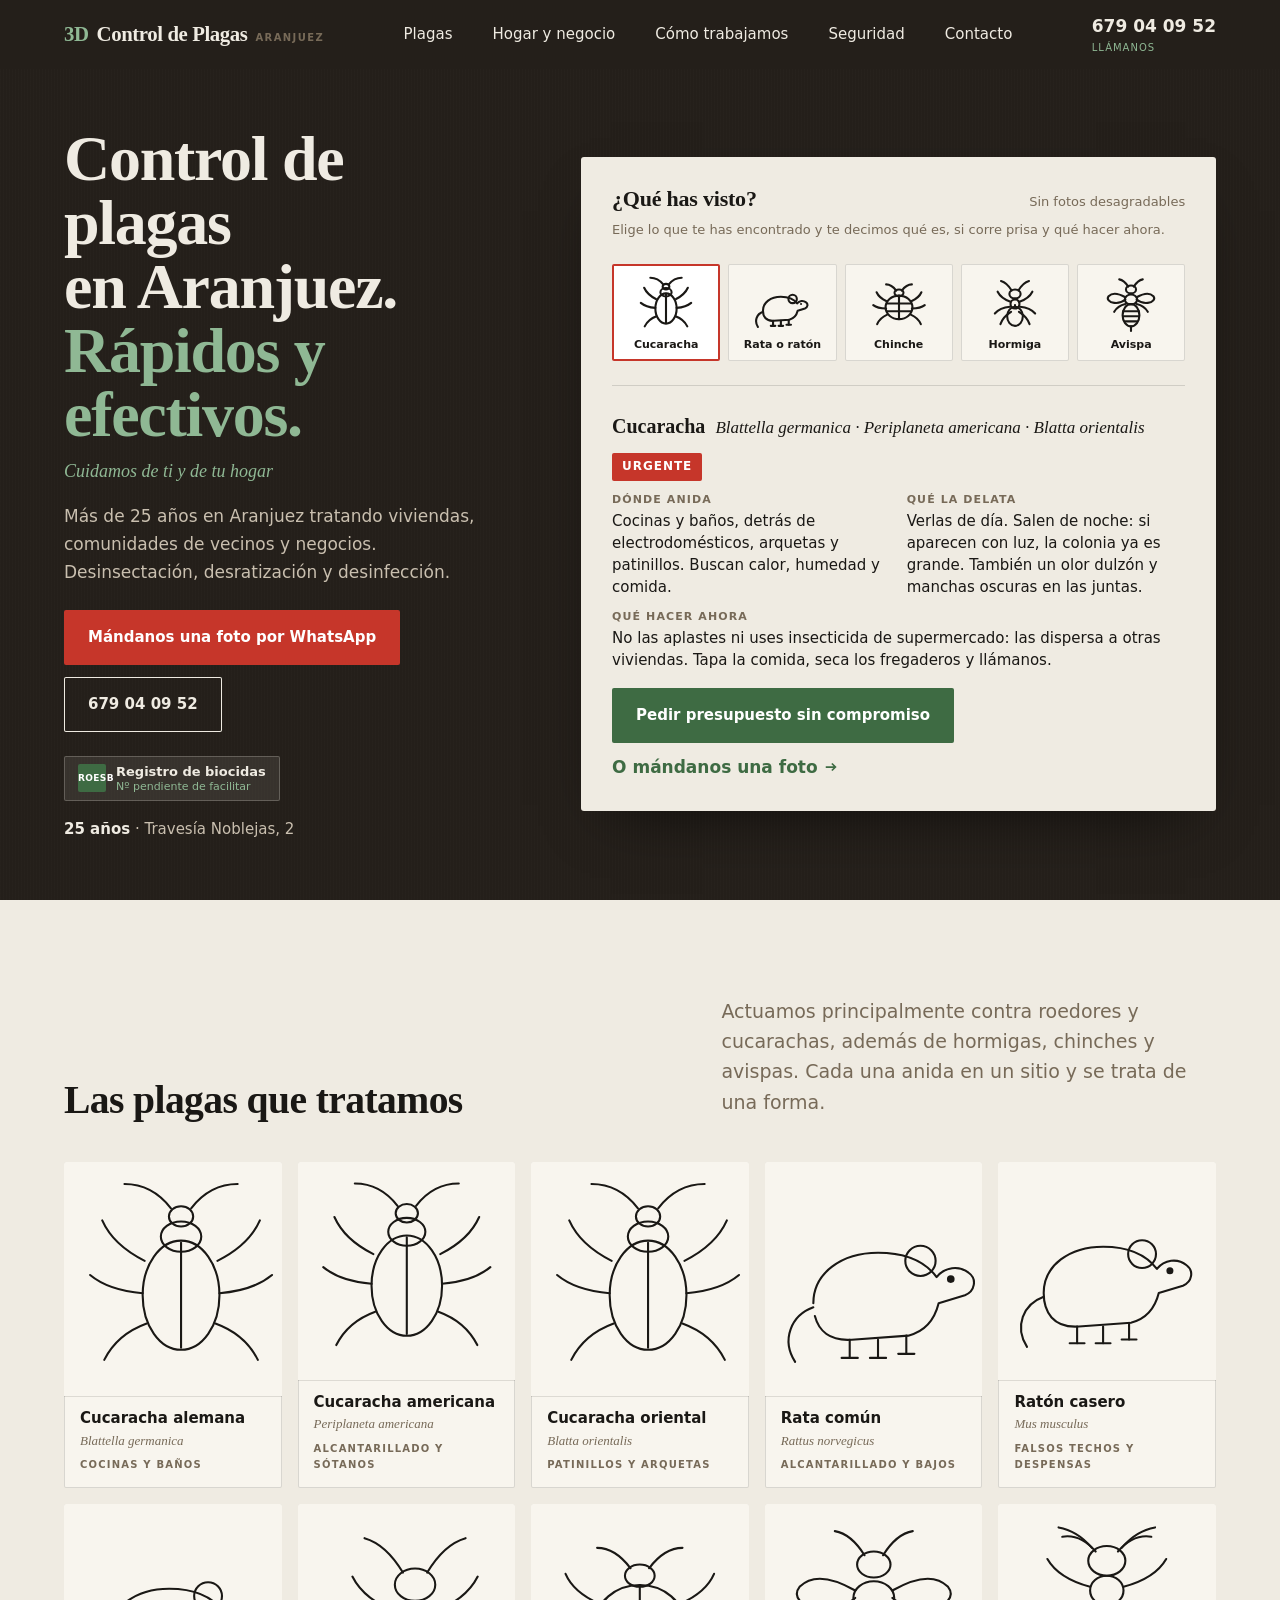
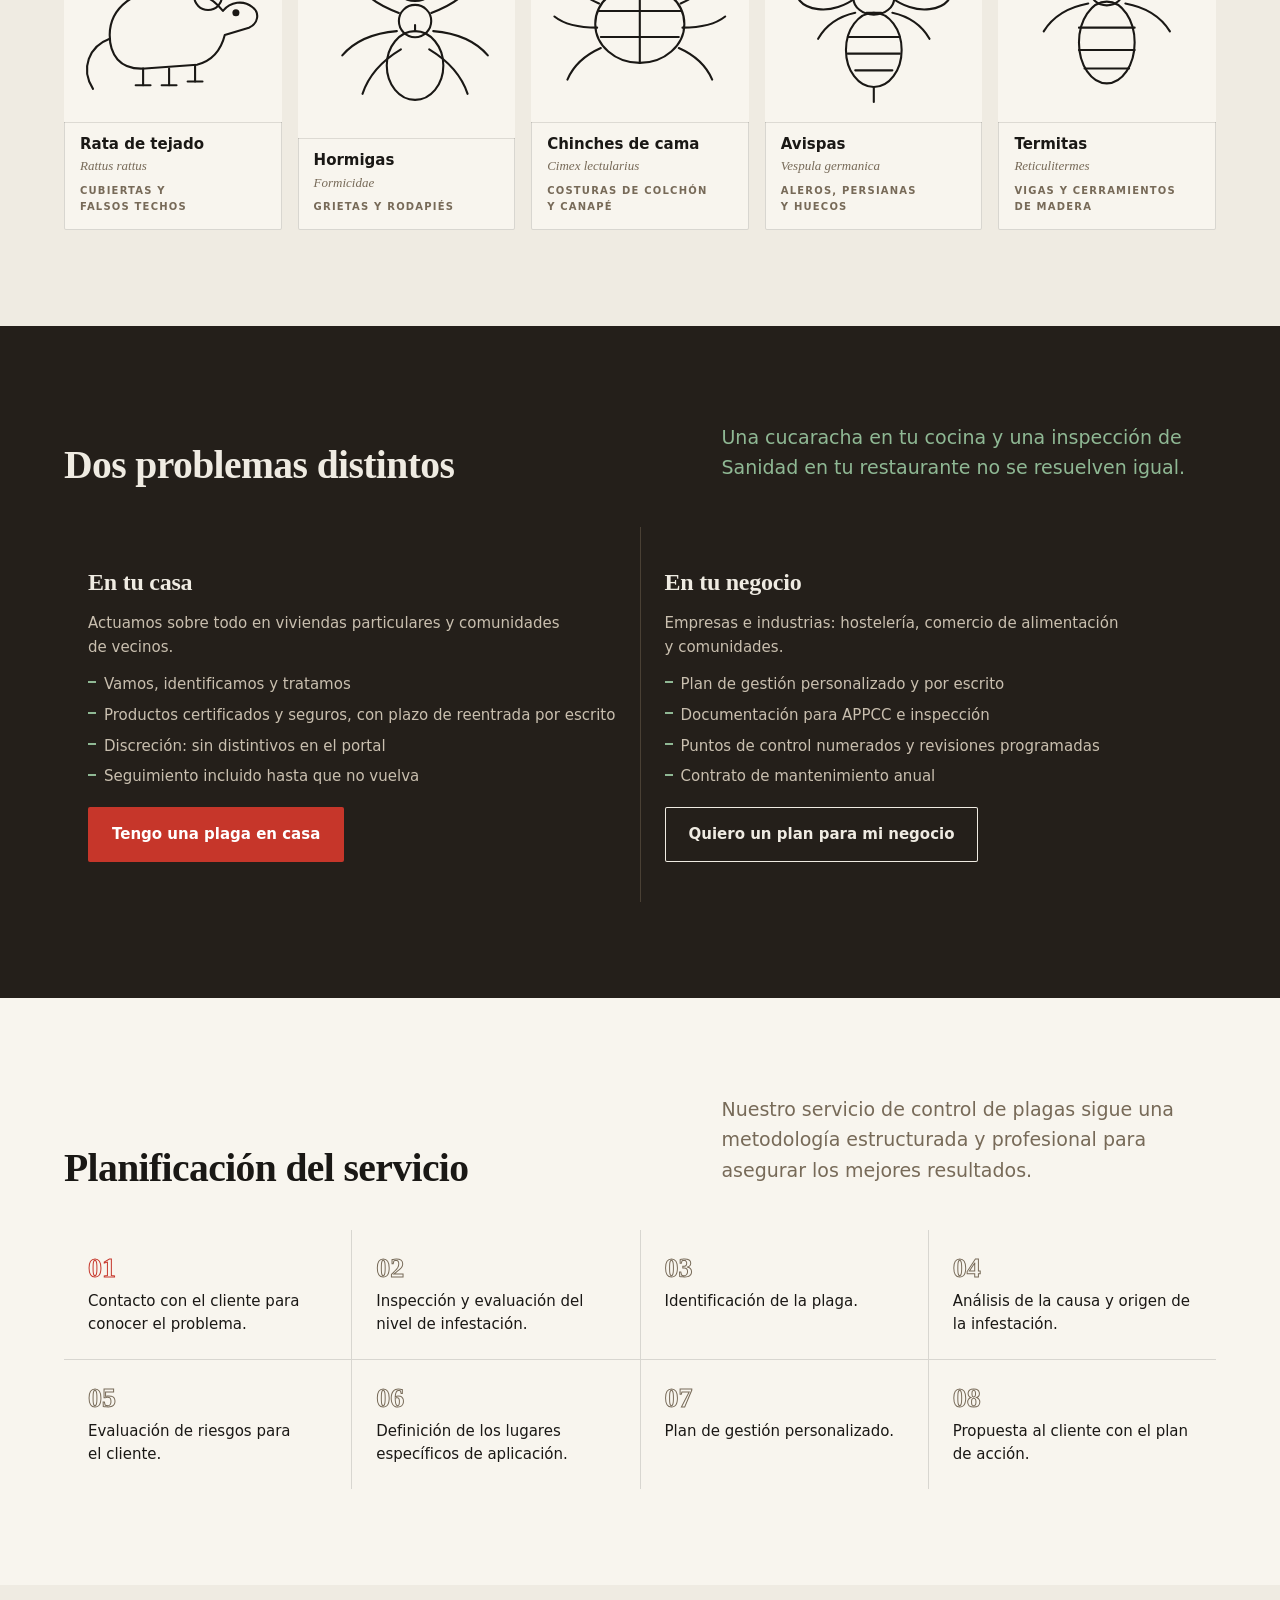
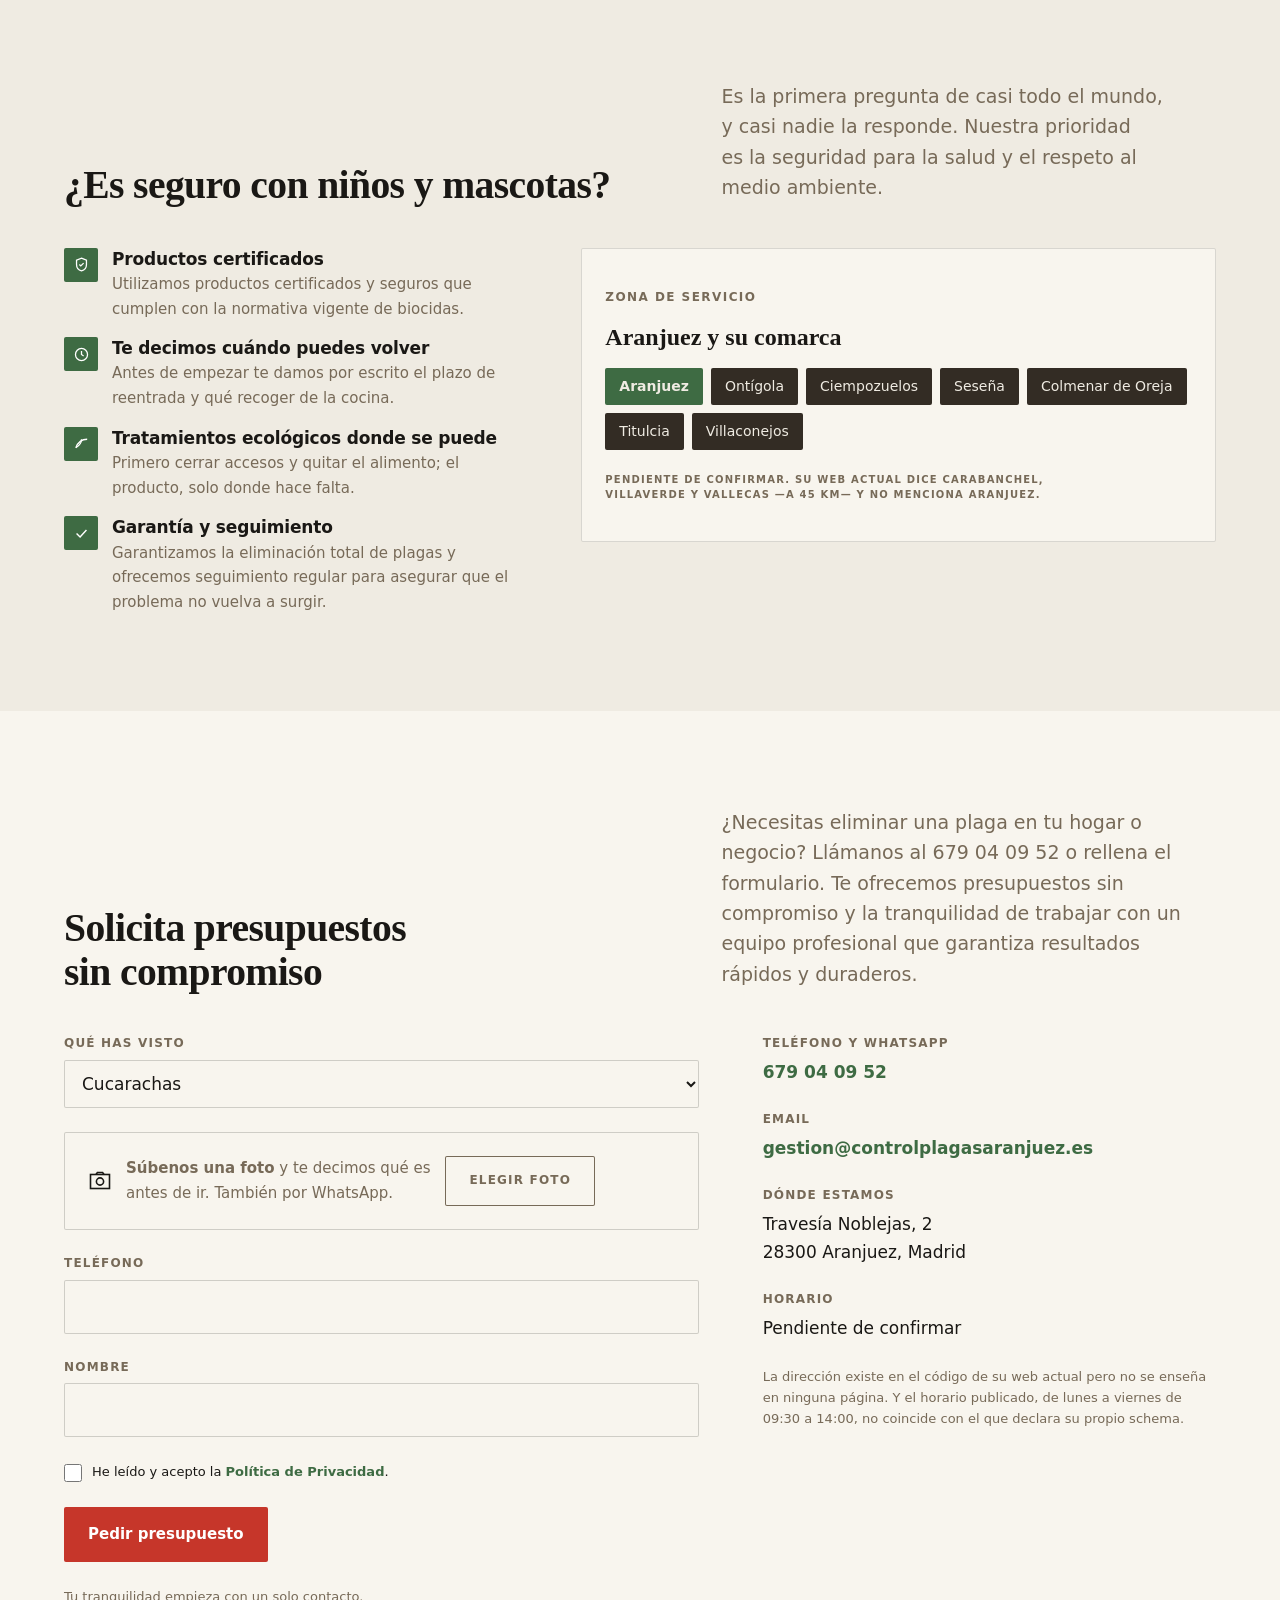
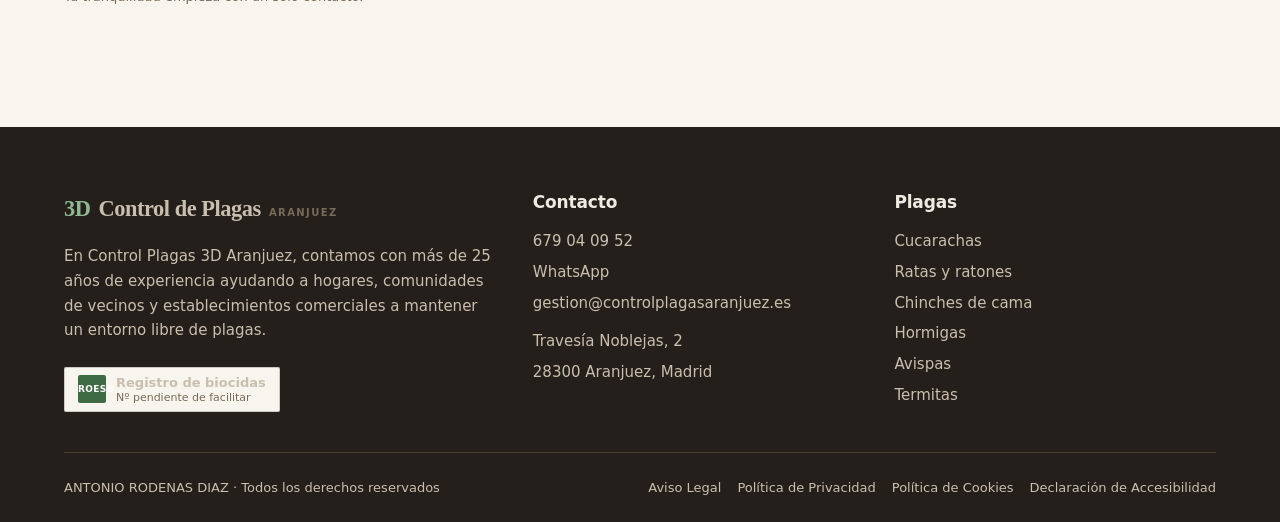
==== index.html @ 3e2fdd52 "feat: proyecto y prototipo de homepage — dirección "Lámina" Auditoría de las 17 URLs de su sitemap, " ====
<!DOCTYPE html>
<html lang="es">
<head>
<meta charset="UTF-8">
<script>document.documentElement.classList.add('js')</script>
<meta name="viewport" content="width=device-width, initial-scale=1">
<title>Control de plagas en Aranjuez - Servicios ecológicos y efectivos Control Plagas 3D Aranjuez</title>
<meta name="description" content="Empresa de control de plagas en Aranjuez. Tratamientos ecológicos y eficaces contra cucarachas, roedores, chinches y más. Llámanos.">
<meta name="theme-color" content="#241F1A">
<link rel="canonical" href="https://www.controlplagasaranjuez.es/">
<meta property="og:type" content="website">
<meta property="og:locale" content="es_ES">
<meta property="og:title" content="Control de plagas en Aranjuez | Control Plagas 3D">
<meta property="og:description" content="Dinos qué has visto y te decimos qué es, si corre prisa y qué hacer. Más de 25 años en Aranjuez.">
<meta property="og:url" content="https://www.controlplagasaranjuez.es/">
<meta name="twitter:card" content="summary_large_image">
<link rel="preload" href="assets/fonts/fraunces.woff2" as="font" type="font/woff2" crossorigin>
<link rel="preload" href="assets/fonts/geist.woff2" as="font" type="font/woff2" crossorigin>
<link rel="stylesheet" href="assets/css/global.css">
<link rel="stylesheet" href="assets/css/home.css">
<link rel="icon" href="data:image/svg+xml,<svg xmlns='http://www.w3.org/2000/svg' viewBox='0 0 32 32'><rect width='32' height='32' fill='%23241F1A'/><ellipse cx='16' cy='19' rx='6' ry='8' fill='none' stroke='%23EFEBE2' stroke-width='2'/><path d='M13 10 L9 4 M19 10 L23 4' stroke='%233E6B43' stroke-width='2' stroke-linecap='round'/></svg>">
</head>
<body>
<a class="salta" href="#principal">Saltar al contenido</a>

<header class="cab">
  <div class="env cab__fila">
    <a class="cab__marca" href="#principal"><b>3D</b> Control de Plagas <small>Aranjuez</small></a>
    <nav class="cab__nav" aria-label="Principal">
      <a class="cab__link" href="#plagas">Plagas</a>
      <a class="cab__link" href="#clientes">Hogar y negocio</a>
      <a class="cab__link" href="#proceso">Cómo trabajamos</a>
      <a class="cab__link" href="#seguridad">Seguridad</a>
      <a class="cab__link" href="#contacto">Contacto</a>
    </nav>
    <a class="cab__tel" href="tel:+34679040952">679 04 09 52<span>Llámanos</span></a>
  </div>
</header>

<main id="principal">

<!-- ============ HERO: EL IDENTIFICADOR ============ -->
<section class="hero sobre-caja" aria-labelledby="t-hero">
  <div class="env hero__env">
    <div>
      <h1 class="hero__titulo" id="t-hero">Control de plagas<br>en Aranjuez.<br><em>Rápidos y efectivos.</em></h1>
      <p class="hero__tag">Cuidamos de ti y de tu hogar</p>
      <p class="hero__sub">Más de 25 años en Aranjuez tratando viviendas, comunidades de vecinos y negocios. Desinsectación, desratización y desinfección.</p>
      <div class="hero__acciones">
        <a class="btn" href="https://wa.me/34679040952" rel="noopener">Mándanos una foto por WhatsApp</a>
        <a class="btn btn--linea" href="tel:+34679040952">679 04 09 52</a>
      </div>
      <div class="hero__pie">
        <span class="roesb">
          <span class="roesb__marca" aria-hidden="true">ROESB</span>
          <span class="roesb__txt"><b>Registro de biocidas</b><span>Nº pendiente de facilitar</span></span>
        </span>
        <span class="hero__anos"><b>25 años</b> · Travesía Noblejas, 2</span>
      </div>
    </div>

    <div class="ident" id="identificador">
      <div class="ident__cabeza">
        <h2 class="ident__titulo">¿Qué has visto?</h2>
        <span class="ident__nota">Sin fotos desagradables</span>
      </div>
      <p class="ident__nota" style="margin-top:6px">Elige lo que te has encontrado y te decimos qué es, si corre prisa y qué hacer ahora.</p>
      <div class="ident__rejilla" role="group" aria-label="Elige la plaga que has visto">
        <button class="ident__op" type="button" data-plaga="cucaracha" aria-pressed="true"><svg class="espec" viewBox="0 0 100 100" aria-hidden="true"><g>
<ellipse cx="50" cy="58" rx="19" ry="27"/><path d="M50 32v52"/>
<ellipse cx="50" cy="29" rx="10" ry="7.5"/><ellipse cx="50" cy="19" rx="6" ry="5"/>
<path d="M45 15C38 6 30 3 22 3"/><path d="M55 15C62 6 70 3 78 3"/>
<path d="M32 41C22 36 15 30 11 21"/><path d="M31 57C19 56 11 53 5 48"/><path d="M33 72C22 76 16 82 12 90"/>
<path d="M68 41C78 36 85 30 89 21"/><path d="M69 57C81 56 89 53 95 48"/><path d="M67 72C78 76 84 82 88 90"/>
</g></svg><span>Cucaracha</span></button>
        <button class="ident__op" type="button" data-plaga="roedor" aria-pressed="false"><svg class="espec" viewBox="0 0 100 100" aria-hidden="true"><g>
<path d="M16 62C16 47 30 37 48 37c13 0 23 4 29 12 4-5 11-6 16-2 4 3 3 9-2 11l-13 4c-2 8-7 14-15 16l-28 2C21 81 16 72 16 62Z"/>
<circle cx="69" cy="41" r="7.5"/><circle cx="84" cy="50" r="1.9" class="relleno"/>
<path d="M16 64C5 68 0 80 7 91"/>
<path d="M34 80v9M48 80v9M62 78v9"/>
<path d="M30 89h8M44 89h8M58 87h8"/>
</g></svg><span>Rata o ratón</span></button>
        <button class="ident__op" type="button" data-plaga="chinche" aria-pressed="false"><svg class="espec" viewBox="0 0 100 100" aria-hidden="true"><g>
<ellipse cx="50" cy="56" rx="24" ry="21"/>
<path d="M50 35v42"/><path d="M28 49h44M29 63h42"/>
<ellipse cx="50" cy="30" rx="8" ry="6"/>
<path d="M45 26C39 18 33 15 27 15"/><path d="M55 26C61 18 67 15 73 15"/>
<path d="M28 45C19 41 13 36 10 29"/><path d="M27 58C16 58 9 56 4 52"/><path d="M29 69C20 73 14 79 11 86"/>
<path d="M72 45C81 41 87 36 90 29"/><path d="M73 58C84 58 91 56 96 52"/><path d="M71 69C80 73 86 79 89 86"/>
</g></svg><span>Chinche</span></button>
        <button class="ident__op" type="button" data-plaga="hormiga" aria-pressed="false"><svg class="espec" viewBox="0 0 100 100" aria-hidden="true"><g>
<ellipse cx="50" cy="72" rx="14" ry="17"/><ellipse cx="50" cy="50" rx="8" ry="8"/>
<ellipse cx="50" cy="32" rx="10" ry="8"/><path d="M50 55v-3"/>
<path d="M44 26C38 16 32 11 25 9"/><path d="M56 26C62 16 68 11 75 9"/>
<path d="M42 46C31 42 23 36 19 28"/><path d="M41 55C29 56 20 60 14 67"/><path d="M43 64C33 70 27 77 24 86"/>
<path d="M58 46C69 42 77 36 81 28"/><path d="M59 55C71 56 80 60 86 67"/><path d="M57 64C67 70 73 77 76 86"/>
</g></svg><span>Hormiga</span></button>
        <button class="ident__op" type="button" data-plaga="avispa" aria-pressed="false"><svg class="espec" viewBox="0 0 100 100" aria-hidden="true"><g>
<ellipse cx="50" cy="70" rx="15" ry="20"/>
<path d="M36 63h28M36 72h28M40 81h20"/>
<path d="M46 50h8"/><ellipse cx="50" cy="42" rx="11" ry="9"/>
<ellipse cx="50" cy="24" rx="9" ry="7"/>
<path d="M45 19C40 11 35 7 29 6"/><path d="M55 19C60 11 65 7 71 6"/>
<path d="M40 38C26 30 16 30 10 36c-4 5 1 11 10 12 7 1 15-2 20-6"/>
<path d="M60 38C74 30 84 30 90 36c4 5-1 11-10 12-7 1-15-2-20-6"/>
<path d="M40 50C31 52 24 57 20 64"/><path d="M60 50C69 52 76 57 80 64"/>
<path d="M50 90c0 4 0 6 0 8"/>
</g></svg><span>Avispa</span></button>
      </div>
      <div class="ident__ficha" id="ficha" aria-live="polite">
        <p class="ident__nombre"><strong id="f-nombre">—</strong><span class="cientifico" id="f-cient"></span><span class="ident__urg" id="f-urg" data-n="alta">—</span></p>
        <div class="ident__datos">
          <div class="ident__dato"><dt>Dónde anida</dt><dd id="f-donde">—</dd></div>
          <div class="ident__dato"><dt>Qué la delata</dt><dd id="f-delata">—</dd></div>
        </div>
        <div class="ident__dato"><dt>Qué hacer ahora</dt><dd id="f-hacer">—</dd></div>
        <p class="ident__accion">
          <a class="btn btn--hoja" href="#contacto">Pedir presupuesto sin compromiso</a>
          <a class="enl" href="https://wa.me/34679040952" rel="noopener">O mándanos una foto <svg width="14" height="14" viewBox="0 0 16 16" fill="none" aria-hidden="true"><path d="M2 8h11M9 4l4 4-4 4" stroke="currentColor" stroke-width="2"/></svg></a>
        </p>
      </div>
    </div>
  </div>
</section>

<!-- ============ LAS LÁMINAS ============ -->
<section class="seccion" id="plagas" aria-labelledby="t-plagas">
  <div class="env">
    <div class="cabecera-seccion entra">
      <h2 id="t-plagas">Las plagas que tratamos</h2>
      <p class="lead">Actuamos principalmente contra roedores y cucarachas, además de hormigas, chinches y avispas. Cada una anida en un sitio y se trata de una forma.</p>
    </div>
    <div class="laminas__rejilla">
      <article class="lamina entra"><div class="lamina__vitrina"><svg class="espec" viewBox="0 0 100 100" aria-hidden="true"><g>
<ellipse cx="50" cy="58" rx="19" ry="27"/><path d="M50 32v52"/>
<ellipse cx="50" cy="29" rx="10" ry="7.5"/><ellipse cx="50" cy="19" rx="6" ry="5"/>
<path d="M45 15C38 6 30 3 22 3"/><path d="M55 15C62 6 70 3 78 3"/>
<path d="M32 41C22 36 15 30 11 21"/><path d="M31 57C19 56 11 53 5 48"/><path d="M33 72C22 76 16 82 12 90"/>
<path d="M68 41C78 36 85 30 89 21"/><path d="M69 57C81 56 89 53 95 48"/><path d="M67 72C78 76 84 82 88 90"/>
</g></svg></div><div class="lamina__pie"><p class="lamina__nombre">Cucaracha alemana</p><p class="lamina__cientifico">Blattella germanica</p><p class="etiq lamina__donde">Cocinas y baños</p></div></article>
      <article class="lamina entra"><div class="lamina__vitrina"><svg class="espec" viewBox="0 0 100 100" aria-hidden="true"><g>
<ellipse cx="50" cy="58" rx="19" ry="27"/><path d="M50 32v52"/>
<ellipse cx="50" cy="29" rx="10" ry="7.5"/><ellipse cx="50" cy="19" rx="6" ry="5"/>
<path d="M45 15C38 6 30 3 22 3"/><path d="M55 15C62 6 70 3 78 3"/>
<path d="M32 41C22 36 15 30 11 21"/><path d="M31 57C19 56 11 53 5 48"/><path d="M33 72C22 76 16 82 12 90"/>
<path d="M68 41C78 36 85 30 89 21"/><path d="M69 57C81 56 89 53 95 48"/><path d="M67 72C78 76 84 82 88 90"/>
</g></svg></div><div class="lamina__pie"><p class="lamina__nombre">Cucaracha americana</p><p class="lamina__cientifico">Periplaneta americana</p><p class="etiq lamina__donde">Alcantarillado y sótanos</p></div></article>
      <article class="lamina entra"><div class="lamina__vitrina"><svg class="espec" viewBox="0 0 100 100" aria-hidden="true"><g>
<ellipse cx="50" cy="58" rx="19" ry="27"/><path d="M50 32v52"/>
<ellipse cx="50" cy="29" rx="10" ry="7.5"/><ellipse cx="50" cy="19" rx="6" ry="5"/>
<path d="M45 15C38 6 30 3 22 3"/><path d="M55 15C62 6 70 3 78 3"/>
<path d="M32 41C22 36 15 30 11 21"/><path d="M31 57C19 56 11 53 5 48"/><path d="M33 72C22 76 16 82 12 90"/>
<path d="M68 41C78 36 85 30 89 21"/><path d="M69 57C81 56 89 53 95 48"/><path d="M67 72C78 76 84 82 88 90"/>
</g></svg></div><div class="lamina__pie"><p class="lamina__nombre">Cucaracha oriental</p><p class="lamina__cientifico">Blatta orientalis</p><p class="etiq lamina__donde">Patinillos y arquetas</p></div></article>
      <article class="lamina entra"><div class="lamina__vitrina"><svg class="espec" viewBox="0 0 100 100" aria-hidden="true"><g>
<path d="M16 62C16 47 30 37 48 37c13 0 23 4 29 12 4-5 11-6 16-2 4 3 3 9-2 11l-13 4c-2 8-7 14-15 16l-28 2C21 81 16 72 16 62Z"/>
<circle cx="69" cy="41" r="7.5"/><circle cx="84" cy="50" r="1.9" class="relleno"/>
<path d="M16 64C5 68 0 80 7 91"/>
<path d="M34 80v9M48 80v9M62 78v9"/>
<path d="M30 89h8M44 89h8M58 87h8"/>
</g></svg></div><div class="lamina__pie"><p class="lamina__nombre">Rata común</p><p class="lamina__cientifico">Rattus norvegicus</p><p class="etiq lamina__donde">Alcantarillado y bajos</p></div></article>
      <article class="lamina entra"><div class="lamina__vitrina"><svg class="espec" viewBox="0 0 100 100" aria-hidden="true"><g>
<path d="M16 62C16 47 30 37 48 37c13 0 23 4 29 12 4-5 11-6 16-2 4 3 3 9-2 11l-13 4c-2 8-7 14-15 16l-28 2C21 81 16 72 16 62Z"/>
<circle cx="69" cy="41" r="7.5"/><circle cx="84" cy="50" r="1.9" class="relleno"/>
<path d="M16 64C5 68 0 80 7 91"/>
<path d="M34 80v9M48 80v9M62 78v9"/>
<path d="M30 89h8M44 89h8M58 87h8"/>
</g></svg></div><div class="lamina__pie"><p class="lamina__nombre">Ratón casero</p><p class="lamina__cientifico">Mus musculus</p><p class="etiq lamina__donde">Falsos techos y despensas</p></div></article>
      <article class="lamina entra"><div class="lamina__vitrina"><svg class="espec" viewBox="0 0 100 100" aria-hidden="true"><g>
<path d="M16 62C16 47 30 37 48 37c13 0 23 4 29 12 4-5 11-6 16-2 4 3 3 9-2 11l-13 4c-2 8-7 14-15 16l-28 2C21 81 16 72 16 62Z"/>
<circle cx="69" cy="41" r="7.5"/><circle cx="84" cy="50" r="1.9" class="relleno"/>
<path d="M16 64C5 68 0 80 7 91"/>
<path d="M34 80v9M48 80v9M62 78v9"/>
<path d="M30 89h8M44 89h8M58 87h8"/>
</g></svg></div><div class="lamina__pie"><p class="lamina__nombre">Rata de tejado</p><p class="lamina__cientifico">Rattus rattus</p><p class="etiq lamina__donde">Cubiertas y falsos techos</p></div></article>
      <article class="lamina entra"><div class="lamina__vitrina"><svg class="espec" viewBox="0 0 100 100" aria-hidden="true"><g>
<ellipse cx="50" cy="72" rx="14" ry="17"/><ellipse cx="50" cy="50" rx="8" ry="8"/>
<ellipse cx="50" cy="32" rx="10" ry="8"/><path d="M50 55v-3"/>
<path d="M44 26C38 16 32 11 25 9"/><path d="M56 26C62 16 68 11 75 9"/>
<path d="M42 46C31 42 23 36 19 28"/><path d="M41 55C29 56 20 60 14 67"/><path d="M43 64C33 70 27 77 24 86"/>
<path d="M58 46C69 42 77 36 81 28"/><path d="M59 55C71 56 80 60 86 67"/><path d="M57 64C67 70 73 77 76 86"/>
</g></svg></div><div class="lamina__pie"><p class="lamina__nombre">Hormigas</p><p class="lamina__cientifico">Formicidae</p><p class="etiq lamina__donde">Grietas y rodapiés</p></div></article>
      <article class="lamina entra"><div class="lamina__vitrina"><svg class="espec" viewBox="0 0 100 100" aria-hidden="true"><g>
<ellipse cx="50" cy="56" rx="24" ry="21"/>
<path d="M50 35v42"/><path d="M28 49h44M29 63h42"/>
<ellipse cx="50" cy="30" rx="8" ry="6"/>
<path d="M45 26C39 18 33 15 27 15"/><path d="M55 26C61 18 67 15 73 15"/>
<path d="M28 45C19 41 13 36 10 29"/><path d="M27 58C16 58 9 56 4 52"/><path d="M29 69C20 73 14 79 11 86"/>
<path d="M72 45C81 41 87 36 90 29"/><path d="M73 58C84 58 91 56 96 52"/><path d="M71 69C80 73 86 79 89 86"/>
</g></svg></div><div class="lamina__pie"><p class="lamina__nombre">Chinches de cama</p><p class="lamina__cientifico">Cimex lectularius</p><p class="etiq lamina__donde">Costuras de colchón y canapé</p></div></article>
      <article class="lamina entra"><div class="lamina__vitrina"><svg class="espec" viewBox="0 0 100 100" aria-hidden="true"><g>
<ellipse cx="50" cy="70" rx="15" ry="20"/>
<path d="M36 63h28M36 72h28M40 81h20"/>
<path d="M46 50h8"/><ellipse cx="50" cy="42" rx="11" ry="9"/>
<ellipse cx="50" cy="24" rx="9" ry="7"/>
<path d="M45 19C40 11 35 7 29 6"/><path d="M55 19C60 11 65 7 71 6"/>
<path d="M40 38C26 30 16 30 10 36c-4 5 1 11 10 12 7 1 15-2 20-6"/>
<path d="M60 38C74 30 84 30 90 36c4 5-1 11-10 12-7 1-15-2-20-6"/>
<path d="M40 50C31 52 24 57 20 64"/><path d="M60 50C69 52 76 57 80 64"/>
<path d="M50 90c0 4 0 6 0 8"/>
</g></svg></div><div class="lamina__pie"><p class="lamina__nombre">Avispas</p><p class="lamina__cientifico">Vespula germanica</p><p class="etiq lamina__donde">Aleros, persianas y huecos</p></div></article>
      <article class="lamina entra"><div class="lamina__vitrina"><svg class="espec" viewBox="0 0 100 100" aria-hidden="true"><g>
<ellipse cx="50" cy="66" rx="15" ry="22"/><path d="M35 58h30M35 70h30M38 80h24"/>
<ellipse cx="50" cy="38" rx="9" ry="8"/><ellipse cx="50" cy="22" rx="10" ry="8"/>
<path d="M44 17C38 10 32 8 26 9"/><path d="M56 17C62 10 68 8 74 9"/>
<path d="M42 15C36 8 30 5 24 4"/><path d="M58 15C64 8 70 5 76 4"/>
<path d="M41 36C30 33 22 28 18 21"/><path d="M40 45C29 47 21 52 16 60"/>
<path d="M59 36C70 33 78 28 82 21"/><path d="M60 45C71 47 79 52 84 60"/>
</g></svg></div><div class="lamina__pie"><p class="lamina__nombre">Termitas</p><p class="lamina__cientifico">Reticulitermes</p><p class="etiq lamina__donde">Vigas y cerramientos de madera</p></div></article>
    </div>
  </div>
</section>

<!-- ============ LOS DOS CLIENTES ============ -->
<section class="seccion seccion--caja sobre-caja" id="clientes" aria-labelledby="t-clientes">
  <div class="env">
    <div class="cabecera-seccion entra">
      <h2 id="t-clientes" style="color:var(--papel)">Dos problemas distintos</h2>
      <p class="lead">Una cucaracha en tu cocina y una inspección de Sanidad en tu restaurante no se resuelven igual.</p>
    </div>
  </div>
  <div class="env"><div class="clientes entra" data-r="1">
    <div class="cliente">
      <h3>En tu casa</h3>
      <p>Actuamos sobre todo en viviendas particulares y comunidades de vecinos.</p>
      <ul>
        <li>Vamos, identificamos y tratamos</li>
        <li>Productos certificados y seguros, con plazo de reentrada por escrito</li>
        <li>Discreción: sin distintivos en el portal</li>
        <li>Seguimiento incluido hasta que no vuelva</li>
      </ul>
      <a class="btn" href="#contacto">Tengo una plaga en casa</a>
    </div>
    <div class="cliente">
      <h3>En tu negocio</h3>
      <p>Empresas e industrias: hostelería, comercio de alimentación y comunidades.</p>
      <ul>
        <li>Plan de gestión personalizado y por escrito</li>
        <li>Documentación para APPCC e inspección</li>
        <li>Puntos de control numerados y revisiones programadas</li>
        <li>Contrato de mantenimiento anual</li>
      </ul>
      <a class="btn btn--linea" href="#contacto">Quiero un plan para mi negocio</a>
    </div>
  </div></div>
</section>

<!-- ============ LOS OCHO PASOS ============ -->
<section class="seccion seccion--alto" id="proceso" aria-labelledby="t-proceso">
  <div class="env">
    <div class="cabecera-seccion entra">
      <h2 id="t-proceso">Planificación del servicio</h2>
      <p class="lead">Nuestro servicio de control de plagas sigue una metodología estructurada y profesional para asegurar los mejores resultados.</p>
    </div>
    <div class="pasos entra" data-r="1">
      <div class="paso"><p>Contacto con el cliente para conocer el problema.</p></div>
      <div class="paso"><p>Inspección y evaluación del nivel de infestación.</p></div>
      <div class="paso"><p>Identificación de la plaga.</p></div>
      <div class="paso"><p>Análisis de la causa y origen de la infestación.</p></div>
      <div class="paso"><p>Evaluación de riesgos para el cliente.</p></div>
      <div class="paso"><p>Definición de los lugares específicos de aplicación.</p></div>
      <div class="paso"><p>Plan de gestión personalizado.</p></div>
      <div class="paso"><p>Propuesta al cliente con el plan de acción.</p></div>
    </div>
  </div>
</section>

<!-- ============ SEGURIDAD ============ -->
<section class="seccion" id="seguridad" aria-labelledby="t-seg">
  <div class="env">
    <div class="cabecera-seccion entra">
      <h2 id="t-seg">¿Es seguro con niños y mascotas?</h2>
      <p class="lead">Es la primera pregunta de casi todo el mundo, y casi nadie la responde. Nuestra prioridad es la seguridad para la salud y el respeto al medio ambiente.</p>
    </div>
    <div class="seg__rejilla">
      <div class="seg__puntos entra">
        <div class="seg__punto">
          <span class="seg__marca" aria-hidden="true"><svg width="17" height="17" viewBox="0 0 24 24" fill="none"><path d="M12 3l7 3v6c0 5-3 8-7 9-4-1-7-4-7-9V6l7-3z" stroke="currentColor" stroke-width="1.8"/><path d="M9 12l2 2 4-4" stroke="currentColor" stroke-width="1.8"/></svg></span>
          <div><h3>Productos certificados</h3><p>Utilizamos productos certificados y seguros que cumplen con la normativa vigente de biocidas.</p></div>
        </div>
        <div class="seg__punto">
          <span class="seg__marca" aria-hidden="true"><svg width="17" height="17" viewBox="0 0 24 24" fill="none"><circle cx="12" cy="12" r="8.5" stroke="currentColor" stroke-width="1.8"/><path d="M12 7v5l3 2" stroke="currentColor" stroke-width="1.8"/></svg></span>
          <div><h3>Te decimos cuándo puedes volver</h3><p>Antes de empezar te damos por escrito el plazo de reentrada y qué recoger de la cocina.</p></div>
        </div>
        <div class="seg__punto">
          <span class="seg__marca" aria-hidden="true"><svg width="17" height="17" viewBox="0 0 24 24" fill="none"><path d="M4 18c3-8 8-12 16-12" stroke="currentColor" stroke-width="1.8"/><path d="M12 6c0 5-3 9-8 12" stroke="currentColor" stroke-width="1.8"/></svg></span>
          <div><h3>Tratamientos ecológicos donde se puede</h3><p>Primero cerrar accesos y quitar el alimento; el producto, solo donde hace falta.</p></div>
        </div>
        <div class="seg__punto">
          <span class="seg__marca" aria-hidden="true"><svg width="17" height="17" viewBox="0 0 24 24" fill="none"><path d="M5 12l5 5 9-10" stroke="currentColor" stroke-width="2"/></svg></span>
          <div><h3>Garantía y seguimiento</h3><p>Garantizamos la eliminación total de plagas y ofrecemos seguimiento regular para asegurar que el problema no vuelva a surgir.</p></div>
        </div>
      </div>
      <div class="entra" data-r="1">
        <div class="lamina zona">
          <p class="etiq">Zona de servicio</p>
          <p class="zona__titulo">Aranjuez y su comarca</p>
          <ul class="zona__lista">
            <li data-base>Aranjuez</li><li>Ontígola</li><li>Ciempozuelos</li>
            <li>Seseña</li><li>Colmenar de Oreja</li><li>Titulcia</li><li>Villaconejos</li>
          </ul>
          <p class="etiq zona__nota">Pendiente de confirmar. Su web actual dice Carabanchel, Villaverde y Vallecas —a 45 km— y no menciona Aranjuez.</p>
        </div>
      </div>
    </div>
  </div>
</section>

<!-- ============ CONTACTO ============ -->
<section class="seccion seccion--alto" id="contacto" aria-labelledby="t-cont">
  <div class="env">
    <div class="cabecera-seccion entra">
      <h2 id="t-cont">Solicita presupuestos sin compromiso</h2>
      <p class="lead">¿Necesitas eliminar una plaga en tu hogar o negocio? Llámanos al 679 04 09 52 o rellena el formulario. Te ofrecemos presupuestos sin compromiso y la tranquilidad de trabajar con un equipo profesional que garantiza resultados rápidos y duraderos.</p>
    </div>
    <div class="cont__rejilla">
      <form class="form entra" data-r="1" id="form" novalidate>
        <div class="form__grupo">
          <label for="que">Qué has visto</label>
          <select id="que" name="que">
            <option>Cucarachas</option><option>Ratas o ratones</option><option>Chinches</option>
            <option>Hormigas</option><option>Avispas</option><option>Termitas</option>
            <option>No lo sé</option><option>Plan para mi negocio</option>
          </select>
        </div>
        <div class="form__foto">
          <svg width="24" height="24" viewBox="0 0 24 24" fill="none" aria-hidden="true"><rect x="2.5" y="5.5" width="19" height="14" stroke="currentColor" stroke-width="1.6"/><circle cx="12" cy="12.5" r="3.6" stroke="currentColor" stroke-width="1.6"/><path d="M8 5.5l1.4-2h5.2L16 5.5" stroke="currentColor" stroke-width="1.6"/></svg>
          <p><strong>Súbenos una foto</strong> y te decimos qué es antes de ir. También por WhatsApp.</p>
          <label class="btn btn--linea" for="foto">Elegir foto</label>
          <input id="foto" name="foto" type="file" accept="image/*" class="oculto">
        </div>
        <div class="form__grupo"><label for="tel">Teléfono</label><input id="tel" name="tel" type="tel" inputmode="tel" autocomplete="tel" required></div>
        <div class="form__grupo"><label for="nombre">Nombre</label><input id="nombre" name="nombre" type="text" autocomplete="name" required></div>
        <p class="form__legal">
          <input id="politica" type="checkbox" required>
          <label for="politica">He leído y acepto la <a class="enl" href="#">Política de Privacidad</a>.</label>
        </p>
        <p><button class="btn" type="submit">Pedir presupuesto</button></p>
        <p class="form__nota">Tu tranquilidad empieza con un solo contacto.</p>
        <p class="form__nota" role="status" id="estado"></p>
      </form>
      <div class="datos entra" data-r="2">
        <div class="datos__b"><dt>Teléfono y WhatsApp</dt><dd><a class="enl" href="tel:+34679040952">679 04 09 52</a></dd></div>
        <div class="datos__b"><dt>Email</dt><dd><a class="enl" href="mailto:gestion@controlplagasaranjuez.es">gestion@controlplagasaranjuez.es</a></dd></div>
        <div class="datos__b"><dt>Dónde estamos</dt><dd>Travesía Noblejas, 2<br>28300 Aranjuez, Madrid</dd></div>
        <div class="datos__b"><dt>Horario</dt><dd>Pendiente de confirmar</dd></div>
        <p class="form__nota">La dirección existe en el código de su web actual pero no se enseña en ninguna página. Y el horario publicado, de lunes a viernes de 09:30 a 14:00, no coincide con el que declara su propio schema.</p>
      </div>
    </div>
  </div>
</section>

</main>

<footer class="pie">
  <div class="env">
    <div class="pie__rejilla">
      <div>
        <p class="cab__marca pie__marca"><b>3D</b> Control de Plagas <small>Aranjuez</small></p>
        <p class="pie__intro">En Control Plagas 3D Aranjuez, contamos con más de 25 años de experiencia ayudando a hogares, comunidades de vecinos y establecimientos comerciales a mantener un entorno libre de plagas.</p>
        <p class="pie__sello">
          <span class="roesb">
            <span class="roesb__marca" aria-hidden="true">ROESB</span>
            <span class="roesb__txt"><b>Registro de biocidas</b><span>Nº pendiente de facilitar</span></span>
          </span>
        </p>
      </div>
      <div>
        <h3>Contacto</h3>
        <ul class="pie__lista">
          <li><a href="tel:+34679040952">679 04 09 52</a></li>
          <li><a href="https://wa.me/34679040952" rel="noopener">WhatsApp</a></li>
          <li><a href="mailto:gestion@controlplagasaranjuez.es">gestion@controlplagasaranjuez.es</a></li>
          <li class="pie__sep">Travesía Noblejas, 2</li>
          <li>28300 Aranjuez, Madrid</li>
        </ul>
      </div>
      <div>
        <h3>Plagas</h3>
        <ul class="pie__lista">
          <li><a href="#plagas">Cucarachas</a></li><li><a href="#plagas">Ratas y ratones</a></li>
          <li><a href="#plagas">Chinches de cama</a></li><li><a href="#plagas">Hormigas</a></li>
          <li><a href="#plagas">Avispas</a></li><li><a href="#plagas">Termitas</a></li>
        </ul>
      </div>
    </div>
    <div class="pie__legal">
      <p>ANTONIO RODENAS DIAZ · Todos los derechos reservados</p>
      <ul><li><a href="#">Aviso Legal</a></li><li><a href="#">Política de Privacidad</a></li><li><a href="#">Política de Cookies</a></li><li><a href="#">Declaración de Accesibilidad</a></li></ul>
    </div>
  </div>
</footer>

<nav class="barra" aria-label="Acciones rápidas">
  <a href="tel:+34679040952">Llamar</a>
  <a href="https://wa.me/34679040952" rel="noopener">WhatsApp</a>
  <a href="#contacto" data-p>Presupuesto</a>
</nav>

<script type="application/ld+json">
{"@context":"https://schema.org","@graph":[
{"@type":["PestControlService","LocalBusiness"],"@id":"https://www.controlplagasaranjuez.es/#empresa",
"name":"CONTROL PLAGAS ARANJUEZ, 3D",
"description":"Empresa de control de plagas en Aranjuez con más de 25 años de experiencia. Desinsectación, desratización y desinfección en viviendas, comunidades de vecinos y negocios.",
"url":"https://www.controlplagasaranjuez.es/","telephone":"+34679040952","email":"gestion@controlplagasaranjuez.es",
"founder":{"@type":"Person","name":"Antonio Ródenas Díaz"},"priceRange":"€€",
"address":{"@type":"PostalAddress","streetAddress":"Travesía Noblejas, 2","addressLocality":"Aranjuez","addressRegion":"Madrid","postalCode":"28300","addressCountry":"ES"},
"geo":{"@type":"GeoCoordinates","latitude":40.036060,"longitude":-3.603770},
"areaServed":[{"@type":"City","name":"Aranjuez"},{"@type":"City","name":"Ontígola"},{"@type":"City","name":"Ciempozuelos"},{"@type":"City","name":"Seseña"},{"@type":"City","name":"Colmenar de Oreja"},{"@type":"City","name":"Titulcia"},{"@type":"City","name":"Villaconejos"}],
"hasOfferCatalog":{"@type":"OfferCatalog","name":"Servicios","itemListElement":[
 {"@type":"Offer","itemOffered":{"@type":"Service","name":"Desinsectación de cucarachas y hormigas"}},
 {"@type":"Offer","itemOffered":{"@type":"Service","name":"Desratización de ratas y ratones"}},
 {"@type":"Offer","itemOffered":{"@type":"Service","name":"Tratamiento de chinches de cama"}},
 {"@type":"Offer","itemOffered":{"@type":"Service","name":"Retirada de nidos de avispas"}},
 {"@type":"Offer","itemOffered":{"@type":"Service","name":"Tratamiento de termitas"}},
 {"@type":"Offer","itemOffered":{"@type":"Service","name":"Desinfección y plan APPCC para hostelería"}}]}},
{"@type":"WebSite","@id":"https://www.controlplagasaranjuez.es/#web","url":"https://www.controlplagasaranjuez.es/","name":"Control Plagas 3D Aranjuez","inLanguage":"es-ES","publisher":{"@id":"https://www.controlplagasaranjuez.es/#empresa"}}
]}
</script>
<script src="assets/js/main.js" defer></script>
</body>
</html>
---- assets/css/global.css ----
/* ============================================================
   CONTROL PLAGAS 3D ARANJUEZ — "LÁMINA"
   Las plagas se dibujan, no se fotografían.
   El sustrato es el cajón de espécimen: madera oscura y
   láminas de papel hueso encima.
   ============================================================ */

@font-face{font-family:'Fraunces';src:url('../fonts/fraunces.woff2')format('woff2');
  font-weight:300 800;font-display:swap;font-style:normal}
@font-face{font-family:'Geist';src:url('../fonts/geist.woff2')format('woff2');
  font-weight:100 900;font-display:swap;font-style:normal}

:root{
  /* El cajón */
  --caja:#241F1A;
  --caja-alta:#332C24;
  --caja-borde:#4A4034;
  /* La lámina */
  --papel:#EFEBE2;
  --papel-alto:#F8F5EE;
  --tinta:#1A1815;
  --sepia:#776A58;
  /* Su hoja verde */
  --hoja:#3E6B43;
  --hoja-clara:#8FB894;
  /* Aviso de biocida — único acento fuerte */
  --senal:#C6362A;
  --senal-clara:#E9A79F;

  --display:'Fraunces',Georgia,serif;
  --ui:'Geist',system-ui,sans-serif;

  --t-display:clamp(2.2rem,min(5vw,7.6vh),4.2rem);
  --t-h2:clamp(1.7rem,min(3.2vw,4.4vh),2.5rem);
  --t-h3:1.25rem;
  --t-lead:clamp(1.0625rem,1.5vw,1.1875rem);
  --t-body:1.0625rem;
  --t-small:.9375rem;
  --t-etiq:.75rem;

  --e1:8px; --e2:16px; --e3:24px; --e4:40px;
  --e5:64px; --e6:96px; --e7:152px;
  --borde:clamp(20px,5vw,80px);
  --ancho:1320px;

  --ease:cubic-bezier(.2,.7,.2,1);
  --rapida:160ms; --base:420ms; --trazo:900ms;
}

*,*::before,*::after{box-sizing:border-box}
*{margin:0}
html{-webkit-text-size-adjust:100%;scroll-behavior:smooth;overflow-x:hidden}
@media (prefers-reduced-motion:reduce){html{scroll-behavior:auto}}
body{
  font-family:var(--ui);font-size:var(--t-body);line-height:1.65;
  color:var(--tinta);background:var(--papel);
  -webkit-font-smoothing:antialiased;overflow-x:hidden;
}
img,picture,svg{display:block;max-width:100%}
button,input,select,textarea{font:inherit;color:inherit}
ul{list-style:none;padding:0}
a{color:inherit;text-decoration:none}

:focus-visible{outline:2px solid var(--senal);outline-offset:3px;border-radius:2px}
.salta{position:absolute;left:var(--borde);top:-100px;z-index:200;background:var(--senal);
  color:#fff;padding:var(--e2) var(--e3);font-weight:600;transition:top var(--rapida)}
.salta:focus{top:var(--e2)}
/* Utilidad de ocultación: lleva !important a propósito. Sin él,
   `.form input{width:100%}` gana por especificidad y el input de
   fichero desborda la página en móvil. */
.oculto{
  position:absolute!important;width:1px!important;height:1px!important;
  padding:0!important;overflow:hidden;clip-path:inset(50%);white-space:nowrap;border:0!important;
}

.env{width:100%;max-width:var(--ancho);margin-inline:auto;padding-inline:var(--borde)}
.env > *,[class$="__rejilla"] > *{min-width:0}
.seccion{padding-block:var(--e5)}
@media (min-width:900px){.seccion{padding-block:var(--e6)}}
.seccion--caja{background:var(--caja);color:var(--papel)}
.seccion--alto{background:var(--papel-alto)}

/* ---------- Tipografía ---------- */
h1,h2,h3{font-family:var(--display);font-weight:600;letter-spacing:-.015em;text-wrap:balance}
h1{font-size:var(--t-display);line-height:1}
h2{font-size:var(--t-h2);line-height:1.1}
h3{font-family:var(--ui);font-size:var(--t-h3);font-weight:600;line-height:1.3;letter-spacing:-.01em}
p{max-width:68ch;text-wrap:pretty}
.lead{font-size:var(--t-lead);line-height:1.6;max-width:58ch;color:var(--sepia)}
.seccion--caja .lead{color:var(--hoja-clara)}
/* El nombre científico va en cursiva, como en toda lámina */
.cientifico{font-family:var(--display);font-style:italic;font-weight:400}
.etiq{
  font-family:var(--ui);font-size:var(--t-etiq);font-weight:600;
  letter-spacing:.12em;text-transform:uppercase;color:var(--sepia);
}
.seccion--caja .etiq{color:var(--hoja-clara)}

/* ---------- Cabecera de sección ---------- */
.cabecera-seccion{display:grid;gap:var(--e2);align-items:end}
@media (min-width:900px){
  .cabecera-seccion{grid-template-columns:6fr 5fr;gap:var(--e5)}
  .cabecera-seccion .lead{margin-bottom:5px}
}
.cabecera-seccion + *{margin-top:var(--e4)}

/* ---------- Botones ---------- */
.btn{
  display:inline-flex;align-items:center;gap:10px;
  padding:15px var(--e3);border:0;border-radius:2px;cursor:pointer;
  font-family:var(--ui);font-weight:600;font-size:.9375rem;
  background:var(--senal);color:#fff;
  transition:background var(--rapida) var(--ease);
}
.btn:hover,.btn:focus-visible{background:#A82A20}
.btn--hoja{background:var(--hoja)}
.btn--hoja:hover,.btn--hoja:focus-visible{background:#2F5334}
.btn--linea{background:transparent;color:currentColor;box-shadow:inset 0 0 0 1px currentColor}
.btn--linea:hover,.btn--linea:focus-visible{background:var(--tinta);color:var(--papel);box-shadow:none}
.seccion--caja .btn--linea:hover,.hero .btn--linea:hover{background:var(--papel);color:var(--tinta)}

.enl{display:inline-flex;align-items:center;gap:6px;font-weight:600;color:var(--hoja)}
.seccion--caja .enl{color:var(--hoja-clara)}
.enl svg{transition:transform var(--base) var(--ease)}
.enl:hover svg{transform:translateX(4px)}
.enl:hover{text-decoration:underline;text-underline-offset:4px}

/* ============================================================
   FIRMA 1 — LA LÁMINA
   Papel hueso con el espécimen trazado y su etiqueta al pie.
   ============================================================ */
.lamina{
  background:var(--papel-alto);border-radius:2px;
  box-shadow:inset 0 0 0 1px rgba(26,24,21,.14);
  display:grid;grid-template-rows:1fr auto;overflow:hidden;
  transition:box-shadow var(--rapida) var(--ease);
}
.lamina__vitrina{
  display:grid;place-items:center;padding:var(--e3) var(--e2);aspect-ratio:1;
  background:
    linear-gradient(var(--papel-alto),var(--papel-alto)) padding-box,
    repeating-linear-gradient(45deg,rgba(119,106,88,.05) 0 6px,transparent 6px 12px);
}
.lamina__pie{
  padding:12px var(--e2) 14px;border-top:1px solid rgba(26,24,21,.12);
  display:grid;gap:2px;
}
.lamina__nombre{font-weight:600;font-size:.9375rem;line-height:1.25}
.lamina__cientifico{font-family:var(--display);font-style:italic;font-size:.8125rem;color:var(--sepia)}

/* El espécimen: se dibuja al entrar */
.espec{width:100%;height:auto;color:var(--tinta)}
.espec path,.espec line,.espec circle,.espec ellipse,.espec polyline{
  fill:none;stroke:currentColor;stroke-width:2.1;
  stroke-linecap:round;stroke-linejoin:round;vector-effect:non-scaling-stroke;
}
.espec .relleno{fill:currentColor;stroke:none}
.js .dibuja .espec path,.js .dibuja .espec line,
.js .dibuja .espec circle,.js .dibuja .espec ellipse,.js .dibuja .espec polyline{
  stroke-dasharray:var(--largo,400);stroke-dashoffset:var(--largo,400);
  animation:trazar var(--trazo) var(--ease) forwards;
}
@keyframes trazar{to{stroke-dashoffset:0}}

/* ---------- Sello ROESB ---------- */
.roesb{
  display:inline-flex;align-items:center;gap:10px;padding:8px 14px;border-radius:2px;
  box-shadow:inset 0 0 0 1px rgba(26,24,21,.2);background:var(--papel-alto);
}
.roesb__marca{
  width:28px;height:28px;flex:none;border-radius:2px;background:var(--hoja);color:#fff;
  display:grid;place-items:center;font-size:.5625rem;font-weight:700;letter-spacing:.04em;
}
.roesb__txt{display:grid;line-height:1.2}
.roesb__txt b{font-size:.8125rem;font-weight:700}
.roesb__txt span{font-size:.6875rem;color:var(--sepia)}
.sobre-caja .roesb{background:rgba(239,235,226,.09);box-shadow:inset 0 0 0 1px rgba(239,235,226,.24)}
.sobre-caja .roesb__txt b{color:var(--papel)}
.sobre-caja .roesb__txt span{color:var(--hoja-clara)}

/* ---------- Entrada ---------- */
.js .entra{opacity:0;transform:translateY(12px);
  transition:opacity var(--base) var(--ease),transform var(--base) var(--ease)}
.js .entra.visible{opacity:1;transform:none}
.js .entra[data-r="1"]{transition-delay:60ms}
.js .entra[data-r="2"]{transition-delay:120ms}
.js .entra[data-r="3"]{transition-delay:180ms}

@media (prefers-reduced-motion:reduce){
  *,*::before,*::after{animation-duration:.01ms!important;transition-duration:.01ms!important}
  .js .entra{opacity:1;transform:none}
  .js .dibuja .espec *{stroke-dashoffset:0!important}
}
---- assets/css/home.css ----
/* ============================================================
   CONTROL PLAGAS 3D ARANJUEZ — Homepage
   El hero es el identificador: "¿Qué has visto?"
   ============================================================ */

/* ---------- Cabecera ---------- */
.cab{position:sticky;top:0;z-index:100;background:var(--caja);color:var(--papel);padding-block:12px}
.cab__fila{display:flex;align-items:center;justify-content:space-between;gap:var(--e3)}
.cab__marca{display:flex;align-items:baseline;gap:8px;font-family:var(--display);
  font-weight:700;font-size:1.3rem;letter-spacing:-.02em}
.cab__marca b{color:var(--hoja-clara);font-weight:700}
.cab__marca small{font-family:var(--ui);font-size:.625rem;font-weight:600;letter-spacing:.14em;
  text-transform:uppercase;color:var(--sepia)}
.cab__nav{display:none}
@media (min-width:1040px){.cab__nav{display:flex;gap:var(--e4);align-items:center}}
.cab__link{font-size:.9375rem}
.cab__link:hover{color:var(--hoja-clara)}
.cab__der{display:flex;align-items:center;gap:var(--e2)}
.cab__tel{font-weight:700;white-space:nowrap;font-variant-numeric:tabular-nums}
.cab__tel span{display:block;font-size:.625rem;font-weight:500;letter-spacing:.1em;
  text-transform:uppercase;color:var(--hoja-clara)}

/* ---------- Hero: el identificador ---------- */
.hero{
  background:var(--caja);color:var(--papel);
  min-height:calc(100svh - var(--cab-h,56px));
  display:grid;grid-template-rows:1fr auto;
  position:relative;overflow:hidden;
}
/* Trama de madera del cajón, muy leve */
.hero::before{
  content:'';position:absolute;inset:0;pointer-events:none;opacity:.5;
  background:repeating-linear-gradient(90deg,rgba(239,235,226,.022) 0 1px,transparent 1px 3px);
}
.hero__env{position:relative;z-index:1;display:grid;gap:var(--e4);align-content:center;
  padding-block:var(--e4)}
@media (min-width:1000px){
  .hero__env{grid-template-columns:5fr 7fr;gap:var(--e5);align-items:center}
}
.hero__titulo{font-family:var(--display);font-size:var(--t-display);font-weight:600;
  line-height:1;letter-spacing:-.02em}
.hero__titulo em{font-style:normal;color:var(--hoja-clara)}
.hero__tag{font-family:var(--display);font-style:italic;font-size:1.125rem;
  color:var(--hoja-clara);margin-top:10px}
.hero__sub{color:#C9BFAF;max-width:40ch;margin-top:var(--e2)}
.hero__acciones{display:flex;flex-wrap:wrap;gap:12px;margin-top:var(--e3)}
.hero__acciones .btn{flex:1 1 auto;justify-content:center}
@media (min-width:600px){.hero__acciones .btn{flex:0 0 auto}}
.hero__pie{display:flex;flex-wrap:wrap;gap:var(--e2);align-items:center;margin-top:var(--e3)}
.hero__anos{font-size:var(--t-small);color:#C9BFAF}
.hero__anos b{color:var(--papel)}

/* El identificador */
.ident{background:var(--papel);color:var(--tinta);border-radius:3px;padding:var(--e3);
  box-shadow:0 24px 60px -30px rgba(0,0,0,.7)}
@media (min-width:600px){.ident{padding:clamp(24px,2.4vw,34px)}}
.ident__cabeza{display:flex;flex-wrap:wrap;align-items:baseline;justify-content:space-between;gap:10px}
.ident__titulo{font-family:var(--display);font-weight:600;font-size:1.375rem;letter-spacing:-.01em}
.ident__nota{font-size:.8125rem;color:var(--sepia)}
.ident__rejilla{
  display:grid;gap:8px;margin-top:var(--e3);
  grid-template-columns:repeat(3,1fr);
}
@media (min-width:520px){.ident__rejilla{grid-template-columns:repeat(5,1fr)}}
.ident__op{
  background:var(--papel-alto);border:0;border-radius:2px;cursor:pointer;padding:12px 6px 10px;
  display:grid;gap:6px;justify-items:center;
  box-shadow:inset 0 0 0 1px rgba(26,24,21,.14);
  transition:box-shadow var(--rapida) var(--ease),transform var(--rapida) var(--ease);
}
.ident__op:hover{box-shadow:inset 0 0 0 1px var(--tinta);transform:translateY(-2px)}
.ident__op[aria-pressed="true"]{box-shadow:inset 0 0 0 2px var(--senal);background:#fff}
.ident__op .espec{width:100%;max-width:56px;height:auto}
.ident__op span{font-size:.6875rem;font-weight:600;line-height:1.2;text-align:center}

.ident__ficha{margin-top:var(--e3);padding-top:var(--e3);border-top:1px solid rgba(26,24,21,.14);
  display:grid;gap:10px}
.ident__nombre{display:flex;flex-wrap:wrap;align-items:baseline;gap:10px}
.ident__nombre strong{font-family:var(--display);font-weight:600;font-size:1.25rem}
.ident__urg{
  display:inline-flex;align-items:center;gap:7px;font-size:.75rem;font-weight:700;
  letter-spacing:.08em;text-transform:uppercase;padding:4px 10px;border-radius:2px;
}
.ident__urg[data-n="alta"]{background:var(--senal);color:#fff}
.ident__urg[data-n="media"]{background:#B8791C;color:#fff}
.ident__urg[data-n="baja"]{background:var(--hoja);color:#fff}
.ident__datos{display:grid;gap:8px}
@media (min-width:640px){.ident__datos{grid-template-columns:1fr 1fr;gap:var(--e2)}}
.ident__dato{display:grid;gap:2px}
.ident__dato dt{font-size:.6875rem;font-weight:700;letter-spacing:.1em;text-transform:uppercase;
  color:var(--sepia)}
.ident__dato dd{margin:0;font-size:.9375rem;line-height:1.45}
.ident__accion{margin-top:6px;display:flex;flex-wrap:wrap;gap:10px;align-items:center}

/* ---------- Las láminas ---------- */
.laminas__rejilla{
  display:grid;gap:var(--e2);margin-top:var(--e4);
  grid-template-columns:repeat(auto-fill,minmax(min(46%,180px),1fr));
}
.laminas__rejilla .lamina:hover{box-shadow:inset 0 0 0 1px var(--tinta)}
.laminas__rejilla .lamina:hover .espec{transform:rotate(1.5deg)}
.espec{transition:transform var(--base) var(--ease)}

/* ---------- Los dos clientes ---------- */
.clientes{display:grid;gap:1px;background:var(--caja-borde);margin-top:var(--e4)}
@media (min-width:820px){.clientes{grid-template-columns:1fr 1fr}}
.cliente{background:var(--caja);padding:var(--e4) var(--e3);display:grid;gap:12px;align-content:start}
.cliente h3{font-family:var(--display);font-size:1.5rem;font-weight:600;color:var(--papel)}
.cliente p{color:#C9BFAF;font-size:var(--t-small)}
.cliente ul{display:grid;gap:6px;font-size:var(--t-small);color:#C9BFAF}
.cliente li{padding-left:16px;position:relative}
.cliente li::before{content:'';position:absolute;left:0;top:.62em;width:8px;height:2px;background:var(--hoja-clara)}
.cliente .btn{justify-self:start;margin-top:6px}

/* ---------- Los ocho pasos ---------- */
.pasos{counter-reset:paso;display:grid;gap:1px;background:rgba(26,24,21,.14);margin-top:var(--e4)}
@media (min-width:700px){.pasos{grid-template-columns:repeat(2,1fr)}}
@media (min-width:1080px){.pasos{grid-template-columns:repeat(4,1fr)}}
.paso{background:var(--papel-alto);padding:var(--e3);display:grid;gap:8px;align-content:start;
  counter-increment:paso}
.paso::before{
  content:counter(paso,decimal-leading-zero);
  font-family:var(--display);font-weight:600;font-size:1.75rem;line-height:1;
  color:transparent;-webkit-text-stroke:1px var(--sepia);
}
.paso:first-child::before{-webkit-text-stroke-color:var(--senal)}
.paso p{font-size:.9375rem;line-height:1.5}

/* ---------- Seguridad ---------- */
.seg__rejilla{display:grid;gap:var(--e4);margin-top:var(--e4)}
@media (min-width:900px){.seg__rejilla{grid-template-columns:5fr 7fr;gap:var(--e5)}}
.seg__puntos{display:grid;gap:var(--e2)}
.seg__punto{display:grid;grid-template-columns:auto 1fr;gap:14px;align-items:start}
.seg__marca{width:34px;height:34px;flex:none;border-radius:2px;background:var(--hoja);
  display:grid;place-items:center;color:#fff}
.seg__punto h3{font-size:1.0625rem}
.seg__punto p{font-size:var(--t-small);color:var(--sepia);margin-top:2px}

/* ---------- Zona ---------- */
.zona__lista{display:flex;flex-wrap:wrap;gap:8px;margin-top:var(--e3)}
.zona__lista li{padding:7px 14px;border-radius:2px;background:var(--caja-alta);color:var(--papel);
  font-size:.875rem}
.zona__lista li[data-base]{background:var(--hoja);font-weight:600}

/* ---------- Contacto ---------- */
.cont__rejilla{display:grid;gap:var(--e4);margin-top:var(--e4)}
@media (min-width:900px){.cont__rejilla{grid-template-columns:7fr 5fr;gap:var(--e5)}}
.form{display:grid;gap:var(--e3)}
.form__grupo{display:grid;gap:6px;min-width:0}
.form label{font-size:var(--t-etiq);font-weight:700;letter-spacing:.1em;text-transform:uppercase;
  color:var(--sepia)}
.form input,.form select,.form textarea{
  width:100%;min-width:0;padding:13px 14px;border:0;border-radius:2px;background:var(--papel-alto);
  box-shadow:inset 0 0 0 1px rgba(26,24,21,.18);
}
.form input:focus,.form select:focus,.form textarea:focus{outline:none;box-shadow:inset 0 0 0 2px var(--tinta)}
.form__foto{display:flex;flex-wrap:wrap;align-items:center;gap:14px;padding:var(--e3);
  border-radius:2px;background:var(--papel-alto);box-shadow:inset 0 0 0 1px rgba(26,24,21,.18)}
.form__foto p{font-size:var(--t-small);color:var(--sepia);max-width:32ch}
.form__legal{display:flex;gap:10px;align-items:flex-start;font-size:.8125rem}
.form__legal input{width:18px;height:18px;margin-top:3px;accent-color:var(--hoja);box-shadow:none}
.form__legal label{text-transform:none;letter-spacing:0;font-size:.8125rem;color:var(--tinta);font-weight:400}
.form__nota{font-size:.8125rem;color:var(--sepia)}
.datos{display:grid;gap:var(--e3);align-content:start}
.datos__b{display:grid;gap:4px}
.datos__b dt{font-size:var(--t-etiq);font-weight:700;letter-spacing:.1em;text-transform:uppercase;
  color:var(--sepia)}
.datos__b dd{margin:0}

/* ---------- Pie ---------- */
.pie{background:var(--caja);color:#C9BFAF;padding-block:var(--e5) var(--e3)}
.pie__rejilla{display:grid;gap:var(--e4)}
@media (min-width:820px){.pie__rejilla{grid-template-columns:4fr 3fr 3fr}}
.pie h3{color:var(--papel);margin-bottom:var(--e2);font-size:1.0625rem}
.pie a:hover{color:var(--hoja-clara)}
.pie__lista{display:grid;gap:6px;font-size:var(--t-small)}
.pie__legal{display:flex;flex-wrap:wrap;gap:var(--e2) var(--e3);justify-content:space-between;
  margin-top:var(--e4);padding-top:var(--e3);font-size:.8125rem;
  border-top:1px solid var(--caja-borde)}
.pie__legal ul{display:flex;flex-wrap:wrap;gap:var(--e2)}

/* ---------- Barra móvil ---------- */
.barra{position:fixed;left:0;right:0;bottom:0;z-index:110;display:grid;
  grid-template-columns:repeat(3,1fr);gap:1px;background:var(--caja-borde)}
@media (min-width:1040px){.barra{display:none}}
.barra a{background:var(--caja);color:var(--papel);padding:11px 4px;display:flex;
  flex-direction:column;align-items:center;gap:2px;font-size:.6875rem;font-weight:600}
.barra a[data-p]{background:var(--senal)}
body{padding-bottom:60px}
@media (min-width:1040px){body{padding-bottom:0}}

/* Solo en captura de página completa: 100svh con ventana muy alta infla el hero */
.captura .hero{min-height:0}

/* ---------- Piezas menores ---------- */
.lamina__donde{font-size:.625rem;margin-top:4px}
.zona{padding:var(--e4) var(--e3);display:grid;gap:var(--e2);grid-template-rows:none}
.zona__titulo{font-family:var(--display);font-size:1.5rem;line-height:1.2;font-weight:600}
.zona__nota{font-size:.625rem;margin-top:6px;line-height:1.5}
.zona .zona__lista{margin-top:0}
.pie__marca{font-size:1.4rem}
.pie__intro{margin-top:var(--e2);font-size:var(--t-small)}
.pie__sello{margin-top:var(--e3)}
.pie__sep{margin-top:8px}
.form__foto label.btn{cursor:pointer}
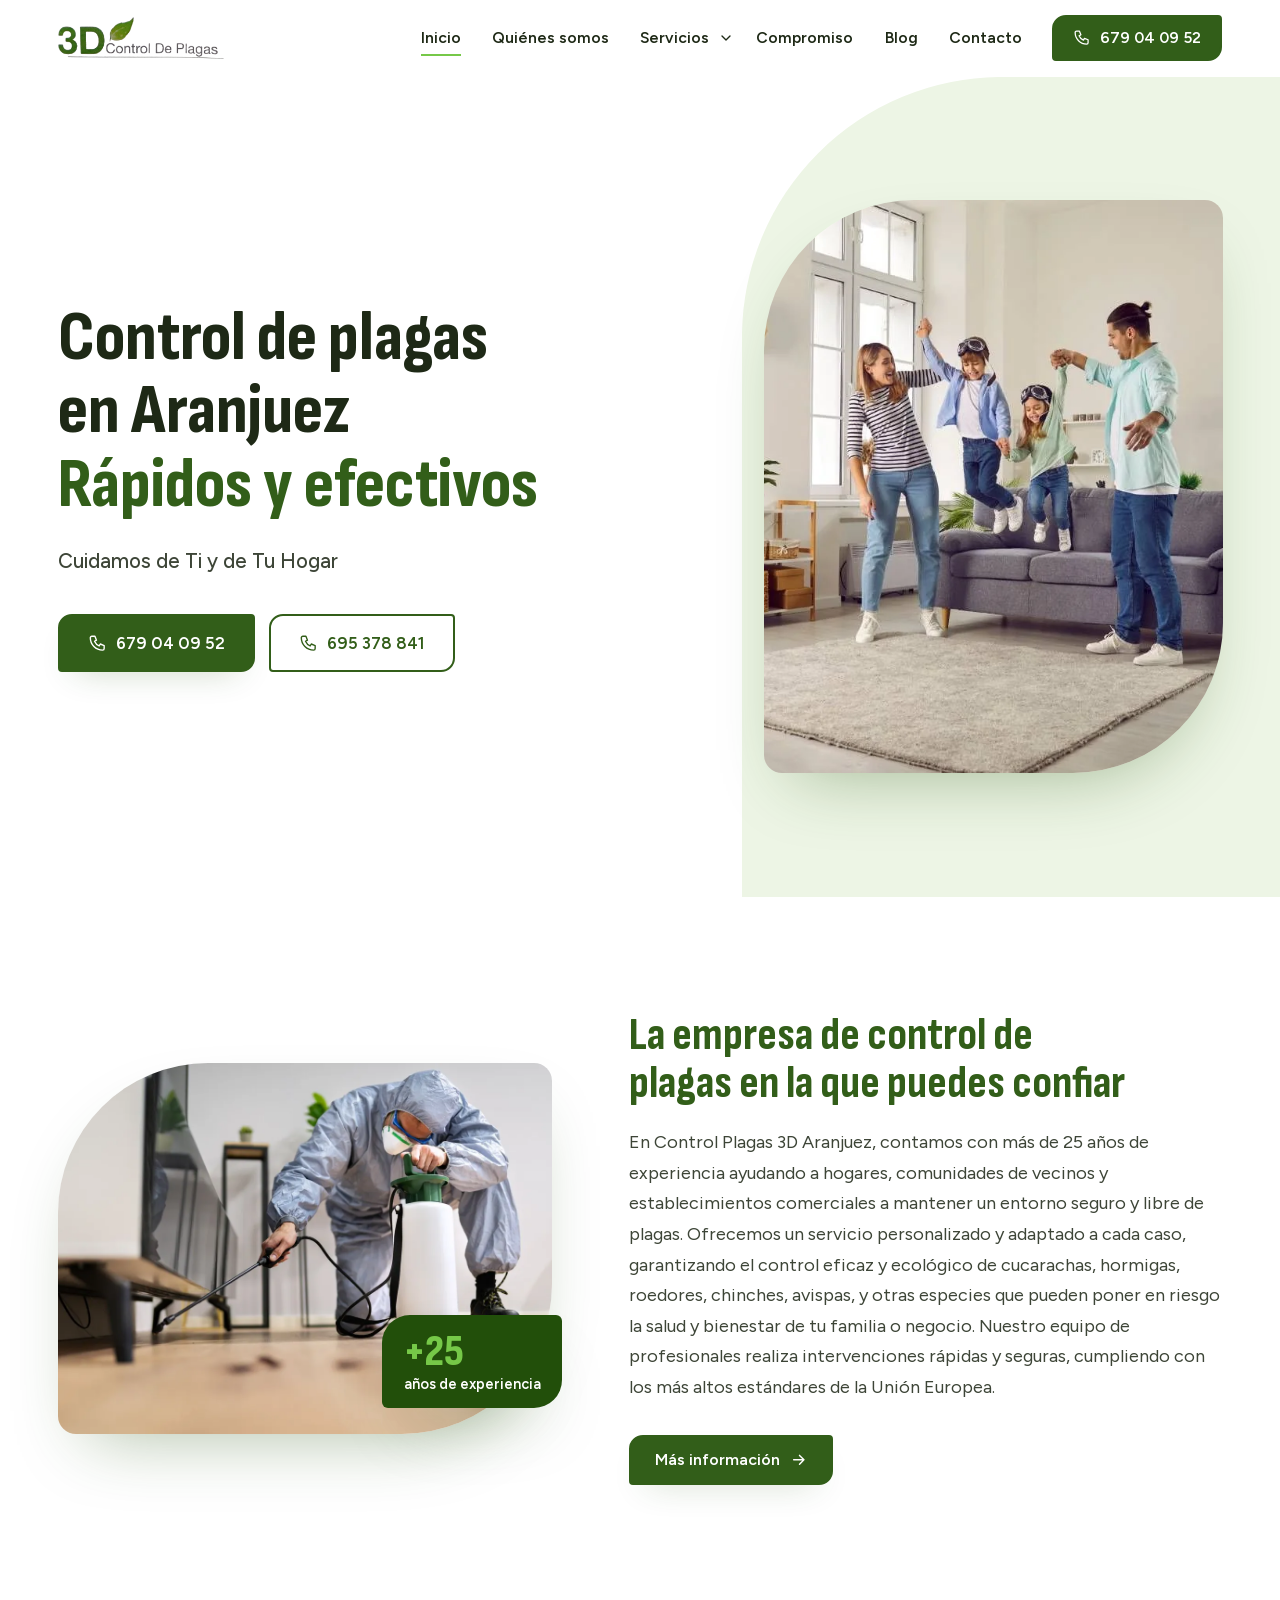
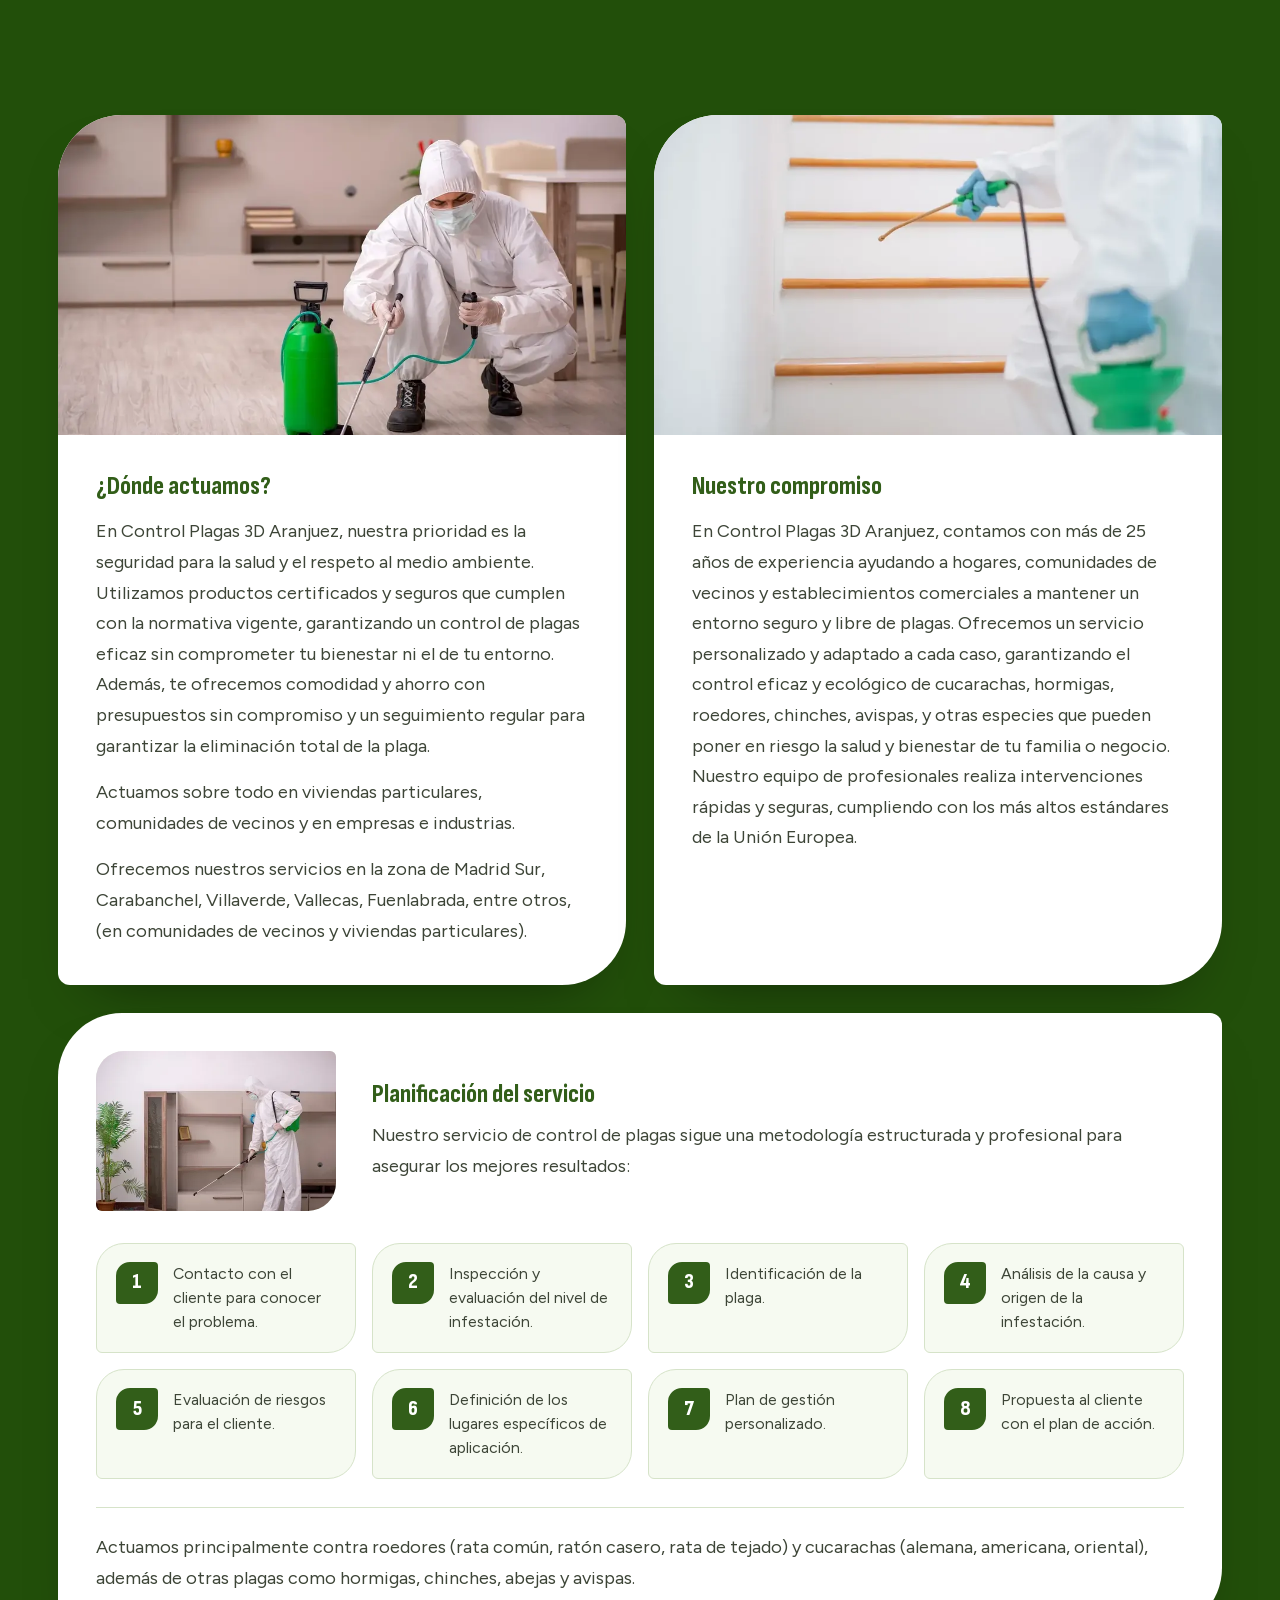
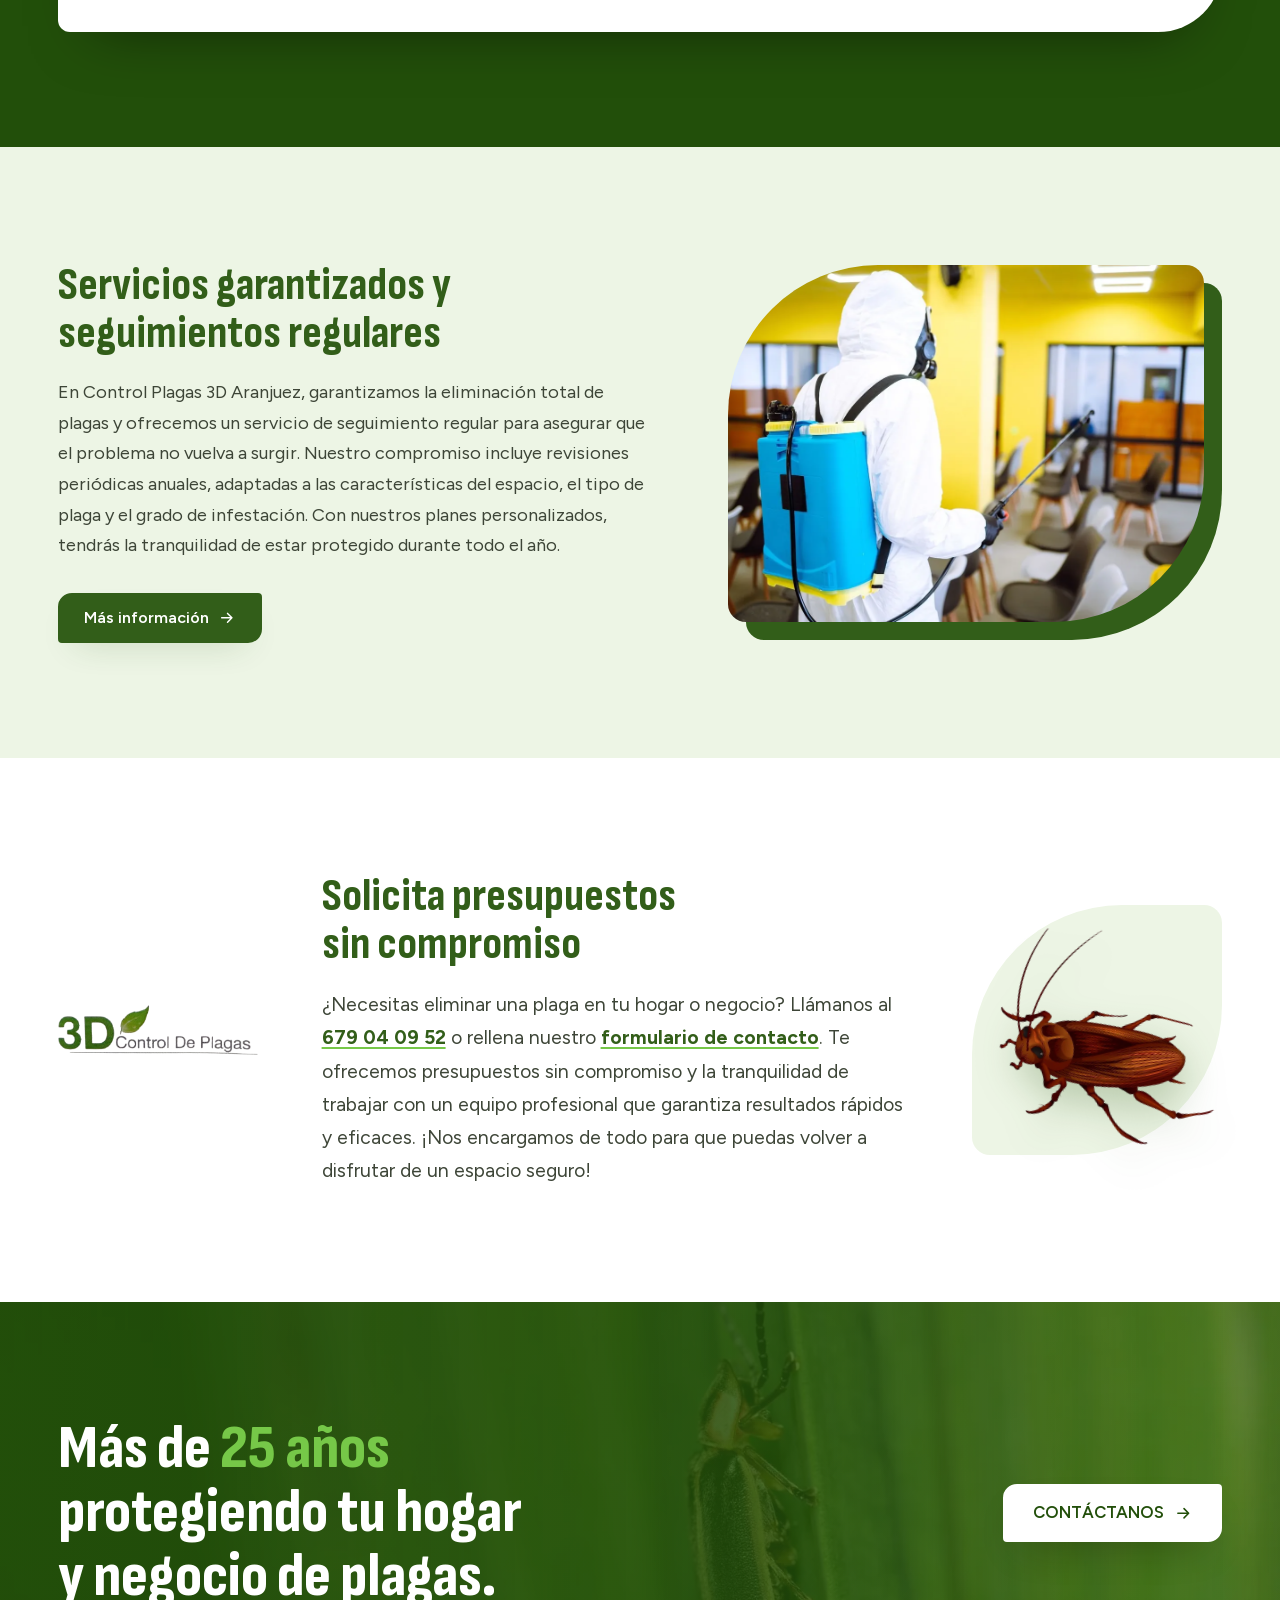
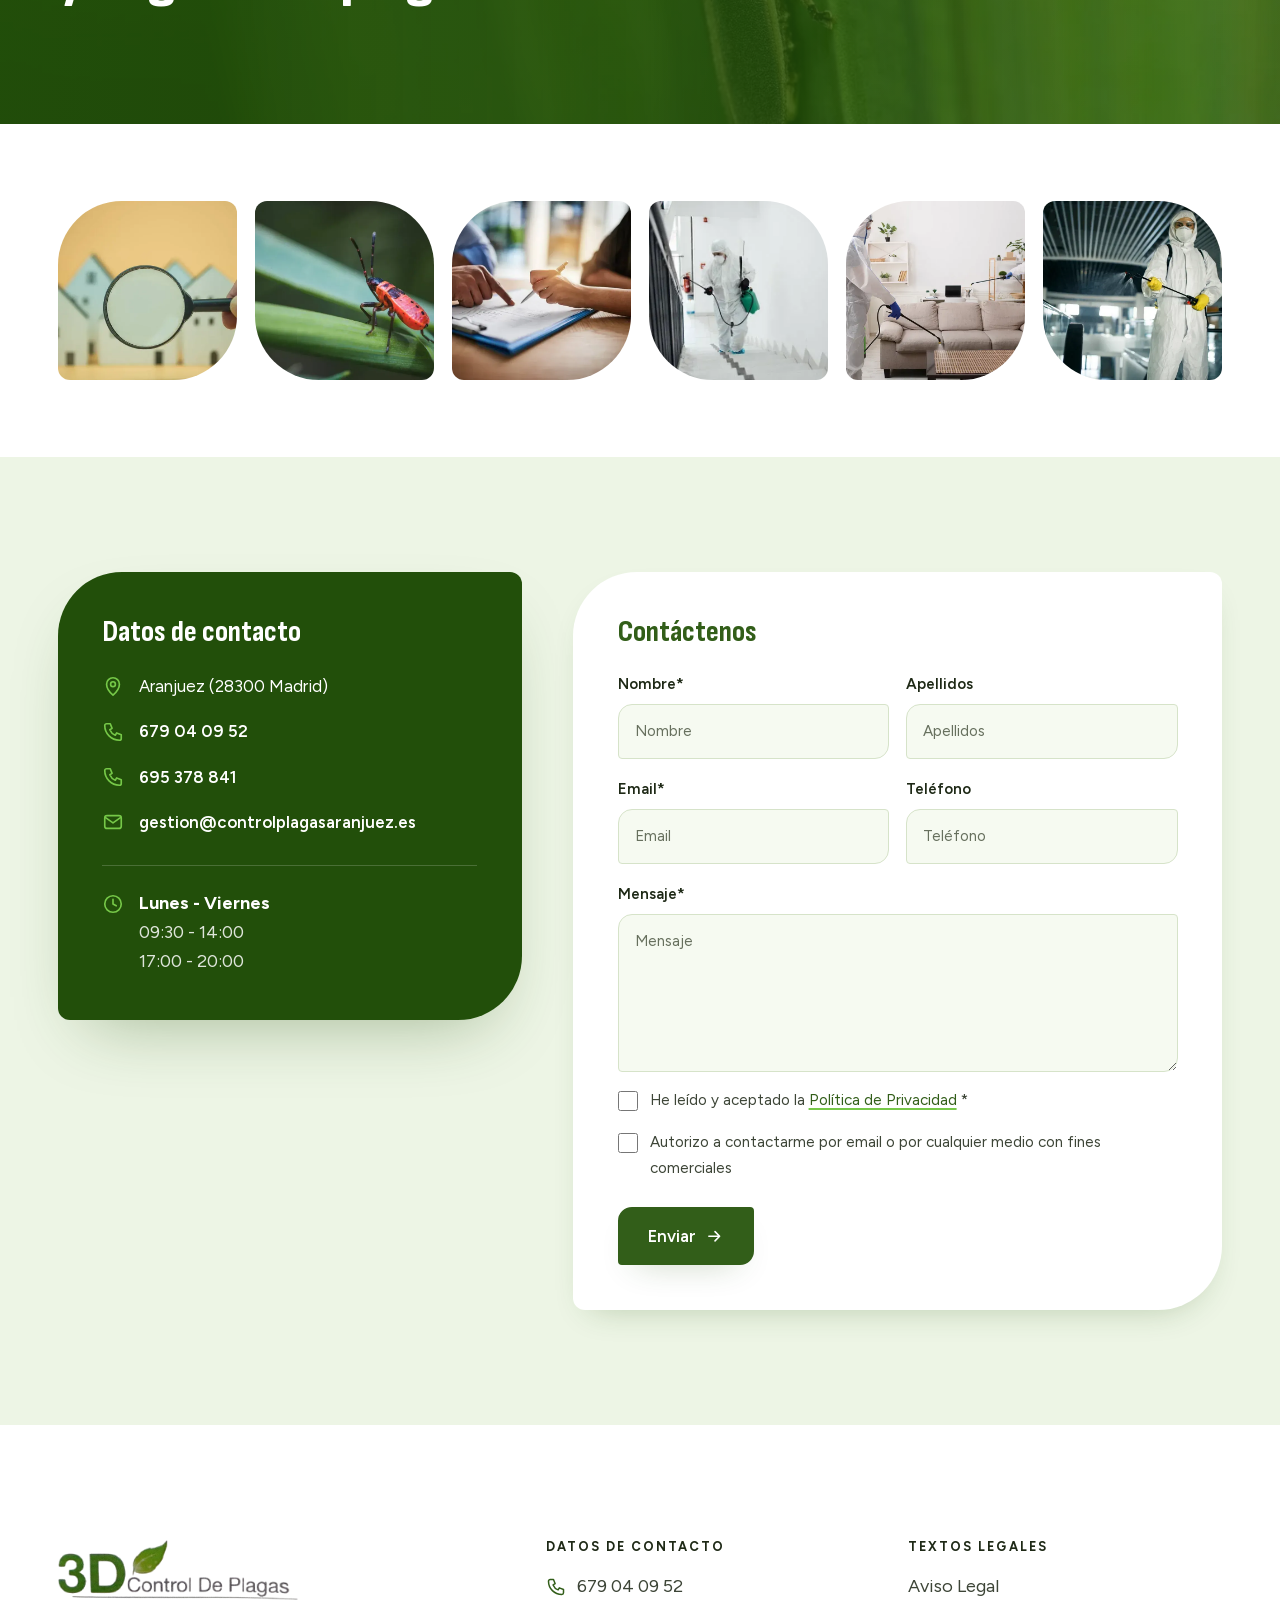
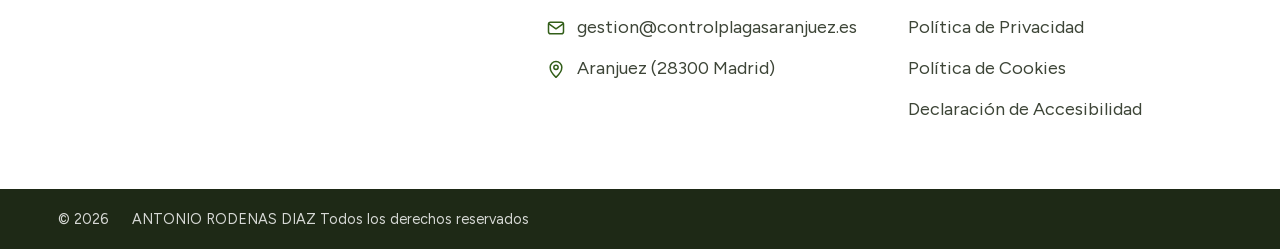
==== commit 80b76a53: "feat: remaquetación literal de la homepage — dirección "Hoja" Misma estructura, textos e imágenes de" ====
--- a/index.html
+++ b/index.html
@@ -5,418 +5,296 @@
 <script>document.documentElement.classList.add('js')</script>
 <meta name="viewport" content="width=device-width, initial-scale=1">
 <title>Control de plagas en Aranjuez - Servicios ecológicos y efectivos Control Plagas 3D Aranjuez</title>
-<meta name="description" content="Empresa de control de plagas en Aranjuez. Tratamientos ecológicos y eficaces contra cucarachas, roedores, chinches y más. Llámanos.">
-<meta name="theme-color" content="#241F1A">
-<link rel="canonical" href="https://www.controlplagasaranjuez.es/">
-<meta property="og:type" content="website">
-<meta property="og:locale" content="es_ES">
-<meta property="og:title" content="Control de plagas en Aranjuez | Control Plagas 3D">
-<meta property="og:description" content="Dinos qué has visto y te decimos qué es, si corre prisa y qué hacer. Más de 25 años en Aranjuez.">
-<meta property="og:url" content="https://www.controlplagasaranjuez.es/">
-<meta name="twitter:card" content="summary_large_image">
-<link rel="preload" href="assets/fonts/fraunces.woff2" as="font" type="font/woff2" crossorigin>
-<link rel="preload" href="assets/fonts/geist.woff2" as="font" type="font/woff2" crossorigin>
+<meta name="description" content="Empresa de control de plagas en Aranjuez. Tratamientos ecológicos y eficaces contra cucarachas, roedores, chinches y más. Llámanos y solicita presupuesto sin compromiso. Villaverde, Vallecas, Fuenlabrada y más.">
+<meta name="robots" content="noindex, nofollow">
+<meta name="theme-color" content="#325E19">
+<link rel="preload" href="assets/fonts/sofia-sans-condensed.woff2" as="font" type="font/woff2" crossorigin>
+<link rel="preload" href="assets/fonts/figtree.woff2" as="font" type="font/woff2" crossorigin>
 <link rel="stylesheet" href="assets/css/global.css">
 <link rel="stylesheet" href="assets/css/home.css">
-<link rel="icon" href="data:image/svg+xml,<svg xmlns='http://www.w3.org/2000/svg' viewBox='0 0 32 32'><rect width='32' height='32' fill='%23241F1A'/><ellipse cx='16' cy='19' rx='6' ry='8' fill='none' stroke='%23EFEBE2' stroke-width='2'/><path d='M13 10 L9 4 M19 10 L23 4' stroke='%233E6B43' stroke-width='2' stroke-linecap='round'/></svg>">
+<link rel="icon" href="data:image/svg+xml,<svg xmlns='http://www.w3.org/2000/svg' viewBox='0 0 32 32'><path d='M16 1C9 1 1 9 1 16v15h15c7 0 15-8 15-15V1Z' fill='%23325E19'/><text x='16' y='21' text-anchor='middle' font-family='Arial Narrow,Arial' font-weight='700' font-size='15' fill='white'>3D</text></svg>">
 </head>
 <body>
 <a class="salta" href="#principal">Saltar al contenido</a>
 
-<header class="cab">
+<svg hidden aria-hidden="true" focusable="false">
+  <symbol id="i-tel" viewBox="0 0 24 24"><path d="M5 3h4l2 5-2.5 1.5a11 11 0 0 0 6 6L16 13l5 2v4a2 2 0 0 1-2 2A16 16 0 0 1 3 5a2 2 0 0 1 2-2Z" fill="none" stroke="currentColor" stroke-width="1.8" stroke-linejoin="round" stroke-linecap="round"/></symbol>
+  <symbol id="i-mail" viewBox="0 0 24 24"><rect x="3" y="5" width="18" height="14" rx="2.5" fill="none" stroke="currentColor" stroke-width="1.8"/><path d="m3.5 7 8.5 6 8.5-6" fill="none" stroke="currentColor" stroke-width="1.8" stroke-linecap="round" stroke-linejoin="round"/></symbol>
+  <symbol id="i-pin" viewBox="0 0 24 24"><path d="M12 22s7-6.2 7-12A7 7 0 0 0 5 10c0 5.8 7 12 7 12Z" fill="none" stroke="currentColor" stroke-width="1.8" stroke-linejoin="round"/><circle cx="12" cy="10" r="2.6" fill="none" stroke="currentColor" stroke-width="1.8"/></symbol>
+  <symbol id="i-reloj" viewBox="0 0 24 24"><circle cx="12" cy="12" r="9" fill="none" stroke="currentColor" stroke-width="1.8"/><path d="M12 7v5l3.5 2" fill="none" stroke="currentColor" stroke-width="1.8" stroke-linecap="round" stroke-linejoin="round"/></symbol>
+  <symbol id="i-flecha" viewBox="0 0 24 24"><path d="M5 12h14m-6-6 6 6-6 6" fill="none" stroke="currentColor" stroke-width="2" stroke-linecap="round" stroke-linejoin="round"/></symbol>
+  <symbol id="i-chevron" viewBox="0 0 24 24"><path d="m6 9 6 6 6-6" fill="none" stroke="currentColor" stroke-width="2" stroke-linecap="round" stroke-linejoin="round"/></symbol>
+</svg>
+
+<header class="cab" id="inicio">
   <div class="env cab__fila">
-    <a class="cab__marca" href="#principal"><b>3D</b> Control de Plagas <small>Aranjuez</small></a>
-    <nav class="cab__nav" aria-label="Principal">
-      <a class="cab__link" href="#plagas">Plagas</a>
-      <a class="cab__link" href="#clientes">Hogar y negocio</a>
-      <a class="cab__link" href="#proceso">Cómo trabajamos</a>
-      <a class="cab__link" href="#seguridad">Seguridad</a>
-      <a class="cab__link" href="#contacto">Contacto</a>
+    <a class="cab__logo" href="#inicio" aria-label="3D Control de Plagas, inicio">
+      <img src="assets/img/logo.png" alt="3D Control de Plagas" width="623" height="156">
+    </a>
+
+    <nav class="cab__nav" id="nav-principal" aria-label="Principal">
+      <ul class="cab__lista">
+        <li><a class="cab__link cab__link--activo" href="#inicio" aria-current="page">Inicio</a></li>
+        <li><a class="cab__link" href="https://www.controlplagasaranjuez.es/quienes-somos" target="_blank" rel="noopener">Quiénes somos</a></li>
+        <li class="cab__item cab__item--sub">
+          <a class="cab__link" href="https://www.controlplagasaranjuez.es/servicios" target="_blank" rel="noopener">Servicios</a>
+          <button class="cab__sub-toggle" type="button" aria-expanded="false" aria-controls="sub-servicios" aria-label="Abrir el submenú de Servicios"><svg width="16" height="16"><use href="#i-chevron"/></svg></button>
+          <ul class="cab__sub" id="sub-servicios">
+            <li><a href="https://www.controlplagasaranjuez.es/servicios/roedores" target="_blank" rel="noopener">Roedores</a></li>
+            <li><a href="https://www.controlplagasaranjuez.es/servicios/cucarachas-y-hormigas" target="_blank" rel="noopener">Cucarachas y Hormigas</a></li>
+            <li><a href="https://www.controlplagasaranjuez.es/servicios/mas-plagas" target="_blank" rel="noopener">Más plagas</a></li>
+          </ul>
+        </li>
+        <li><a class="cab__link" href="https://www.controlplagasaranjuez.es/compromiso" target="_blank" rel="noopener">Compromiso</a></li>
+        <li><a class="cab__link" href="https://www.controlplagasaranjuez.es/blog" target="_blank" rel="noopener">Blog</a></li>
+        <li><a class="cab__link" href="#contacto">Contacto</a></li>
+      </ul>
     </nav>
-    <a class="cab__tel" href="tel:+34679040952">679 04 09 52<span>Llámanos</span></a>
+
+    <a class="btn cab__tel" href="tel:+34679040952" aria-label="Llamar al 679 04 09 52">
+      <svg width="20" height="20" aria-hidden="true"><use href="#i-tel"/></svg><span>679 04 09 52</span>
+    </a>
+    <button class="cab__menu" type="button" aria-expanded="false" aria-controls="nav-principal">
+      <span class="cab__menu-icono" aria-hidden="true"></span>
+      <span class="visualmente-oculto">Menú</span>
+    </button>
   </div>
 </header>
 
 <main id="principal">
 
-<!-- ============ HERO: EL IDENTIFICADOR ============ -->
-<section class="hero sobre-caja" aria-labelledby="t-hero">
-  <div class="env hero__env">
-    <div>
-      <h1 class="hero__titulo" id="t-hero">Control de plagas<br>en Aranjuez.<br><em>Rápidos y efectivos.</em></h1>
-      <p class="hero__tag">Cuidamos de ti y de tu hogar</p>
-      <p class="hero__sub">Más de 25 años en Aranjuez tratando viviendas, comunidades de vecinos y negocios. Desinsectación, desratización y desinfección.</p>
-      <div class="hero__acciones">
-        <a class="btn" href="https://wa.me/34679040952" rel="noopener">Mándanos una foto por WhatsApp</a>
-        <a class="btn btn--linea" href="tel:+34679040952">679 04 09 52</a>
-      </div>
-      <div class="hero__pie">
-        <span class="roesb">
-          <span class="roesb__marca" aria-hidden="true">ROESB</span>
-          <span class="roesb__txt"><b>Registro de biocidas</b><span>Nº pendiente de facilitar</span></span>
-        </span>
-        <span class="hero__anos"><b>25 años</b> · Travesía Noblejas, 2</span>
-      </div>
-    </div>
-
-    <div class="ident" id="identificador">
-      <div class="ident__cabeza">
-        <h2 class="ident__titulo">¿Qué has visto?</h2>
-        <span class="ident__nota">Sin fotos desagradables</span>
-      </div>
-      <p class="ident__nota" style="margin-top:6px">Elige lo que te has encontrado y te decimos qué es, si corre prisa y qué hacer ahora.</p>
-      <div class="ident__rejilla" role="group" aria-label="Elige la plaga que has visto">
-        <button class="ident__op" type="button" data-plaga="cucaracha" aria-pressed="true"><svg class="espec" viewBox="0 0 100 100" aria-hidden="true"><g>
-<ellipse cx="50" cy="58" rx="19" ry="27"/><path d="M50 32v52"/>
-<ellipse cx="50" cy="29" rx="10" ry="7.5"/><ellipse cx="50" cy="19" rx="6" ry="5"/>
-<path d="M45 15C38 6 30 3 22 3"/><path d="M55 15C62 6 70 3 78 3"/>
-<path d="M32 41C22 36 15 30 11 21"/><path d="M31 57C19 56 11 53 5 48"/><path d="M33 72C22 76 16 82 12 90"/>
-<path d="M68 41C78 36 85 30 89 21"/><path d="M69 57C81 56 89 53 95 48"/><path d="M67 72C78 76 84 82 88 90"/>
-</g></svg><span>Cucaracha</span></button>
-        <button class="ident__op" type="button" data-plaga="roedor" aria-pressed="false"><svg class="espec" viewBox="0 0 100 100" aria-hidden="true"><g>
-<path d="M16 62C16 47 30 37 48 37c13 0 23 4 29 12 4-5 11-6 16-2 4 3 3 9-2 11l-13 4c-2 8-7 14-15 16l-28 2C21 81 16 72 16 62Z"/>
-<circle cx="69" cy="41" r="7.5"/><circle cx="84" cy="50" r="1.9" class="relleno"/>
-<path d="M16 64C5 68 0 80 7 91"/>
-<path d="M34 80v9M48 80v9M62 78v9"/>
-<path d="M30 89h8M44 89h8M58 87h8"/>
-</g></svg><span>Rata o ratón</span></button>
-        <button class="ident__op" type="button" data-plaga="chinche" aria-pressed="false"><svg class="espec" viewBox="0 0 100 100" aria-hidden="true"><g>
-<ellipse cx="50" cy="56" rx="24" ry="21"/>
-<path d="M50 35v42"/><path d="M28 49h44M29 63h42"/>
-<ellipse cx="50" cy="30" rx="8" ry="6"/>
-<path d="M45 26C39 18 33 15 27 15"/><path d="M55 26C61 18 67 15 73 15"/>
-<path d="M28 45C19 41 13 36 10 29"/><path d="M27 58C16 58 9 56 4 52"/><path d="M29 69C20 73 14 79 11 86"/>
-<path d="M72 45C81 41 87 36 90 29"/><path d="M73 58C84 58 91 56 96 52"/><path d="M71 69C80 73 86 79 89 86"/>
-</g></svg><span>Chinche</span></button>
-        <button class="ident__op" type="button" data-plaga="hormiga" aria-pressed="false"><svg class="espec" viewBox="0 0 100 100" aria-hidden="true"><g>
-<ellipse cx="50" cy="72" rx="14" ry="17"/><ellipse cx="50" cy="50" rx="8" ry="8"/>
-<ellipse cx="50" cy="32" rx="10" ry="8"/><path d="M50 55v-3"/>
-<path d="M44 26C38 16 32 11 25 9"/><path d="M56 26C62 16 68 11 75 9"/>
-<path d="M42 46C31 42 23 36 19 28"/><path d="M41 55C29 56 20 60 14 67"/><path d="M43 64C33 70 27 77 24 86"/>
-<path d="M58 46C69 42 77 36 81 28"/><path d="M59 55C71 56 80 60 86 67"/><path d="M57 64C67 70 73 77 76 86"/>
-</g></svg><span>Hormiga</span></button>
-        <button class="ident__op" type="button" data-plaga="avispa" aria-pressed="false"><svg class="espec" viewBox="0 0 100 100" aria-hidden="true"><g>
-<ellipse cx="50" cy="70" rx="15" ry="20"/>
-<path d="M36 63h28M36 72h28M40 81h20"/>
-<path d="M46 50h8"/><ellipse cx="50" cy="42" rx="11" ry="9"/>
-<ellipse cx="50" cy="24" rx="9" ry="7"/>
-<path d="M45 19C40 11 35 7 29 6"/><path d="M55 19C60 11 65 7 71 6"/>
-<path d="M40 38C26 30 16 30 10 36c-4 5 1 11 10 12 7 1 15-2 20-6"/>
-<path d="M60 38C74 30 84 30 90 36c4 5-1 11-10 12-7 1-15-2-20-6"/>
-<path d="M40 50C31 52 24 57 20 64"/><path d="M60 50C69 52 76 57 80 64"/>
-<path d="M50 90c0 4 0 6 0 8"/>
-</g></svg><span>Avispa</span></button>
-      </div>
-      <div class="ident__ficha" id="ficha" aria-live="polite">
-        <p class="ident__nombre"><strong id="f-nombre">—</strong><span class="cientifico" id="f-cient"></span><span class="ident__urg" id="f-urg" data-n="alta">—</span></p>
-        <div class="ident__datos">
-          <div class="ident__dato"><dt>Dónde anida</dt><dd id="f-donde">—</dd></div>
-          <div class="ident__dato"><dt>Qué la delata</dt><dd id="f-delata">—</dd></div>
-        </div>
-        <div class="ident__dato"><dt>Qué hacer ahora</dt><dd id="f-hacer">—</dd></div>
-        <p class="ident__accion">
-          <a class="btn btn--hoja" href="#contacto">Pedir presupuesto sin compromiso</a>
-          <a class="enl" href="https://wa.me/34679040952" rel="noopener">O mándanos una foto <svg width="14" height="14" viewBox="0 0 16 16" fill="none" aria-hidden="true"><path d="M2 8h11M9 4l4 4-4 4" stroke="currentColor" stroke-width="2"/></svg></a>
-        </p>
-      </div>
+  <!-- ===== HERO ===== -->
+  <section class="hero" aria-labelledby="titulo-hero">
+    <div class="hero__panel" aria-hidden="true"></div>
+    <div class="env hero__env">
+      <div class="hero__texto">
+        <h1 class="hero__titulo" id="titulo-hero">Control de plagas en Aranjuez <em>Rápidos y efectivos</em></h1>
+        <p class="hero__tag">Cuidamos de Ti y de Tu Hogar</p>
+        <div class="hero__acciones">
+          <a class="btn btn--grande" href="tel:+34679040952"><svg width="20" height="20" aria-hidden="true"><use href="#i-tel"/></svg>679 04 09 52</a>
+          <a class="btn btn--grande btn--linea" href="tel:+34695378841"><svg width="20" height="20" aria-hidden="true"><use href="#i-tel"/></svg>695 378 841</a>
+        </div>
+      </div>
+      <figure class="hero__foto">
+        <img src="assets/img/hero-familia.webp" alt="Una familia juega en el salón de su casa" width="1100" height="733" fetchpriority="high">
+      </figure>
+    </div>
+  </section>
+
+  <!-- ===== LA EMPRESA ===== -->
+  <section class="empresa" id="empresa" aria-labelledby="titulo-empresa">
+    <div class="env empresa__env">
+      <figure class="empresa__foto revela">
+        <img src="assets/img/empresa.webp" alt="Técnico de Control Plagas 3D aplicando un tratamiento bajo un mueble" width="1200" height="800" loading="lazy">
+        <figcaption class="empresa__sello"><b>+25</b><span>años de experiencia</span></figcaption>
+      </figure>
+      <div class="empresa__texto revela" style="--i:1">
+        <h2 id="titulo-empresa">La empresa de control de plagas en la que puedes confiar</h2>
+        <p>En Control Plagas 3D Aranjuez, contamos con más de 25 años de experiencia ayudando a hogares, comunidades de vecinos y establecimientos comerciales a mantener un entorno seguro y libre de plagas. Ofrecemos un servicio personalizado y adaptado a cada caso, garantizando el control eficaz y ecológico de cucarachas, hormigas, roedores, chinches, avispas, y otras especies que pueden poner en riesgo la salud y bienestar de tu familia o negocio. Nuestro equipo de profesionales realiza intervenciones rápidas y seguras, cumpliendo con los más altos estándares de la Unión Europea.</p>
+        <a class="btn" href="#contacto">Más información <svg width="18" height="18" aria-hidden="true"><use href="#i-flecha"/></svg></a>
+      </div>
+    </div>
+  </section>
+
+  <!-- ===== BANDA VERDE: DÓNDE ACTUAMOS · COMPROMISO · PLANIFICACIÓN ===== -->
+  <section class="banda" id="compromiso" aria-label="Dónde actuamos, nuestro compromiso y planificación del servicio">
+    <div class="env banda__rejilla">
+
+      <article class="tarjeta revela">
+        <figure class="tarjeta__foto">
+          <img src="assets/img/donde-actuamos.webp" alt="Técnico con equipo de protección tratando el suelo de una vivienda" width="960" height="641" loading="lazy">
+        </figure>
+        <div class="tarjeta__cuerpo">
+          <h3>¿Dónde actuamos?</h3>
+          <p>En Control Plagas 3D Aranjuez, nuestra prioridad es la seguridad para la salud y el respeto al medio ambiente. Utilizamos productos certificados y seguros que cumplen con la normativa vigente, garantizando un control de plagas eficaz sin comprometer tu bienestar ni el de tu entorno. Además, te ofrecemos comodidad y ahorro con presupuestos sin compromiso y un seguimiento regular para garantizar la eliminación total de la plaga.</p>
+          <p>Actuamos sobre todo en viviendas particulares, comunidades de vecinos y en empresas e industrias.</p>
+          <p>Ofrecemos nuestros servicios en la zona de Madrid Sur, Carabanchel, Villaverde, Vallecas, Fuenlabrada, entre otros, (en comunidades de vecinos y viviendas particulares).</p>
+        </div>
+      </article>
+
+      <article class="tarjeta revela" style="--i:1">
+        <figure class="tarjeta__foto">
+          <img src="assets/img/compromiso.webp" alt="Aplicación de un tratamiento en la escalera de una comunidad" width="960" height="640" loading="lazy">
+        </figure>
+        <div class="tarjeta__cuerpo">
+          <h3>Nuestro compromiso</h3>
+          <p>En Control Plagas 3D Aranjuez, contamos con más de 25 años de experiencia ayudando a hogares, comunidades de vecinos y establecimientos comerciales a mantener un entorno seguro y libre de plagas. Ofrecemos un servicio personalizado y adaptado a cada caso, garantizando el control eficaz y ecológico de cucarachas, hormigas, roedores, chinches, avispas, y otras especies que pueden poner en riesgo la salud y bienestar de tu familia o negocio. Nuestro equipo de profesionales realiza intervenciones rápidas y seguras, cumpliendo con los más altos estándares de la Unión Europea.</p>
+        </div>
+      </article>
+
+      <article class="tarjeta tarjeta--ancha revela">
+        <div class="tarjeta__cabecera">
+          <figure class="tarjeta__foto tarjeta__foto--mini">
+            <img src="assets/img/planificacion.webp" alt="Técnico revisando un mueble durante una inspección" width="480" height="320" loading="lazy">
+          </figure>
+          <div>
+            <h3>Planificación del servicio</h3>
+            <p>Nuestro servicio de control de plagas sigue una metodología estructurada y profesional para asegurar los mejores resultados:</p>
+          </div>
+        </div>
+        <ol class="pasos">
+          <li class="pasos__item revela" style="--i:0">Contacto con el cliente para conocer el problema.</li>
+          <li class="pasos__item revela" style="--i:1">Inspección y evaluación del nivel de infestación.</li>
+          <li class="pasos__item revela" style="--i:2">Identificación de la plaga.</li>
+          <li class="pasos__item revela" style="--i:3">Análisis de la causa y origen de la infestación.</li>
+          <li class="pasos__item revela" style="--i:4">Evaluación de riesgos para el cliente.</li>
+          <li class="pasos__item revela" style="--i:5">Definición de los lugares específicos de aplicación.</li>
+          <li class="pasos__item revela" style="--i:6">Plan de gestión personalizado.</li>
+          <li class="pasos__item revela" style="--i:7">Propuesta al cliente con el plan de acción.</li>
+        </ol>
+        <p class="tarjeta__cierre">Actuamos principalmente contra roedores (rata común, ratón casero, rata de tejado) y cucarachas (alemana, americana, oriental), además de otras plagas como hormigas, chinches, abejas y avispas.</p>
+      </article>
+
+    </div>
+  </section>
+
+  <!-- ===== SERVICIOS GARANTIZADOS ===== -->
+  <section class="garantia" id="servicios" aria-labelledby="titulo-garantia">
+    <div class="env garantia__env">
+      <div class="garantia__texto revela">
+        <h2 id="titulo-garantia">Servicios garantizados y seguimientos regulares</h2>
+        <p>En Control Plagas 3D Aranjuez, garantizamos la eliminación total de plagas y ofrecemos un servicio de seguimiento regular para asegurar que el problema no vuelva a surgir. Nuestro compromiso incluye revisiones periódicas anuales, adaptadas a las características del espacio, el tipo de plaga y el grado de infestación. Con nuestros planes personalizados, tendrás la tranquilidad de estar protegido durante todo el año.</p>
+        <a class="btn" href="#contacto">Más información <svg width="18" height="18" aria-hidden="true"><use href="#i-flecha"/></svg></a>
+      </div>
+      <figure class="garantia__foto revela" style="--i:1">
+        <img src="assets/img/garantia.webp" alt="Técnico con mochila pulverizadora tratando una oficina" width="1200" height="801" loading="lazy">
+      </figure>
+    </div>
+  </section>
+
+  <!-- ===== SOLICITA PRESUPUESTOS ===== -->
+  <section class="presupuesto" id="presupuesto" aria-labelledby="titulo-presupuesto">
+    <div class="env presupuesto__env">
+      <img class="presupuesto__logo revela" src="assets/img/logo.png" alt="" width="623" height="156" loading="lazy">
+      <div class="presupuesto__texto revela" style="--i:1">
+        <h2 id="titulo-presupuesto">Solicita presupuestos sin compromiso</h2>
+        <p>¿Necesitas eliminar una plaga en tu hogar o negocio? Llámanos al <a href="tel:+34679040952">679 04 09 52</a> o rellena nuestro <a href="#contacto">formulario de contacto</a>. Te ofrecemos presupuestos sin compromiso y la tranquilidad de trabajar con un equipo profesional que garantiza resultados rápidos y eficaces. ¡Nos encargamos de todo para que puedas volver a disfrutar de un espacio seguro!</p>
+      </div>
+      <div class="presupuesto__visual revela" style="--i:2" aria-hidden="true">
+        <img class="presupuesto__bicho" src="assets/img/cucaracha.webp" alt="" width="640" height="739" loading="lazy">
+      </div>
+    </div>
+  </section>
+
+  <!-- ===== MÁS DE 25 AÑOS ===== -->
+  <section class="anos" aria-label="Más de 25 años protegiendo tu hogar y negocio de plagas">
+    <div class="anos__fondo" aria-hidden="true">
+      <img src="assets/img/banda-25-anos.webp" alt="" width="1600" height="1067" loading="lazy">
+    </div>
+    <div class="env anos__env revela">
+      <p class="anos__titulo">Más de <span>25 años</span> protegiendo tu hogar y negocio de plagas.</p>
+      <a class="btn btn--claro btn--grande" href="#contacto">CONTÁCTANOS <svg width="18" height="18" aria-hidden="true"><use href="#i-flecha"/></svg></a>
+    </div>
+  </section>
+
+  <!-- ===== GALERÍA ===== -->
+  <section class="galeria" aria-label="Galería de trabajos">
+    <div class="env">
+      <ul class="galeria__lista">
+        <li class="galeria__item revela" style="--i:0"><img src="assets/img/galeria-1.webp" alt="Inspección de viviendas" width="640" height="640" loading="lazy"></li>
+        <li class="galeria__item revela" style="--i:1"><img src="assets/img/galeria-2.webp" alt="Identificación de la plaga" width="640" height="640" loading="lazy"></li>
+        <li class="galeria__item revela" style="--i:2"><img src="assets/img/galeria-3.webp" alt="Firma del plan de acción con el cliente" width="640" height="640" loading="lazy"></li>
+        <li class="galeria__item revela" style="--i:3"><img src="assets/img/galeria-4.webp" alt="Tratamiento en las zonas comunes de un edificio" width="612" height="408" loading="lazy"></li>
+        <li class="galeria__item revela" style="--i:4"><img src="assets/img/galeria-5.webp" alt="Tratamiento en el salón de una vivienda" width="640" height="640" loading="lazy"></li>
+        <li class="galeria__item revela" style="--i:5"><img src="assets/img/galeria-6.webp" alt="Tratamiento en un local comercial" width="640" height="640" loading="lazy"></li>
+      </ul>
+    </div>
+  </section>
+
+  <!-- ===== CONTACTO ===== -->
+  <section class="contacto" id="contacto" aria-labelledby="titulo-contacto">
+    <div class="env contacto__env">
+
+      <aside class="datos revela">
+        <h2 class="datos__titulo" id="titulo-contacto">Datos de contacto</h2>
+        <ul class="datos__lista">
+          <li><svg aria-hidden="true"><use href="#i-pin"/></svg><span>Aranjuez (28300 Madrid)</span></li>
+          <li><svg aria-hidden="true"><use href="#i-tel"/></svg><a href="tel:+34679040952">679 04 09 52</a></li>
+          <li><svg aria-hidden="true"><use href="#i-tel"/></svg><a href="tel:+34695378841">695 378 841</a></li>
+          <li><svg aria-hidden="true"><use href="#i-mail"/></svg><a href="mailto:gestion@controlplagasaranjuez.es">gestion@controlplagasaranjuez.es</a></li>
+        </ul>
+        <div class="datos__horario">
+          <svg aria-hidden="true"><use href="#i-reloj"/></svg>
+          <div>
+            <b>Lunes - Viernes</b>
+            <span>09:30 - 14:00</span>
+            <span>17:00 - 20:00</span>
+          </div>
+        </div>
+      </aside>
+
+      <form class="form revela" style="--i:1" novalidate>
+        <h2 class="form__titulo">Contáctenos</h2>
+        <div class="form__rejilla">
+          <label class="campo">
+            <span>Nombre*</span>
+            <input type="text" name="nombre" placeholder="Nombre" autocomplete="given-name" required>
+          </label>
+          <label class="campo">
+            <span>Apellidos</span>
+            <input type="text" name="apellidos" placeholder="Apellidos" autocomplete="family-name">
+          </label>
+          <label class="campo">
+            <span>Email*</span>
+            <input type="email" name="email" placeholder="Email" autocomplete="email" required>
+          </label>
+          <label class="campo">
+            <span>Teléfono</span>
+            <input type="tel" name="telefono" placeholder="Teléfono" autocomplete="tel">
+          </label>
+          <label class="campo campo--ancho">
+            <span>Mensaje*</span>
+            <textarea name="mensaje" rows="5" placeholder="Mensaje" required></textarea>
+          </label>
+        </div>
+        <label class="check">
+          <input type="checkbox" name="privacidad" required>
+          <span>He leído y aceptado la <a href="https://www.controlplagasaranjuez.es/politica-de-privacidad" target="_blank" rel="noopener">Política de Privacidad</a> *</span>
+        </label>
+        <label class="check">
+          <input type="checkbox" name="comercial">
+          <span>Autorizo a contactarme por email o por cualquier medio con fines comerciales</span>
+        </label>
+        <button class="btn btn--grande" type="submit">Enviar <svg width="18" height="18" aria-hidden="true"><use href="#i-flecha"/></svg></button>
+        <p class="form__aviso" role="status" aria-live="polite"></p>
+      </form>
+
+    </div>
+  </section>
+
+</main>
+
+<footer class="pie">
+  <div class="env pie__env">
+    <a class="pie__logo" href="#inicio" aria-label="3D Control de Plagas, volver arriba">
+      <img src="assets/img/logo.png" alt="3D Control de Plagas" width="623" height="156" loading="lazy">
+    </a>
+    <div class="pie__col">
+      <h2 class="pie__titulo">Datos de contacto</h2>
+      <ul>
+        <li><svg aria-hidden="true"><use href="#i-tel"/></svg><a href="tel:+34679040952">679 04 09 52</a></li>
+        <li><svg aria-hidden="true"><use href="#i-mail"/></svg><a href="mailto:gestion@controlplagasaranjuez.es">gestion@controlplagasaranjuez.es</a></li>
+        <li><svg aria-hidden="true"><use href="#i-pin"/></svg><span>Aranjuez (28300 Madrid)</span></li>
+      </ul>
+    </div>
+    <div class="pie__col">
+      <h2 class="pie__titulo">Textos legales</h2>
+      <ul>
+        <li><a href="https://www.controlplagasaranjuez.es/aviso-legal" target="_blank" rel="noopener">Aviso Legal</a></li>
+        <li><a href="https://www.controlplagasaranjuez.es/politica-de-privacidad" target="_blank" rel="noopener">Política de Privacidad</a></li>
+        <li><a href="https://www.controlplagasaranjuez.es/politica-de-cookies" target="_blank" rel="noopener">Política de Cookies</a></li>
+        <li><a href="https://www.controlplagasaranjuez.es/declaracion-de-accesibilidad" target="_blank" rel="noopener">Declaración de Accesibilidad</a></li>
+      </ul>
     </div>
   </div>
-</section>
-
-<!-- ============ LAS LÁMINAS ============ -->
-<section class="seccion" id="plagas" aria-labelledby="t-plagas">
-  <div class="env">
-    <div class="cabecera-seccion entra">
-      <h2 id="t-plagas">Las plagas que tratamos</h2>
-      <p class="lead">Actuamos principalmente contra roedores y cucarachas, además de hormigas, chinches y avispas. Cada una anida en un sitio y se trata de una forma.</p>
-    </div>
-    <div class="laminas__rejilla">
-      <article class="lamina entra"><div class="lamina__vitrina"><svg class="espec" viewBox="0 0 100 100" aria-hidden="true"><g>
-<ellipse cx="50" cy="58" rx="19" ry="27"/><path d="M50 32v52"/>
-<ellipse cx="50" cy="29" rx="10" ry="7.5"/><ellipse cx="50" cy="19" rx="6" ry="5"/>
-<path d="M45 15C38 6 30 3 22 3"/><path d="M55 15C62 6 70 3 78 3"/>
-<path d="M32 41C22 36 15 30 11 21"/><path d="M31 57C19 56 11 53 5 48"/><path d="M33 72C22 76 16 82 12 90"/>
-<path d="M68 41C78 36 85 30 89 21"/><path d="M69 57C81 56 89 53 95 48"/><path d="M67 72C78 76 84 82 88 90"/>
-</g></svg></div><div class="lamina__pie"><p class="lamina__nombre">Cucaracha alemana</p><p class="lamina__cientifico">Blattella germanica</p><p class="etiq lamina__donde">Cocinas y baños</p></div></article>
-      <article class="lamina entra"><div class="lamina__vitrina"><svg class="espec" viewBox="0 0 100 100" aria-hidden="true"><g>
-<ellipse cx="50" cy="58" rx="19" ry="27"/><path d="M50 32v52"/>
-<ellipse cx="50" cy="29" rx="10" ry="7.5"/><ellipse cx="50" cy="19" rx="6" ry="5"/>
-<path d="M45 15C38 6 30 3 22 3"/><path d="M55 15C62 6 70 3 78 3"/>
-<path d="M32 41C22 36 15 30 11 21"/><path d="M31 57C19 56 11 53 5 48"/><path d="M33 72C22 76 16 82 12 90"/>
-<path d="M68 41C78 36 85 30 89 21"/><path d="M69 57C81 56 89 53 95 48"/><path d="M67 72C78 76 84 82 88 90"/>
-</g></svg></div><div class="lamina__pie"><p class="lamina__nombre">Cucaracha americana</p><p class="lamina__cientifico">Periplaneta americana</p><p class="etiq lamina__donde">Alcantarillado y sótanos</p></div></article>
-      <article class="lamina entra"><div class="lamina__vitrina"><svg class="espec" viewBox="0 0 100 100" aria-hidden="true"><g>
-<ellipse cx="50" cy="58" rx="19" ry="27"/><path d="M50 32v52"/>
-<ellipse cx="50" cy="29" rx="10" ry="7.5"/><ellipse cx="50" cy="19" rx="6" ry="5"/>
-<path d="M45 15C38 6 30 3 22 3"/><path d="M55 15C62 6 70 3 78 3"/>
-<path d="M32 41C22 36 15 30 11 21"/><path d="M31 57C19 56 11 53 5 48"/><path d="M33 72C22 76 16 82 12 90"/>
-<path d="M68 41C78 36 85 30 89 21"/><path d="M69 57C81 56 89 53 95 48"/><path d="M67 72C78 76 84 82 88 90"/>
-</g></svg></div><div class="lamina__pie"><p class="lamina__nombre">Cucaracha oriental</p><p class="lamina__cientifico">Blatta orientalis</p><p class="etiq lamina__donde">Patinillos y arquetas</p></div></article>
-      <article class="lamina entra"><div class="lamina__vitrina"><svg class="espec" viewBox="0 0 100 100" aria-hidden="true"><g>
-<path d="M16 62C16 47 30 37 48 37c13 0 23 4 29 12 4-5 11-6 16-2 4 3 3 9-2 11l-13 4c-2 8-7 14-15 16l-28 2C21 81 16 72 16 62Z"/>
-<circle cx="69" cy="41" r="7.5"/><circle cx="84" cy="50" r="1.9" class="relleno"/>
-<path d="M16 64C5 68 0 80 7 91"/>
-<path d="M34 80v9M48 80v9M62 78v9"/>
-<path d="M30 89h8M44 89h8M58 87h8"/>
-</g></svg></div><div class="lamina__pie"><p class="lamina__nombre">Rata común</p><p class="lamina__cientifico">Rattus norvegicus</p><p class="etiq lamina__donde">Alcantarillado y bajos</p></div></article>
-      <article class="lamina entra"><div class="lamina__vitrina"><svg class="espec" viewBox="0 0 100 100" aria-hidden="true"><g>
-<path d="M16 62C16 47 30 37 48 37c13 0 23 4 29 12 4-5 11-6 16-2 4 3 3 9-2 11l-13 4c-2 8-7 14-15 16l-28 2C21 81 16 72 16 62Z"/>
-<circle cx="69" cy="41" r="7.5"/><circle cx="84" cy="50" r="1.9" class="relleno"/>
-<path d="M16 64C5 68 0 80 7 91"/>
-<path d="M34 80v9M48 80v9M62 78v9"/>
-<path d="M30 89h8M44 89h8M58 87h8"/>
-</g></svg></div><div class="lamina__pie"><p class="lamina__nombre">Ratón casero</p><p class="lamina__cientifico">Mus musculus</p><p class="etiq lamina__donde">Falsos techos y despensas</p></div></article>
-      <article class="lamina entra"><div class="lamina__vitrina"><svg class="espec" viewBox="0 0 100 100" aria-hidden="true"><g>
-<path d="M16 62C16 47 30 37 48 37c13 0 23 4 29 12 4-5 11-6 16-2 4 3 3 9-2 11l-13 4c-2 8-7 14-15 16l-28 2C21 81 16 72 16 62Z"/>
-<circle cx="69" cy="41" r="7.5"/><circle cx="84" cy="50" r="1.9" class="relleno"/>
-<path d="M16 64C5 68 0 80 7 91"/>
-<path d="M34 80v9M48 80v9M62 78v9"/>
-<path d="M30 89h8M44 89h8M58 87h8"/>
-</g></svg></div><div class="lamina__pie"><p class="lamina__nombre">Rata de tejado</p><p class="lamina__cientifico">Rattus rattus</p><p class="etiq lamina__donde">Cubiertas y falsos techos</p></div></article>
-      <article class="lamina entra"><div class="lamina__vitrina"><svg class="espec" viewBox="0 0 100 100" aria-hidden="true"><g>
-<ellipse cx="50" cy="72" rx="14" ry="17"/><ellipse cx="50" cy="50" rx="8" ry="8"/>
-<ellipse cx="50" cy="32" rx="10" ry="8"/><path d="M50 55v-3"/>
-<path d="M44 26C38 16 32 11 25 9"/><path d="M56 26C62 16 68 11 75 9"/>
-<path d="M42 46C31 42 23 36 19 28"/><path d="M41 55C29 56 20 60 14 67"/><path d="M43 64C33 70 27 77 24 86"/>
-<path d="M58 46C69 42 77 36 81 28"/><path d="M59 55C71 56 80 60 86 67"/><path d="M57 64C67 70 73 77 76 86"/>
-</g></svg></div><div class="lamina__pie"><p class="lamina__nombre">Hormigas</p><p class="lamina__cientifico">Formicidae</p><p class="etiq lamina__donde">Grietas y rodapiés</p></div></article>
-      <article class="lamina entra"><div class="lamina__vitrina"><svg class="espec" viewBox="0 0 100 100" aria-hidden="true"><g>
-<ellipse cx="50" cy="56" rx="24" ry="21"/>
-<path d="M50 35v42"/><path d="M28 49h44M29 63h42"/>
-<ellipse cx="50" cy="30" rx="8" ry="6"/>
-<path d="M45 26C39 18 33 15 27 15"/><path d="M55 26C61 18 67 15 73 15"/>
-<path d="M28 45C19 41 13 36 10 29"/><path d="M27 58C16 58 9 56 4 52"/><path d="M29 69C20 73 14 79 11 86"/>
-<path d="M72 45C81 41 87 36 90 29"/><path d="M73 58C84 58 91 56 96 52"/><path d="M71 69C80 73 86 79 89 86"/>
-</g></svg></div><div class="lamina__pie"><p class="lamina__nombre">Chinches de cama</p><p class="lamina__cientifico">Cimex lectularius</p><p class="etiq lamina__donde">Costuras de colchón y canapé</p></div></article>
-      <article class="lamina entra"><div class="lamina__vitrina"><svg class="espec" viewBox="0 0 100 100" aria-hidden="true"><g>
-<ellipse cx="50" cy="70" rx="15" ry="20"/>
-<path d="M36 63h28M36 72h28M40 81h20"/>
-<path d="M46 50h8"/><ellipse cx="50" cy="42" rx="11" ry="9"/>
-<ellipse cx="50" cy="24" rx="9" ry="7"/>
-<path d="M45 19C40 11 35 7 29 6"/><path d="M55 19C60 11 65 7 71 6"/>
-<path d="M40 38C26 30 16 30 10 36c-4 5 1 11 10 12 7 1 15-2 20-6"/>
-<path d="M60 38C74 30 84 30 90 36c4 5-1 11-10 12-7 1-15-2-20-6"/>
-<path d="M40 50C31 52 24 57 20 64"/><path d="M60 50C69 52 76 57 80 64"/>
-<path d="M50 90c0 4 0 6 0 8"/>
-</g></svg></div><div class="lamina__pie"><p class="lamina__nombre">Avispas</p><p class="lamina__cientifico">Vespula germanica</p><p class="etiq lamina__donde">Aleros, persianas y huecos</p></div></article>
-      <article class="lamina entra"><div class="lamina__vitrina"><svg class="espec" viewBox="0 0 100 100" aria-hidden="true"><g>
-<ellipse cx="50" cy="66" rx="15" ry="22"/><path d="M35 58h30M35 70h30M38 80h24"/>
-<ellipse cx="50" cy="38" rx="9" ry="8"/><ellipse cx="50" cy="22" rx="10" ry="8"/>
-<path d="M44 17C38 10 32 8 26 9"/><path d="M56 17C62 10 68 8 74 9"/>
-<path d="M42 15C36 8 30 5 24 4"/><path d="M58 15C64 8 70 5 76 4"/>
-<path d="M41 36C30 33 22 28 18 21"/><path d="M40 45C29 47 21 52 16 60"/>
-<path d="M59 36C70 33 78 28 82 21"/><path d="M60 45C71 47 79 52 84 60"/>
-</g></svg></div><div class="lamina__pie"><p class="lamina__nombre">Termitas</p><p class="lamina__cientifico">Reticulitermes</p><p class="etiq lamina__donde">Vigas y cerramientos de madera</p></div></article>
-    </div>
-  </div>
-</section>
-
-<!-- ============ LOS DOS CLIENTES ============ -->
-<section class="seccion seccion--caja sobre-caja" id="clientes" aria-labelledby="t-clientes">
-  <div class="env">
-    <div class="cabecera-seccion entra">
-      <h2 id="t-clientes" style="color:var(--papel)">Dos problemas distintos</h2>
-      <p class="lead">Una cucaracha en tu cocina y una inspección de Sanidad en tu restaurante no se resuelven igual.</p>
-    </div>
-  </div>
-  <div class="env"><div class="clientes entra" data-r="1">
-    <div class="cliente">
-      <h3>En tu casa</h3>
-      <p>Actuamos sobre todo en viviendas particulares y comunidades de vecinos.</p>
-      <ul>
-        <li>Vamos, identificamos y tratamos</li>
-        <li>Productos certificados y seguros, con plazo de reentrada por escrito</li>
-        <li>Discreción: sin distintivos en el portal</li>
-        <li>Seguimiento incluido hasta que no vuelva</li>
-      </ul>
-      <a class="btn" href="#contacto">Tengo una plaga en casa</a>
-    </div>
-    <div class="cliente">
-      <h3>En tu negocio</h3>
-      <p>Empresas e industrias: hostelería, comercio de alimentación y comunidades.</p>
-      <ul>
-        <li>Plan de gestión personalizado y por escrito</li>
-        <li>Documentación para APPCC e inspección</li>
-        <li>Puntos de control numerados y revisiones programadas</li>
-        <li>Contrato de mantenimiento anual</li>
-      </ul>
-      <a class="btn btn--linea" href="#contacto">Quiero un plan para mi negocio</a>
-    </div>
-  </div></div>
-</section>
-
-<!-- ============ LOS OCHO PASOS ============ -->
-<section class="seccion seccion--alto" id="proceso" aria-labelledby="t-proceso">
-  <div class="env">
-    <div class="cabecera-seccion entra">
-      <h2 id="t-proceso">Planificación del servicio</h2>
-      <p class="lead">Nuestro servicio de control de plagas sigue una metodología estructurada y profesional para asegurar los mejores resultados.</p>
-    </div>
-    <div class="pasos entra" data-r="1">
-      <div class="paso"><p>Contacto con el cliente para conocer el problema.</p></div>
-      <div class="paso"><p>Inspección y evaluación del nivel de infestación.</p></div>
-      <div class="paso"><p>Identificación de la plaga.</p></div>
-      <div class="paso"><p>Análisis de la causa y origen de la infestación.</p></div>
-      <div class="paso"><p>Evaluación de riesgos para el cliente.</p></div>
-      <div class="paso"><p>Definición de los lugares específicos de aplicación.</p></div>
-      <div class="paso"><p>Plan de gestión personalizado.</p></div>
-      <div class="paso"><p>Propuesta al cliente con el plan de acción.</p></div>
-    </div>
-  </div>
-</section>
-
-<!-- ============ SEGURIDAD ============ -->
-<section class="seccion" id="seguridad" aria-labelledby="t-seg">
-  <div class="env">
-    <div class="cabecera-seccion entra">
-      <h2 id="t-seg">¿Es seguro con niños y mascotas?</h2>
-      <p class="lead">Es la primera pregunta de casi todo el mundo, y casi nadie la responde. Nuestra prioridad es la seguridad para la salud y el respeto al medio ambiente.</p>
-    </div>
-    <div class="seg__rejilla">
-      <div class="seg__puntos entra">
-        <div class="seg__punto">
-          <span class="seg__marca" aria-hidden="true"><svg width="17" height="17" viewBox="0 0 24 24" fill="none"><path d="M12 3l7 3v6c0 5-3 8-7 9-4-1-7-4-7-9V6l7-3z" stroke="currentColor" stroke-width="1.8"/><path d="M9 12l2 2 4-4" stroke="currentColor" stroke-width="1.8"/></svg></span>
-          <div><h3>Productos certificados</h3><p>Utilizamos productos certificados y seguros que cumplen con la normativa vigente de biocidas.</p></div>
-        </div>
-        <div class="seg__punto">
-          <span class="seg__marca" aria-hidden="true"><svg width="17" height="17" viewBox="0 0 24 24" fill="none"><circle cx="12" cy="12" r="8.5" stroke="currentColor" stroke-width="1.8"/><path d="M12 7v5l3 2" stroke="currentColor" stroke-width="1.8"/></svg></span>
-          <div><h3>Te decimos cuándo puedes volver</h3><p>Antes de empezar te damos por escrito el plazo de reentrada y qué recoger de la cocina.</p></div>
-        </div>
-        <div class="seg__punto">
-          <span class="seg__marca" aria-hidden="true"><svg width="17" height="17" viewBox="0 0 24 24" fill="none"><path d="M4 18c3-8 8-12 16-12" stroke="currentColor" stroke-width="1.8"/><path d="M12 6c0 5-3 9-8 12" stroke="currentColor" stroke-width="1.8"/></svg></span>
-          <div><h3>Tratamientos ecológicos donde se puede</h3><p>Primero cerrar accesos y quitar el alimento; el producto, solo donde hace falta.</p></div>
-        </div>
-        <div class="seg__punto">
-          <span class="seg__marca" aria-hidden="true"><svg width="17" height="17" viewBox="0 0 24 24" fill="none"><path d="M5 12l5 5 9-10" stroke="currentColor" stroke-width="2"/></svg></span>
-          <div><h3>Garantía y seguimiento</h3><p>Garantizamos la eliminación total de plagas y ofrecemos seguimiento regular para asegurar que el problema no vuelva a surgir.</p></div>
-        </div>
-      </div>
-      <div class="entra" data-r="1">
-        <div class="lamina zona">
-          <p class="etiq">Zona de servicio</p>
-          <p class="zona__titulo">Aranjuez y su comarca</p>
-          <ul class="zona__lista">
-            <li data-base>Aranjuez</li><li>Ontígola</li><li>Ciempozuelos</li>
-            <li>Seseña</li><li>Colmenar de Oreja</li><li>Titulcia</li><li>Villaconejos</li>
-          </ul>
-          <p class="etiq zona__nota">Pendiente de confirmar. Su web actual dice Carabanchel, Villaverde y Vallecas —a 45 km— y no menciona Aranjuez.</p>
-        </div>
-      </div>
-    </div>
-  </div>
-</section>
-
-<!-- ============ CONTACTO ============ -->
-<section class="seccion seccion--alto" id="contacto" aria-labelledby="t-cont">
-  <div class="env">
-    <div class="cabecera-seccion entra">
-      <h2 id="t-cont">Solicita presupuestos sin compromiso</h2>
-      <p class="lead">¿Necesitas eliminar una plaga en tu hogar o negocio? Llámanos al 679 04 09 52 o rellena el formulario. Te ofrecemos presupuestos sin compromiso y la tranquilidad de trabajar con un equipo profesional que garantiza resultados rápidos y duraderos.</p>
-    </div>
-    <div class="cont__rejilla">
-      <form class="form entra" data-r="1" id="form" novalidate>
-        <div class="form__grupo">
-          <label for="que">Qué has visto</label>
-          <select id="que" name="que">
-            <option>Cucarachas</option><option>Ratas o ratones</option><option>Chinches</option>
-            <option>Hormigas</option><option>Avispas</option><option>Termitas</option>
-            <option>No lo sé</option><option>Plan para mi negocio</option>
-          </select>
-        </div>
-        <div class="form__foto">
-          <svg width="24" height="24" viewBox="0 0 24 24" fill="none" aria-hidden="true"><rect x="2.5" y="5.5" width="19" height="14" stroke="currentColor" stroke-width="1.6"/><circle cx="12" cy="12.5" r="3.6" stroke="currentColor" stroke-width="1.6"/><path d="M8 5.5l1.4-2h5.2L16 5.5" stroke="currentColor" stroke-width="1.6"/></svg>
-          <p><strong>Súbenos una foto</strong> y te decimos qué es antes de ir. También por WhatsApp.</p>
-          <label class="btn btn--linea" for="foto">Elegir foto</label>
-          <input id="foto" name="foto" type="file" accept="image/*" class="oculto">
-        </div>
-        <div class="form__grupo"><label for="tel">Teléfono</label><input id="tel" name="tel" type="tel" inputmode="tel" autocomplete="tel" required></div>
-        <div class="form__grupo"><label for="nombre">Nombre</label><input id="nombre" name="nombre" type="text" autocomplete="name" required></div>
-        <p class="form__legal">
-          <input id="politica" type="checkbox" required>
-          <label for="politica">He leído y acepto la <a class="enl" href="#">Política de Privacidad</a>.</label>
-        </p>
-        <p><button class="btn" type="submit">Pedir presupuesto</button></p>
-        <p class="form__nota">Tu tranquilidad empieza con un solo contacto.</p>
-        <p class="form__nota" role="status" id="estado"></p>
-      </form>
-      <div class="datos entra" data-r="2">
-        <div class="datos__b"><dt>Teléfono y WhatsApp</dt><dd><a class="enl" href="tel:+34679040952">679 04 09 52</a></dd></div>
-        <div class="datos__b"><dt>Email</dt><dd><a class="enl" href="mailto:gestion@controlplagasaranjuez.es">gestion@controlplagasaranjuez.es</a></dd></div>
-        <div class="datos__b"><dt>Dónde estamos</dt><dd>Travesía Noblejas, 2<br>28300 Aranjuez, Madrid</dd></div>
-        <div class="datos__b"><dt>Horario</dt><dd>Pendiente de confirmar</dd></div>
-        <p class="form__nota">La dirección existe en el código de su web actual pero no se enseña en ninguna página. Y el horario publicado, de lunes a viernes de 09:30 a 14:00, no coincide con el que declara su propio schema.</p>
-      </div>
-    </div>
-  </div>
-</section>
-
-</main>
-
-<footer class="pie">
-  <div class="env">
-    <div class="pie__rejilla">
-      <div>
-        <p class="cab__marca pie__marca"><b>3D</b> Control de Plagas <small>Aranjuez</small></p>
-        <p class="pie__intro">En Control Plagas 3D Aranjuez, contamos con más de 25 años de experiencia ayudando a hogares, comunidades de vecinos y establecimientos comerciales a mantener un entorno libre de plagas.</p>
-        <p class="pie__sello">
-          <span class="roesb">
-            <span class="roesb__marca" aria-hidden="true">ROESB</span>
-            <span class="roesb__txt"><b>Registro de biocidas</b><span>Nº pendiente de facilitar</span></span>
-          </span>
-        </p>
-      </div>
-      <div>
-        <h3>Contacto</h3>
-        <ul class="pie__lista">
-          <li><a href="tel:+34679040952">679 04 09 52</a></li>
-          <li><a href="https://wa.me/34679040952" rel="noopener">WhatsApp</a></li>
-          <li><a href="mailto:gestion@controlplagasaranjuez.es">gestion@controlplagasaranjuez.es</a></li>
-          <li class="pie__sep">Travesía Noblejas, 2</li>
-          <li>28300 Aranjuez, Madrid</li>
-        </ul>
-      </div>
-      <div>
-        <h3>Plagas</h3>
-        <ul class="pie__lista">
-          <li><a href="#plagas">Cucarachas</a></li><li><a href="#plagas">Ratas y ratones</a></li>
-          <li><a href="#plagas">Chinches de cama</a></li><li><a href="#plagas">Hormigas</a></li>
-          <li><a href="#plagas">Avispas</a></li><li><a href="#plagas">Termitas</a></li>
-        </ul>
-      </div>
-    </div>
-    <div class="pie__legal">
-      <p>ANTONIO RODENAS DIAZ · Todos los derechos reservados</p>
-      <ul><li><a href="#">Aviso Legal</a></li><li><a href="#">Política de Privacidad</a></li><li><a href="#">Política de Cookies</a></li><li><a href="#">Declaración de Accesibilidad</a></li></ul>
+  <div class="pie__barra">
+    <div class="env pie__barra-env">
+      <span>© 2026</span>
+      <span>ANTONIO RODENAS DIAZ Todos los derechos reservados</span>
     </div>
   </div>
 </footer>
 
-<nav class="barra" aria-label="Acciones rápidas">
-  <a href="tel:+34679040952">Llamar</a>
-  <a href="https://wa.me/34679040952" rel="noopener">WhatsApp</a>
-  <a href="#contacto" data-p>Presupuesto</a>
-</nav>
-
-<script type="application/ld+json">
-{"@context":"https://schema.org","@graph":[
-{"@type":["PestControlService","LocalBusiness"],"@id":"https://www.controlplagasaranjuez.es/#empresa",
-"name":"CONTROL PLAGAS ARANJUEZ, 3D",
-"description":"Empresa de control de plagas en Aranjuez con más de 25 años de experiencia. Desinsectación, desratización y desinfección en viviendas, comunidades de vecinos y negocios.",
-"url":"https://www.controlplagasaranjuez.es/","telephone":"+34679040952","email":"gestion@controlplagasaranjuez.es",
-"founder":{"@type":"Person","name":"Antonio Ródenas Díaz"},"priceRange":"€€",
-"address":{"@type":"PostalAddress","streetAddress":"Travesía Noblejas, 2","addressLocality":"Aranjuez","addressRegion":"Madrid","postalCode":"28300","addressCountry":"ES"},
-"geo":{"@type":"GeoCoordinates","latitude":40.036060,"longitude":-3.603770},
-"areaServed":[{"@type":"City","name":"Aranjuez"},{"@type":"City","name":"Ontígola"},{"@type":"City","name":"Ciempozuelos"},{"@type":"City","name":"Seseña"},{"@type":"City","name":"Colmenar de Oreja"},{"@type":"City","name":"Titulcia"},{"@type":"City","name":"Villaconejos"}],
-"hasOfferCatalog":{"@type":"OfferCatalog","name":"Servicios","itemListElement":[
- {"@type":"Offer","itemOffered":{"@type":"Service","name":"Desinsectación de cucarachas y hormigas"}},
- {"@type":"Offer","itemOffered":{"@type":"Service","name":"Desratización de ratas y ratones"}},
- {"@type":"Offer","itemOffered":{"@type":"Service","name":"Tratamiento de chinches de cama"}},
- {"@type":"Offer","itemOffered":{"@type":"Service","name":"Retirada de nidos de avispas"}},
- {"@type":"Offer","itemOffered":{"@type":"Service","name":"Tratamiento de termitas"}},
- {"@type":"Offer","itemOffered":{"@type":"Service","name":"Desinfección y plan APPCC para hostelería"}}]}},
-{"@type":"WebSite","@id":"https://www.controlplagasaranjuez.es/#web","url":"https://www.controlplagasaranjuez.es/","name":"Control Plagas 3D Aranjuez","inLanguage":"es-ES","publisher":{"@id":"https://www.controlplagasaranjuez.es/#empresa"}}
-]}
-</script>
 <script src="assets/js/main.js" defer></script>
 </body>
 </html>
--- a/assets/css/global.css
+++ b/assets/css/global.css
@@ -1,193 +1,357 @@
-/* ============================================================
-   CONTROL PLAGAS 3D ARANJUEZ — "LÁMINA"
-   Las plagas se dibujan, no se fotografían.
-   El sustrato es el cajón de espécimen: madera oscura y
-   láminas de papel hueso encima.
-   ============================================================ */
-
-@font-face{font-family:'Fraunces';src:url('../fonts/fraunces.woff2')format('woff2');
-  font-weight:300 800;font-display:swap;font-style:normal}
-@font-face{font-family:'Geist';src:url('../fonts/geist.woff2')format('woff2');
-  font-weight:100 900;font-display:swap;font-style:normal}
-
+/* =====================================================================
+   Control Plagas 3D Aranjuez — global.css
+   Dirección "Hoja": verde y blanco de su marca; la hoja del logo se
+   convierte en la forma de cada foto, tarjeta y botón (radio asimétrico).
+   ===================================================================== */
+
+/* ---------- Fuentes autoalojadas ---------- */
+@font-face{
+  font-family:'Sofia Sans Condensed';
+  src:url('../fonts/sofia-sans-condensed.woff2') format('woff2');
+  font-weight:1 1000;
+  font-display:swap;
+}
+@font-face{
+  font-family:'Figtree';
+  src:url('../fonts/figtree.woff2') format('woff2');
+  font-weight:300 900;
+  font-display:swap;
+}
+@font-face{
+  font-family:'Figtree';
+  src:url('../fonts/figtree-italic.woff2') format('woff2');
+  font-weight:300 900;
+  font-style:italic;
+  font-display:swap;
+}
+
+/* ---------- Tokens ---------- */
 :root{
-  /* El cajón */
-  --caja:#241F1A;
-  --caja-alta:#332C24;
-  --caja-borde:#4A4034;
-  /* La lámina */
-  --papel:#EFEBE2;
-  --papel-alto:#F8F5EE;
-  --tinta:#1A1815;
-  --sepia:#776A58;
-  /* Su hoja verde */
-  --hoja:#3E6B43;
-  --hoja-clara:#8FB894;
-  /* Aviso de biocida — único acento fuerte */
-  --senal:#C6362A;
-  --senal-clara:#E9A79F;
-
-  --display:'Fraunces',Georgia,serif;
-  --ui:'Geist',system-ui,sans-serif;
-
-  --t-display:clamp(2.2rem,min(5vw,7.6vh),4.2rem);
-  --t-h2:clamp(1.7rem,min(3.2vw,4.4vh),2.5rem);
-  --t-h3:1.25rem;
-  --t-lead:clamp(1.0625rem,1.5vw,1.1875rem);
-  --t-body:1.0625rem;
-  --t-small:.9375rem;
-  --t-etiq:.75rem;
-
-  --e1:8px; --e2:16px; --e3:24px; --e4:40px;
-  --e5:64px; --e6:96px; --e7:152px;
-  --borde:clamp(20px,5vw,80px);
-  --ancho:1320px;
-
-  --ease:cubic-bezier(.2,.7,.2,1);
-  --rapida:160ms; --base:420ms; --trazo:900ms;
-}
-
+  /* Verdes de su web actual */
+  --verde-bosque:#224F0A;   /* color_3 de su Duda: bandas y tarjeta de contacto */
+  --verde-marca:#325E19;    /* color_5: titulares y botones */
+  --verde-hoja:#76C848;     /* el verde de "Rápidos y efectivos" y de la hoja del logo */
+  --verde-niebla:#EDF5E5;   /* fondo suave de sección */
+  --verde-niebla-2:#F6FAF1; /* campos, pasos */
+
+  --blanco:#FFFFFF;
+  --tinta:#1E2916;
+  --texto:#3D4537;
+  --texto-suave:#67705E;
+  --linea:#D6E3C9;
+
+  --sombra-suave:0 14px 34px -18px rgba(34,79,10,.30);
+  --sombra-alta:0 30px 70px -30px rgba(34,79,10,.38);
+
+  /* La hoja: radio grande en dos esquinas opuestas */
+  --hoja-xl:150px 18px 150px 18px;
+  --hoja-l:64px 12px 64px 12px;
+  --hoja-m:28px 6px 28px 6px;
+  --hoja-s:14px 4px 14px 4px;
+
+  --display:'Sofia Sans Condensed','Arial Narrow',Arial,sans-serif;
+  --cuerpo:'Figtree',system-ui,-apple-system,'Segoe UI',sans-serif;
+
+  --ease:cubic-bezier(.22,1,.36,1);
+  --rapido:180ms;
+  --base:420ms;
+  --lento:820ms;
+
+  --env:1240px;
+  --margen:clamp(20px,4.5vw,64px);
+  --sec:clamp(64px,9vw,120px);
+  --cab-alto:76px;
+}
+
+/* ---------- Base ---------- */
 *,*::before,*::after{box-sizing:border-box}
-*{margin:0}
-html{-webkit-text-size-adjust:100%;scroll-behavior:smooth;overflow-x:hidden}
-@media (prefers-reduced-motion:reduce){html{scroll-behavior:auto}}
+html{
+  -webkit-text-size-adjust:100%;
+  scroll-behavior:smooth;
+  scroll-padding-top:calc(var(--cab-alto) + 16px);
+}
 body{
-  font-family:var(--ui);font-size:var(--t-body);line-height:1.65;
-  color:var(--tinta);background:var(--papel);
-  -webkit-font-smoothing:antialiased;overflow-x:hidden;
-}
-img,picture,svg{display:block;max-width:100%}
-button,input,select,textarea{font:inherit;color:inherit}
-ul{list-style:none;padding:0}
-a{color:inherit;text-decoration:none}
-
-:focus-visible{outline:2px solid var(--senal);outline-offset:3px;border-radius:2px}
-.salta{position:absolute;left:var(--borde);top:-100px;z-index:200;background:var(--senal);
-  color:#fff;padding:var(--e2) var(--e3);font-weight:600;transition:top var(--rapida)}
-.salta:focus{top:var(--e2)}
-/* Utilidad de ocultación: lleva !important a propósito. Sin él,
-   `.form input{width:100%}` gana por especificidad y el input de
-   fichero desborda la página en móvil. */
-.oculto{
-  position:absolute!important;width:1px!important;height:1px!important;
-  padding:0!important;overflow:hidden;clip-path:inset(50%);white-space:nowrap;border:0!important;
-}
-
-.env{width:100%;max-width:var(--ancho);margin-inline:auto;padding-inline:var(--borde)}
-.env > *,[class$="__rejilla"] > *{min-width:0}
-.seccion{padding-block:var(--e5)}
-@media (min-width:900px){.seccion{padding-block:var(--e6)}}
-.seccion--caja{background:var(--caja);color:var(--papel)}
-.seccion--alto{background:var(--papel-alto)}
-
-/* ---------- Tipografía ---------- */
-h1,h2,h3{font-family:var(--display);font-weight:600;letter-spacing:-.015em;text-wrap:balance}
-h1{font-size:var(--t-display);line-height:1}
-h2{font-size:var(--t-h2);line-height:1.1}
-h3{font-family:var(--ui);font-size:var(--t-h3);font-weight:600;line-height:1.3;letter-spacing:-.01em}
-p{max-width:68ch;text-wrap:pretty}
-.lead{font-size:var(--t-lead);line-height:1.6;max-width:58ch;color:var(--sepia)}
-.seccion--caja .lead{color:var(--hoja-clara)}
-/* El nombre científico va en cursiva, como en toda lámina */
-.cientifico{font-family:var(--display);font-style:italic;font-weight:400}
-.etiq{
-  font-family:var(--ui);font-size:var(--t-etiq);font-weight:600;
-  letter-spacing:.12em;text-transform:uppercase;color:var(--sepia);
-}
-.seccion--caja .etiq{color:var(--hoja-clara)}
-
-/* ---------- Cabecera de sección ---------- */
-.cabecera-seccion{display:grid;gap:var(--e2);align-items:end}
-@media (min-width:900px){
-  .cabecera-seccion{grid-template-columns:6fr 5fr;gap:var(--e5)}
-  .cabecera-seccion .lead{margin-bottom:5px}
-}
-.cabecera-seccion + *{margin-top:var(--e4)}
+  margin:0;
+  font-family:var(--cuerpo);
+  font-size:1.0625rem;
+  line-height:1.7;
+  color:var(--texto);
+  background:var(--blanco);
+  -webkit-font-smoothing:antialiased;
+  text-rendering:optimizeLegibility;
+}
+img{max-width:100%;height:auto;display:block}
+svg{display:inline-block;vertical-align:middle}
+[hidden]{display:none!important}
+a{color:var(--verde-marca);text-decoration-thickness:2px;text-underline-offset:3px;text-decoration-color:var(--verde-hoja)}
+a:focus-visible{outline:3px solid var(--verde-hoja);outline-offset:3px;border-radius:4px}
+p{margin:0}
+ul,ol{margin:0;padding:0}
+figure{margin:0}
+button{font:inherit;color:inherit}
+
+h1,h2,h3{
+  font-family:var(--display);
+  font-weight:760;
+  line-height:1.06;
+  letter-spacing:0;
+  margin:0;
+  color:var(--tinta);
+  text-wrap:balance;
+}
+h1{font-size:clamp(2.75rem,5.4vw,4.9rem);font-weight:800}
+h2{font-size:clamp(2rem,3.5vw,3rem);color:var(--verde-marca)}
+h3{font-size:clamp(1.4rem,2vw,1.7rem);color:var(--verde-marca)}
+
+@media (min-width:1024px){
+  body{font-size:1.125rem}
+}
+
+/* ---------- Utilidades ---------- */
+.env{
+  width:min(var(--env),100% - 2*var(--margen));
+  margin-inline:auto;
+}
+.visualmente-oculto{
+  position:absolute!important;
+  width:1px;height:1px;
+  padding:0;margin:-1px;
+  overflow:hidden;clip:rect(0,0,0,0);
+  white-space:nowrap;border:0;
+}
+.salta{
+  position:absolute;left:var(--margen);top:-100px;
+  z-index:100;
+  padding:.8rem 1.2rem;
+  background:var(--verde-bosque);color:#fff;
+  border-radius:var(--hoja-s);
+  font-weight:600;text-decoration:none;
+  transition:transform var(--rapido) var(--ease);
+}
+.salta:focus-visible{top:12px;outline:3px solid var(--verde-hoja);outline-offset:3px}
 
 /* ---------- Botones ---------- */
 .btn{
-  display:inline-flex;align-items:center;gap:10px;
-  padding:15px var(--e3);border:0;border-radius:2px;cursor:pointer;
-  font-family:var(--ui);font-weight:600;font-size:.9375rem;
-  background:var(--senal);color:#fff;
-  transition:background var(--rapida) var(--ease);
-}
-.btn:hover,.btn:focus-visible{background:#A82A20}
-.btn--hoja{background:var(--hoja)}
-.btn--hoja:hover,.btn--hoja:focus-visible{background:#2F5334}
-.btn--linea{background:transparent;color:currentColor;box-shadow:inset 0 0 0 1px currentColor}
-.btn--linea:hover,.btn--linea:focus-visible{background:var(--tinta);color:var(--papel);box-shadow:none}
-.seccion--caja .btn--linea:hover,.hero .btn--linea:hover{background:var(--papel);color:var(--tinta)}
-
-.enl{display:inline-flex;align-items:center;gap:6px;font-weight:600;color:var(--hoja)}
-.seccion--caja .enl{color:var(--hoja-clara)}
-.enl svg{transition:transform var(--base) var(--ease)}
-.enl:hover svg{transform:translateX(4px)}
-.enl:hover{text-decoration:underline;text-underline-offset:4px}
-
-/* ============================================================
-   FIRMA 1 — LA LÁMINA
-   Papel hueso con el espécimen trazado y su etiqueta al pie.
-   ============================================================ */
-.lamina{
-  background:var(--papel-alto);border-radius:2px;
-  box-shadow:inset 0 0 0 1px rgba(26,24,21,.14);
-  display:grid;grid-template-rows:1fr auto;overflow:hidden;
-  transition:box-shadow var(--rapida) var(--ease);
-}
-.lamina__vitrina{
-  display:grid;place-items:center;padding:var(--e3) var(--e2);aspect-ratio:1;
-  background:
-    linear-gradient(var(--papel-alto),var(--papel-alto)) padding-box,
-    repeating-linear-gradient(45deg,rgba(119,106,88,.05) 0 6px,transparent 6px 12px);
-}
-.lamina__pie{
-  padding:12px var(--e2) 14px;border-top:1px solid rgba(26,24,21,.12);
-  display:grid;gap:2px;
-}
-.lamina__nombre{font-weight:600;font-size:.9375rem;line-height:1.25}
-.lamina__cientifico{font-family:var(--display);font-style:italic;font-size:.8125rem;color:var(--sepia)}
-
-/* El espécimen: se dibuja al entrar */
-.espec{width:100%;height:auto;color:var(--tinta)}
-.espec path,.espec line,.espec circle,.espec ellipse,.espec polyline{
-  fill:none;stroke:currentColor;stroke-width:2.1;
-  stroke-linecap:round;stroke-linejoin:round;vector-effect:non-scaling-stroke;
-}
-.espec .relleno{fill:currentColor;stroke:none}
-.js .dibuja .espec path,.js .dibuja .espec line,
-.js .dibuja .espec circle,.js .dibuja .espec ellipse,.js .dibuja .espec polyline{
-  stroke-dasharray:var(--largo,400);stroke-dashoffset:var(--largo,400);
-  animation:trazar var(--trazo) var(--ease) forwards;
-}
-@keyframes trazar{to{stroke-dashoffset:0}}
-
-/* ---------- Sello ROESB ---------- */
-.roesb{
-  display:inline-flex;align-items:center;gap:10px;padding:8px 14px;border-radius:2px;
-  box-shadow:inset 0 0 0 1px rgba(26,24,21,.2);background:var(--papel-alto);
-}
-.roesb__marca{
-  width:28px;height:28px;flex:none;border-radius:2px;background:var(--hoja);color:#fff;
-  display:grid;place-items:center;font-size:.5625rem;font-weight:700;letter-spacing:.04em;
-}
-.roesb__txt{display:grid;line-height:1.2}
-.roesb__txt b{font-size:.8125rem;font-weight:700}
-.roesb__txt span{font-size:.6875rem;color:var(--sepia)}
-.sobre-caja .roesb{background:rgba(239,235,226,.09);box-shadow:inset 0 0 0 1px rgba(239,235,226,.24)}
-.sobre-caja .roesb__txt b{color:var(--papel)}
-.sobre-caja .roesb__txt span{color:var(--hoja-clara)}
-
-/* ---------- Entrada ---------- */
-.js .entra{opacity:0;transform:translateY(12px);
-  transition:opacity var(--base) var(--ease),transform var(--base) var(--ease)}
-.js .entra.visible{opacity:1;transform:none}
-.js .entra[data-r="1"]{transition-delay:60ms}
-.js .entra[data-r="2"]{transition-delay:120ms}
-.js .entra[data-r="3"]{transition-delay:180ms}
+  display:inline-flex;align-items:center;gap:.6rem;
+  padding:.9rem 1.5rem;
+  font-family:var(--cuerpo);font-weight:600;font-size:1rem;line-height:1;
+  color:#fff;background:var(--verde-marca);
+  border:2px solid var(--verde-marca);
+  border-radius:var(--hoja-s);
+  text-decoration:none;cursor:pointer;
+  box-shadow:var(--sombra-suave);
+  transition:
+    background-color var(--rapido) var(--ease),
+    border-color var(--rapido) var(--ease),
+    color var(--rapido) var(--ease),
+    transform var(--rapido) var(--ease),
+    box-shadow var(--rapido) var(--ease);
+}
+.btn svg{width:1.1em;height:1.1em;flex:none;transition:transform var(--base) var(--ease)}
+.btn:hover{
+  background:var(--verde-bosque);border-color:var(--verde-bosque);
+  transform:translateY(-2px);
+  box-shadow:var(--sombra-alta);
+}
+.btn:hover svg:last-child{transform:translateX(3px)}
+.btn:active{transform:translateY(0) scale(.98);box-shadow:var(--sombra-suave)}
+.btn:focus-visible{outline:3px solid var(--verde-hoja);outline-offset:3px}
+
+.btn--grande{padding:1.1rem 1.75rem;font-size:1.05rem}
+
+.btn--linea{
+  background:transparent;color:var(--verde-marca);box-shadow:none;
+}
+.btn--linea:hover{background:var(--verde-niebla);color:var(--verde-bosque);box-shadow:none}
+
+.btn--claro{
+  background:#fff;color:var(--verde-bosque);border-color:#fff;
+  box-shadow:0 18px 40px -20px rgba(0,0,0,.45);
+}
+.btn--claro:hover{background:var(--verde-niebla);border-color:var(--verde-niebla);color:var(--verde-bosque)}
+.btn--claro:focus-visible{outline-color:#fff}
+
+/* ---------- Cabecera ---------- */
+.cab{
+  position:sticky;top:0;z-index:50;
+  background:rgba(255,255,255,.94);
+  -webkit-backdrop-filter:blur(12px);
+  backdrop-filter:blur(12px);
+  border-bottom:1px solid transparent;
+  transition:box-shadow var(--base) var(--ease),border-color var(--base) var(--ease);
+}
+.cab--scroll{
+  border-color:var(--linea);
+  box-shadow:0 12px 34px -24px rgba(34,79,10,.35);
+}
+.cab__fila{
+  display:flex;align-items:center;gap:1rem;
+  min-height:var(--cab-alto);
+}
+.cab__logo{display:inline-flex;border-radius:6px}
+.cab__logo img{width:clamp(150px,13vw,196px);height:auto}
+
+.cab__nav{margin-left:auto}
+.cab__lista{display:flex;align-items:center;gap:.15rem;list-style:none}
+.cab__link{
+  position:relative;display:inline-block;
+  padding:.65rem .9rem;
+  font-weight:600;font-size:.98rem;
+  color:var(--tinta);text-decoration:none;
+  border-radius:8px;
+  transition:color var(--rapido) var(--ease);
+}
+.cab__link::after{
+  content:'';position:absolute;left:.9rem;right:.9rem;bottom:.35rem;
+  height:2px;background:var(--verde-hoja);
+  transform:scaleX(0);transform-origin:left;
+  transition:transform var(--base) var(--ease);
+}
+.cab__link:hover{color:var(--verde-marca)}
+.cab__link:hover::after,.cab__link--activo::after{transform:scaleX(1)}
+.cab__link:focus-visible{outline:3px solid var(--verde-hoja);outline-offset:-2px}
+.cab__link:active{color:var(--verde-bosque)}
+
+.cab__item--sub{position:relative;display:flex;align-items:center}
+.cab__sub-toggle{
+  display:inline-flex;align-items:center;
+  background:none;border:0;padding:.35rem;margin-left:-.7rem;
+  color:var(--tinta);cursor:pointer;border-radius:6px;
+}
+.cab__sub-toggle svg{transition:transform var(--base) var(--ease)}
+.cab__sub-toggle:hover{color:var(--verde-marca)}
+.cab__sub-toggle:focus-visible{outline:3px solid var(--verde-hoja);outline-offset:-1px}
+.cab__item--sub:hover .cab__sub-toggle svg,
+.cab__item--sub.abierto .cab__sub-toggle svg{transform:rotate(180deg)}
+
+.cab__sub{
+  position:absolute;top:calc(100% + 2px);left:0;
+  min-width:250px;
+  padding:.5rem;list-style:none;
+  background:#fff;border:1px solid var(--linea);
+  border-radius:var(--hoja-m);
+  box-shadow:var(--sombra-alta);
+  opacity:0;transform:translateY(10px);pointer-events:none;
+  transition:opacity var(--rapido) var(--ease),transform var(--rapido) var(--ease);
+}
+.cab__item--sub:hover .cab__sub,
+.cab__item--sub:focus-within .cab__sub,
+.cab__item--sub.abierto .cab__sub{opacity:1;transform:none;pointer-events:auto}
+.cab__sub a{
+  display:block;padding:.65rem .9rem;
+  color:var(--tinta);font-weight:500;text-decoration:none;
+  border-radius:10px;
+  transition:background-color var(--rapido) var(--ease),color var(--rapido) var(--ease);
+}
+.cab__sub a:hover{background:var(--verde-niebla);color:var(--verde-bosque)}
+.cab__sub a:focus-visible{outline:3px solid var(--verde-hoja);outline-offset:-2px}
+.cab__sub a:active{background:var(--linea)}
+
+.cab__tel{padding:.75rem 1.2rem;font-size:.98rem;box-shadow:none}
+.cab__tel:hover{box-shadow:var(--sombra-suave)}
+
+/* Hamburguesa */
+.cab__menu{
+  display:none;
+  position:relative;width:46px;height:46px;
+  background:var(--verde-niebla);border:0;border-radius:var(--hoja-s);
+  cursor:pointer;
+  transition:background-color var(--rapido) var(--ease),transform var(--rapido) var(--ease);
+}
+.cab__menu:hover{background:var(--linea)}
+.cab__menu:active{transform:scale(.96)}
+.cab__menu:focus-visible{outline:3px solid var(--verde-hoja);outline-offset:2px}
+.cab__menu-icono,
+.cab__menu-icono::before,
+.cab__menu-icono::after{
+  position:absolute;left:12px;width:22px;height:2.5px;
+  background:var(--verde-bosque);border-radius:2px;
+  transition:transform var(--base) var(--ease),opacity var(--rapido) var(--ease);
+}
+.cab__menu-icono{top:calc(50% - 1.25px)}
+.cab__menu-icono::before,.cab__menu-icono::after{content:'';left:0}
+.cab__menu-icono::before{transform:translateY(-7px)}
+.cab__menu-icono::after{transform:translateY(7px)}
+.cab--abierta .cab__menu-icono{background:transparent}
+.cab--abierta .cab__menu-icono::before{transform:rotate(45deg)}
+.cab--abierta .cab__menu-icono::after{transform:rotate(-45deg)}
+
+@media (max-width:1099px){
+  .cab__menu{display:inline-flex}
+  .cab__tel{margin-left:auto}
+  .cab__nav{
+    position:absolute;top:100%;left:0;right:0;
+    margin:0;
+    background:#fff;
+    border-bottom:1px solid var(--linea);
+    padding:.75rem var(--margen) 1.5rem;
+    box-shadow:var(--sombra-alta);
+    opacity:0;transform:translateY(-10px);pointer-events:none;
+    transition:opacity var(--base) var(--ease),transform var(--base) var(--ease);
+    max-height:calc(100dvh - var(--cab-alto));
+    overflow:auto;
+  }
+  .cab--abierta .cab__nav{opacity:1;transform:none;pointer-events:auto}
+  .cab__lista{flex-direction:column;align-items:stretch;gap:0}
+  .cab__link{display:block;padding:.9rem .5rem;font-size:1.1rem;border-radius:0;border-bottom:1px solid var(--verde-niebla)}
+  .cab__link::after{display:none}
+  .cab__item--sub{flex-wrap:wrap}
+  .cab__item--sub .cab__link{flex:1}
+  .cab__sub-toggle{display:none}
+  .cab__sub{
+    position:static;flex-basis:100%;
+    opacity:1;transform:none;pointer-events:auto;
+    box-shadow:none;border:0;border-radius:0;
+    padding:.25rem 0 .5rem 1.25rem;background:transparent;
+  }
+  .cab__sub a{padding:.6rem .5rem;font-size:1.02rem;color:var(--texto)}
+}
+@media (max-width:560px){
+  .cab__tel span{display:none}
+  .cab__tel{padding:.75rem .85rem}
+  .cab__logo img{width:140px}
+}
+
+/* ---------- Pie ---------- */
+.pie{padding-top:var(--sec);background:#fff}
+.pie__env{
+  display:grid;grid-template-columns:minmax(0,1fr);gap:2.5rem;
+  padding-bottom:clamp(2.5rem,5vw,4rem);
+}
+.pie__env > *{min-width:0}
+@media (min-width:800px){
+  .pie__env{grid-template-columns:minmax(0,1.4fr) minmax(0,1fr) minmax(0,1fr);gap:3rem;align-items:start}
+}
+.pie__logo{display:inline-flex;border-radius:6px;max-width:240px}
+.pie__logo img{width:100%}
+.pie li{overflow-wrap:anywhere}
+.pie__titulo{
+  font-family:var(--cuerpo);font-weight:700;
+  font-size:.8rem;letter-spacing:.16em;text-transform:uppercase;
+  color:var(--tinta);margin-bottom:1.1rem;
+}
+.pie ul{list-style:none;display:grid;gap:.65rem}
+.pie li{display:flex;gap:.7rem;align-items:center}
+.pie svg{width:20px;height:20px;color:var(--verde-marca);flex:none}
+.pie a{color:var(--texto);text-decoration:none;transition:color var(--rapido) var(--ease)}
+.pie a:hover{color:var(--verde-marca);text-decoration:underline}
+.pie a:active{color:var(--verde-bosque)}
+.pie__barra{
+  background:var(--tinta);color:rgba(255,255,255,.82);
+  font-size:.9rem;padding:1.1rem 0;
+}
+.pie__barra-env{display:flex;flex-wrap:wrap;gap:.35rem 1.5rem}
+
+/* ---------- Aparición al hacer scroll ---------- */
+.js .revela{
+  opacity:0;transform:translateY(20px);
+  transition:opacity var(--lento) var(--ease),transform var(--lento) var(--ease);
+  transition-delay:calc(var(--i,0) * 80ms);
+}
+.js .revela.visto{opacity:1;transform:none}
 
 @media (prefers-reduced-motion:reduce){
-  *,*::before,*::after{animation-duration:.01ms!important;transition-duration:.01ms!important}
-  .js .entra{opacity:1;transform:none}
-  .js .dibuja .espec *{stroke-dashoffset:0!important}
-}
+  html{scroll-behavior:auto}
+  .js .revela{opacity:1;transform:none;transition:none}
+  *,*::before,*::after{animation-duration:.01ms!important;animation-iteration-count:1!important;transition-duration:.01ms!important}
+}
--- a/assets/css/home.css
+++ b/assets/css/home.css
@@ -1,205 +1,354 @@
-/* ============================================================
-   CONTROL PLAGAS 3D ARANJUEZ — Homepage
-   El hero es el identificador: "¿Qué has visto?"
-   ============================================================ */
-
-/* ---------- Cabecera ---------- */
-.cab{position:sticky;top:0;z-index:100;background:var(--caja);color:var(--papel);padding-block:12px}
-.cab__fila{display:flex;align-items:center;justify-content:space-between;gap:var(--e3)}
-.cab__marca{display:flex;align-items:baseline;gap:8px;font-family:var(--display);
-  font-weight:700;font-size:1.3rem;letter-spacing:-.02em}
-.cab__marca b{color:var(--hoja-clara);font-weight:700}
-.cab__marca small{font-family:var(--ui);font-size:.625rem;font-weight:600;letter-spacing:.14em;
-  text-transform:uppercase;color:var(--sepia)}
-.cab__nav{display:none}
-@media (min-width:1040px){.cab__nav{display:flex;gap:var(--e4);align-items:center}}
-.cab__link{font-size:.9375rem}
-.cab__link:hover{color:var(--hoja-clara)}
-.cab__der{display:flex;align-items:center;gap:var(--e2)}
-.cab__tel{font-weight:700;white-space:nowrap;font-variant-numeric:tabular-nums}
-.cab__tel span{display:block;font-size:.625rem;font-weight:500;letter-spacing:.1em;
-  text-transform:uppercase;color:var(--hoja-clara)}
-
-/* ---------- Hero: el identificador ---------- */
-.hero{
-  background:var(--caja);color:var(--papel);
-  min-height:calc(100svh - var(--cab-h,56px));
-  display:grid;grid-template-rows:1fr auto;
+/* =====================================================================
+   Control Plagas 3D Aranjuez — home.css
+   Secciones de la home, en el orden exacto de su web actual.
+   Todas las rejillas usan minmax(0,1fr) para que ninguna imagen
+   fuerce el ancho de la página en móvil.
+   ===================================================================== */
+
+/* ---------- Hero ---------- */
+.hero{position:relative;overflow:hidden;background:#fff}
+.hero__panel{
+  position:absolute;top:0;bottom:0;right:0;left:58%;
+  background:var(--verde-niebla);
+  border-radius:260px 0 0 0;
+  animation:hero-panel 1.1s var(--ease) both;
+}
+.hero__env{
+  position:relative;
+  display:grid;grid-template-columns:minmax(0,1fr);
+  gap:2.5rem;align-items:center;
+  padding-block:clamp(2.5rem,5vw,3.5rem);
+}
+.hero__env > *{min-width:0}
+.hero__texto{max-width:41rem}
+.hero__titulo em{
+  display:block;font-style:normal;color:var(--verde-marca);
+}
+.hero__tag{
+  margin-top:1.4rem;
+  font-size:clamp(1.2rem,1.6vw,1.5rem);font-weight:500;
+  color:var(--texto);
+}
+.hero__acciones{display:flex;flex-wrap:wrap;gap:.9rem;margin-top:2.2rem}
+.hero__foto{
+  position:relative;
+  width:100%;
+  aspect-ratio:4/5;
+  max-height:640px;
+  border-radius:var(--hoja-xl);
+  overflow:hidden;
+  box-shadow:var(--sombra-alta);
+  background:var(--verde-niebla);
+}
+.hero__foto img{width:100%;height:100%;object-fit:cover;object-position:50% 45%}
+
+.hero__titulo,.hero__tag,.hero__acciones{animation:hero-subir .9s var(--ease) both}
+.hero__tag{animation-delay:.1s}
+.hero__acciones{animation-delay:.2s}
+.hero__foto{animation:hero-hoja 1.1s var(--ease) .12s both}
+
+@keyframes hero-subir{from{opacity:0;transform:translateY(24px)}to{opacity:1;transform:none}}
+@keyframes hero-hoja{from{opacity:0;transform:translateY(28px) scale(.97)}to{opacity:1;transform:none}}
+@keyframes hero-panel{from{transform:translateX(12%)}to{transform:none}}
+
+@media (max-width:959px){
+  .hero__panel{left:0;top:auto;height:52%;border-radius:120px 0 0 0;right:-20%}
+  .hero__foto{aspect-ratio:5/4;max-height:420px}
+}
+@media (min-width:960px){
+  .hero__env{
+    grid-template-columns:minmax(0,7fr) minmax(0,5fr);
+    gap:clamp(2rem,5vw,5rem);
+    min-height:min(820px,calc(100svh - var(--cab-alto)));
+  }
+  .hero__foto{justify-self:end;max-width:520px}
+}
+
+/* ---------- La empresa ---------- */
+.empresa{padding-block:var(--sec)}
+.empresa__env{
+  display:grid;grid-template-columns:minmax(0,1fr);
+  gap:3rem;align-items:center;
+}
+.empresa__env > *{min-width:0}
+@media (min-width:900px){
+  .empresa__env{grid-template-columns:minmax(0,5fr) minmax(0,6fr);gap:clamp(3rem,6vw,6rem)}
+}
+.empresa__foto{position:relative}
+.empresa__foto img{
+  width:100%;aspect-ratio:4/3;object-fit:cover;
+  border-radius:var(--hoja-xl);
+  box-shadow:var(--sombra-alta);
+}
+.empresa__sello{
+  position:absolute;right:14px;bottom:22px;
+  display:grid;gap:.15rem;
+  padding:1rem 1.35rem 1.05rem;
+  background:var(--verde-bosque);color:#fff;
+  border-radius:var(--hoja-m);
+  box-shadow:var(--sombra-alta);
+  line-height:1;
+}
+@media (min-width:900px){
+  .empresa__sello{right:-10px;bottom:26px}
+}
+.empresa__sello b{
+  font-family:var(--display);font-weight:800;
+  font-size:2.7rem;color:var(--verde-hoja);
+}
+.empresa__sello span{font-size:.9rem;font-weight:600}
+.empresa__texto p{margin-top:1.25rem}
+.empresa__texto .btn{margin-top:2rem}
+
+/* ---------- Banda verde: tres tarjetas ---------- */
+.banda{
+  position:relative;
+  padding-block:var(--sec);
+  background:var(--verde-bosque);
+  color:var(--texto);
+}
+.banda__rejilla{display:grid;grid-template-columns:minmax(0,1fr);gap:1.5rem}
+.banda__rejilla > *{min-width:0}
+@media (min-width:900px){
+  .banda__rejilla{grid-template-columns:repeat(2,minmax(0,1fr));gap:1.75rem}
+  .tarjeta--ancha{grid-column:1 / -1}
+}
+.tarjeta{
+  background:#fff;
+  border-radius:var(--hoja-l);
+  overflow:hidden;
+  box-shadow:0 30px 60px -36px rgba(0,0,0,.55);
+  transition:transform var(--base) var(--ease),box-shadow var(--base) var(--ease);
+}
+.tarjeta:hover{transform:translateY(-4px);box-shadow:0 40px 70px -36px rgba(0,0,0,.6)}
+.tarjeta__foto{aspect-ratio:16/9;overflow:hidden;background:var(--verde-niebla)}
+.tarjeta__foto img{width:100%;height:100%;object-fit:cover;transition:transform var(--lento) var(--ease)}
+.tarjeta:hover .tarjeta__foto img{transform:scale(1.035)}
+.tarjeta__cuerpo{padding:clamp(1.5rem,3vw,2.5rem)}
+.tarjeta__cuerpo h3{margin-bottom:1rem}
+.tarjeta__cuerpo p + p{margin-top:1rem}
+
+.tarjeta--ancha{padding:clamp(1.5rem,3vw,2.75rem)}
+.tarjeta__cabecera{
+  display:grid;grid-template-columns:minmax(0,1fr);
+  gap:1.5rem;align-items:center;
+}
+.tarjeta__cabecera > *{min-width:0}
+.tarjeta__cabecera h3{margin-bottom:.75rem}
+@media (min-width:760px){
+  .tarjeta__cabecera{grid-template-columns:240px minmax(0,1fr);gap:2.25rem}
+}
+.tarjeta__foto--mini{aspect-ratio:3/2;border-radius:var(--hoja-m)}
+
+.pasos{
+  list-style:none;
+  counter-reset:paso;
+  display:grid;grid-template-columns:minmax(0,1fr);gap:1rem;
+  margin-top:2rem;
+}
+@media (min-width:640px){.pasos{grid-template-columns:repeat(2,minmax(0,1fr))}}
+@media (min-width:1024px){.pasos{grid-template-columns:repeat(4,minmax(0,1fr))}}
+.pasos__item{
+  counter-increment:paso;
+  display:flex;gap:.9rem;align-items:flex-start;
+  padding:1.1rem 1.2rem;
+  background:var(--verde-niebla-2);
+  border:1px solid var(--linea);
+  border-radius:var(--hoja-m);
+  font-size:.98rem;line-height:1.55;
+}
+.pasos__item::before{
+  content:counter(paso);
+  flex:none;
+  display:grid;place-items:center;
+  width:42px;height:42px;
+  background:var(--verde-marca);color:#fff;
+  border-radius:var(--hoja-s);
+  font-family:var(--display);font-weight:800;font-size:1.3rem;
+}
+.tarjeta__cierre{
+  margin-top:1.75rem;padding-top:1.5rem;
+  border-top:1px solid var(--linea);
+}
+
+/* ---------- Servicios garantizados ---------- */
+.garantia{padding-block:var(--sec);background:var(--verde-niebla)}
+.garantia__env{
+  display:grid;grid-template-columns:minmax(0,1fr);
+  gap:3rem;align-items:center;
+}
+.garantia__env > *{min-width:0}
+@media (min-width:900px){
+  .garantia__env{grid-template-columns:minmax(0,6fr) minmax(0,5fr);gap:clamp(3rem,6vw,6rem)}
+}
+.garantia__texto p{margin-top:1.25rem}
+.garantia__texto .btn{margin-top:2rem}
+.garantia__foto{position:relative;margin-right:18px;margin-bottom:18px}
+.garantia__foto::before{
+  content:'';position:absolute;
+  inset:18px -18px -18px 18px;
+  background:var(--verde-marca);
+  border-radius:var(--hoja-xl);
+}
+.garantia__foto img{
+  position:relative;
+  width:100%;aspect-ratio:4/3;object-fit:cover;
+  border-radius:var(--hoja-xl);
+}
+
+/* ---------- Solicita presupuestos ---------- */
+.presupuesto{padding-block:var(--sec);overflow:hidden}
+.presupuesto__env{
+  display:grid;grid-template-columns:minmax(0,1fr);
+  gap:2rem;align-items:center;
+}
+.presupuesto__env > *{min-width:0}
+@media (min-width:900px){
+  .presupuesto__env{grid-template-columns:200px minmax(0,1fr) 250px;gap:clamp(2rem,5vw,4.5rem)}
+}
+.presupuesto__logo{width:100%;max-width:220px}
+.presupuesto__texto p{margin-top:1.25rem;font-size:1.08em}
+.presupuesto__texto a{font-weight:700}
+.presupuesto__texto a:hover{color:var(--verde-bosque)}
+.presupuesto__visual{
+  position:relative;
+  width:100%;max-width:250px;aspect-ratio:1;
+  justify-self:end;
+}
+.presupuesto__visual::before{
+  content:'';position:absolute;inset:0;
+  background:var(--verde-niebla);
+  border-radius:var(--hoja-xl);
+}
+.presupuesto__bicho{
+  position:absolute;left:8%;top:6%;width:84%;height:auto;
+  transform:rotate(-14deg);
+  filter:drop-shadow(0 16px 18px rgba(34,79,10,.25));
+}
+@media (max-width:899px){
+  .presupuesto__visual{max-width:200px}
+}
+
+/* ---------- Más de 25 años ---------- */
+.anos{
   position:relative;overflow:hidden;
-}
-/* Trama de madera del cajón, muy leve */
-.hero::before{
-  content:'';position:absolute;inset:0;pointer-events:none;opacity:.5;
-  background:repeating-linear-gradient(90deg,rgba(239,235,226,.022) 0 1px,transparent 1px 3px);
-}
-.hero__env{position:relative;z-index:1;display:grid;gap:var(--e4);align-content:center;
-  padding-block:var(--e4)}
-@media (min-width:1000px){
-  .hero__env{grid-template-columns:5fr 7fr;gap:var(--e5);align-items:center}
-}
-.hero__titulo{font-family:var(--display);font-size:var(--t-display);font-weight:600;
-  line-height:1;letter-spacing:-.02em}
-.hero__titulo em{font-style:normal;color:var(--hoja-clara)}
-.hero__tag{font-family:var(--display);font-style:italic;font-size:1.125rem;
-  color:var(--hoja-clara);margin-top:10px}
-.hero__sub{color:#C9BFAF;max-width:40ch;margin-top:var(--e2)}
-.hero__acciones{display:flex;flex-wrap:wrap;gap:12px;margin-top:var(--e3)}
-.hero__acciones .btn{flex:1 1 auto;justify-content:center}
-@media (min-width:600px){.hero__acciones .btn{flex:0 0 auto}}
-.hero__pie{display:flex;flex-wrap:wrap;gap:var(--e2);align-items:center;margin-top:var(--e3)}
-.hero__anos{font-size:var(--t-small);color:#C9BFAF}
-.hero__anos b{color:var(--papel)}
-
-/* El identificador */
-.ident{background:var(--papel);color:var(--tinta);border-radius:3px;padding:var(--e3);
-  box-shadow:0 24px 60px -30px rgba(0,0,0,.7)}
-@media (min-width:600px){.ident{padding:clamp(24px,2.4vw,34px)}}
-.ident__cabeza{display:flex;flex-wrap:wrap;align-items:baseline;justify-content:space-between;gap:10px}
-.ident__titulo{font-family:var(--display);font-weight:600;font-size:1.375rem;letter-spacing:-.01em}
-.ident__nota{font-size:.8125rem;color:var(--sepia)}
-.ident__rejilla{
-  display:grid;gap:8px;margin-top:var(--e3);
-  grid-template-columns:repeat(3,1fr);
-}
-@media (min-width:520px){.ident__rejilla{grid-template-columns:repeat(5,1fr)}}
-.ident__op{
-  background:var(--papel-alto);border:0;border-radius:2px;cursor:pointer;padding:12px 6px 10px;
-  display:grid;gap:6px;justify-items:center;
-  box-shadow:inset 0 0 0 1px rgba(26,24,21,.14);
-  transition:box-shadow var(--rapida) var(--ease),transform var(--rapida) var(--ease);
-}
-.ident__op:hover{box-shadow:inset 0 0 0 1px var(--tinta);transform:translateY(-2px)}
-.ident__op[aria-pressed="true"]{box-shadow:inset 0 0 0 2px var(--senal);background:#fff}
-.ident__op .espec{width:100%;max-width:56px;height:auto}
-.ident__op span{font-size:.6875rem;font-weight:600;line-height:1.2;text-align:center}
-
-.ident__ficha{margin-top:var(--e3);padding-top:var(--e3);border-top:1px solid rgba(26,24,21,.14);
-  display:grid;gap:10px}
-.ident__nombre{display:flex;flex-wrap:wrap;align-items:baseline;gap:10px}
-.ident__nombre strong{font-family:var(--display);font-weight:600;font-size:1.25rem}
-.ident__urg{
-  display:inline-flex;align-items:center;gap:7px;font-size:.75rem;font-weight:700;
-  letter-spacing:.08em;text-transform:uppercase;padding:4px 10px;border-radius:2px;
-}
-.ident__urg[data-n="alta"]{background:var(--senal);color:#fff}
-.ident__urg[data-n="media"]{background:#B8791C;color:#fff}
-.ident__urg[data-n="baja"]{background:var(--hoja);color:#fff}
-.ident__datos{display:grid;gap:8px}
-@media (min-width:640px){.ident__datos{grid-template-columns:1fr 1fr;gap:var(--e2)}}
-.ident__dato{display:grid;gap:2px}
-.ident__dato dt{font-size:.6875rem;font-weight:700;letter-spacing:.1em;text-transform:uppercase;
-  color:var(--sepia)}
-.ident__dato dd{margin:0;font-size:.9375rem;line-height:1.45}
-.ident__accion{margin-top:6px;display:flex;flex-wrap:wrap;gap:10px;align-items:center}
-
-/* ---------- Las láminas ---------- */
-.laminas__rejilla{
-  display:grid;gap:var(--e2);margin-top:var(--e4);
-  grid-template-columns:repeat(auto-fill,minmax(min(46%,180px),1fr));
-}
-.laminas__rejilla .lamina:hover{box-shadow:inset 0 0 0 1px var(--tinta)}
-.laminas__rejilla .lamina:hover .espec{transform:rotate(1.5deg)}
-.espec{transition:transform var(--base) var(--ease)}
-
-/* ---------- Los dos clientes ---------- */
-.clientes{display:grid;gap:1px;background:var(--caja-borde);margin-top:var(--e4)}
-@media (min-width:820px){.clientes{grid-template-columns:1fr 1fr}}
-.cliente{background:var(--caja);padding:var(--e4) var(--e3);display:grid;gap:12px;align-content:start}
-.cliente h3{font-family:var(--display);font-size:1.5rem;font-weight:600;color:var(--papel)}
-.cliente p{color:#C9BFAF;font-size:var(--t-small)}
-.cliente ul{display:grid;gap:6px;font-size:var(--t-small);color:#C9BFAF}
-.cliente li{padding-left:16px;position:relative}
-.cliente li::before{content:'';position:absolute;left:0;top:.62em;width:8px;height:2px;background:var(--hoja-clara)}
-.cliente .btn{justify-self:start;margin-top:6px}
-
-/* ---------- Los ocho pasos ---------- */
-.pasos{counter-reset:paso;display:grid;gap:1px;background:rgba(26,24,21,.14);margin-top:var(--e4)}
-@media (min-width:700px){.pasos{grid-template-columns:repeat(2,1fr)}}
-@media (min-width:1080px){.pasos{grid-template-columns:repeat(4,1fr)}}
-.paso{background:var(--papel-alto);padding:var(--e3);display:grid;gap:8px;align-content:start;
-  counter-increment:paso}
-.paso::before{
-  content:counter(paso,decimal-leading-zero);
-  font-family:var(--display);font-weight:600;font-size:1.75rem;line-height:1;
-  color:transparent;-webkit-text-stroke:1px var(--sepia);
-}
-.paso:first-child::before{-webkit-text-stroke-color:var(--senal)}
-.paso p{font-size:.9375rem;line-height:1.5}
-
-/* ---------- Seguridad ---------- */
-.seg__rejilla{display:grid;gap:var(--e4);margin-top:var(--e4)}
-@media (min-width:900px){.seg__rejilla{grid-template-columns:5fr 7fr;gap:var(--e5)}}
-.seg__puntos{display:grid;gap:var(--e2)}
-.seg__punto{display:grid;grid-template-columns:auto 1fr;gap:14px;align-items:start}
-.seg__marca{width:34px;height:34px;flex:none;border-radius:2px;background:var(--hoja);
-  display:grid;place-items:center;color:#fff}
-.seg__punto h3{font-size:1.0625rem}
-.seg__punto p{font-size:var(--t-small);color:var(--sepia);margin-top:2px}
-
-/* ---------- Zona ---------- */
-.zona__lista{display:flex;flex-wrap:wrap;gap:8px;margin-top:var(--e3)}
-.zona__lista li{padding:7px 14px;border-radius:2px;background:var(--caja-alta);color:var(--papel);
-  font-size:.875rem}
-.zona__lista li[data-base]{background:var(--hoja);font-weight:600}
+  padding-block:clamp(4rem,9vw,7.5rem);
+  background:var(--verde-bosque);color:#fff;
+}
+.anos__fondo{position:absolute;inset:0}
+.anos__fondo img{width:100%;height:100%;object-fit:cover}
+.anos__fondo::after{
+  content:'';position:absolute;inset:0;
+  background:
+    linear-gradient(90deg,rgba(34,79,10,.97) 0%,rgba(34,79,10,.88) 50%,rgba(34,79,10,.55) 100%),
+    linear-gradient(180deg,rgba(0,0,0,.1),rgba(0,0,0,0));
+}
+.anos__env{
+  position:relative;
+  display:grid;grid-template-columns:minmax(0,1fr);
+  gap:2rem;align-items:center;
+}
+.anos__env > *{min-width:0}
+@media (min-width:900px){
+  .anos__env{grid-template-columns:minmax(0,1fr) auto;gap:3rem}
+}
+.anos__titulo{
+  font-family:var(--display);font-weight:800;
+  font-size:clamp(2.2rem,4.8vw,4.2rem);line-height:1.04;
+  max-width:17ch;text-wrap:balance;
+}
+.anos__titulo span{color:var(--verde-hoja)}
+
+/* ---------- Galería ---------- */
+.galeria{padding-block:clamp(3rem,6vw,5rem)}
+.galeria__lista{
+  list-style:none;
+  display:grid;grid-template-columns:repeat(2,minmax(0,1fr));gap:1rem;
+}
+@media (min-width:640px){.galeria__lista{grid-template-columns:repeat(3,minmax(0,1fr))}}
+@media (min-width:1024px){.galeria__lista{grid-template-columns:repeat(6,minmax(0,1fr));gap:1.1rem}}
+.galeria__item{
+  aspect-ratio:1;overflow:hidden;
+  border-radius:var(--hoja-l);
+  background:var(--verde-niebla);
+  transition:transform var(--base) var(--ease),box-shadow var(--base) var(--ease);
+}
+.galeria__item:nth-child(even){border-radius:12px 64px 12px 64px}
+.galeria__item:hover{transform:translateY(-6px);box-shadow:var(--sombra-alta)}
+.galeria__item img{width:100%;height:100%;object-fit:cover;transition:transform var(--lento) var(--ease)}
+.galeria__item:hover img{transform:scale(1.05)}
 
 /* ---------- Contacto ---------- */
-.cont__rejilla{display:grid;gap:var(--e4);margin-top:var(--e4)}
-@media (min-width:900px){.cont__rejilla{grid-template-columns:7fr 5fr;gap:var(--e5)}}
-.form{display:grid;gap:var(--e3)}
-.form__grupo{display:grid;gap:6px;min-width:0}
-.form label{font-size:var(--t-etiq);font-weight:700;letter-spacing:.1em;text-transform:uppercase;
-  color:var(--sepia)}
-.form input,.form select,.form textarea{
-  width:100%;min-width:0;padding:13px 14px;border:0;border-radius:2px;background:var(--papel-alto);
-  box-shadow:inset 0 0 0 1px rgba(26,24,21,.18);
-}
-.form input:focus,.form select:focus,.form textarea:focus{outline:none;box-shadow:inset 0 0 0 2px var(--tinta)}
-.form__foto{display:flex;flex-wrap:wrap;align-items:center;gap:14px;padding:var(--e3);
-  border-radius:2px;background:var(--papel-alto);box-shadow:inset 0 0 0 1px rgba(26,24,21,.18)}
-.form__foto p{font-size:var(--t-small);color:var(--sepia);max-width:32ch}
-.form__legal{display:flex;gap:10px;align-items:flex-start;font-size:.8125rem}
-.form__legal input{width:18px;height:18px;margin-top:3px;accent-color:var(--hoja);box-shadow:none}
-.form__legal label{text-transform:none;letter-spacing:0;font-size:.8125rem;color:var(--tinta);font-weight:400}
-.form__nota{font-size:.8125rem;color:var(--sepia)}
-.datos{display:grid;gap:var(--e3);align-content:start}
-.datos__b{display:grid;gap:4px}
-.datos__b dt{font-size:var(--t-etiq);font-weight:700;letter-spacing:.1em;text-transform:uppercase;
-  color:var(--sepia)}
-.datos__b dd{margin:0}
-
-/* ---------- Pie ---------- */
-.pie{background:var(--caja);color:#C9BFAF;padding-block:var(--e5) var(--e3)}
-.pie__rejilla{display:grid;gap:var(--e4)}
-@media (min-width:820px){.pie__rejilla{grid-template-columns:4fr 3fr 3fr}}
-.pie h3{color:var(--papel);margin-bottom:var(--e2);font-size:1.0625rem}
-.pie a:hover{color:var(--hoja-clara)}
-.pie__lista{display:grid;gap:6px;font-size:var(--t-small)}
-.pie__legal{display:flex;flex-wrap:wrap;gap:var(--e2) var(--e3);justify-content:space-between;
-  margin-top:var(--e4);padding-top:var(--e3);font-size:.8125rem;
-  border-top:1px solid var(--caja-borde)}
-.pie__legal ul{display:flex;flex-wrap:wrap;gap:var(--e2)}
-
-/* ---------- Barra móvil ---------- */
-.barra{position:fixed;left:0;right:0;bottom:0;z-index:110;display:grid;
-  grid-template-columns:repeat(3,1fr);gap:1px;background:var(--caja-borde)}
-@media (min-width:1040px){.barra{display:none}}
-.barra a{background:var(--caja);color:var(--papel);padding:11px 4px;display:flex;
-  flex-direction:column;align-items:center;gap:2px;font-size:.6875rem;font-weight:600}
-.barra a[data-p]{background:var(--senal)}
-body{padding-bottom:60px}
-@media (min-width:1040px){body{padding-bottom:0}}
-
-/* Solo en captura de página completa: 100svh con ventana muy alta infla el hero */
-.captura .hero{min-height:0}
-
-/* ---------- Piezas menores ---------- */
-.lamina__donde{font-size:.625rem;margin-top:4px}
-.zona{padding:var(--e4) var(--e3);display:grid;gap:var(--e2);grid-template-rows:none}
-.zona__titulo{font-family:var(--display);font-size:1.5rem;line-height:1.2;font-weight:600}
-.zona__nota{font-size:.625rem;margin-top:6px;line-height:1.5}
-.zona .zona__lista{margin-top:0}
-.pie__marca{font-size:1.4rem}
-.pie__intro{margin-top:var(--e2);font-size:var(--t-small)}
-.pie__sello{margin-top:var(--e3)}
-.pie__sep{margin-top:8px}
-.form__foto label.btn{cursor:pointer}
+.contacto{padding-block:var(--sec);background:var(--verde-niebla)}
+.contacto__env{
+  display:grid;grid-template-columns:minmax(0,1fr);
+  gap:2rem;align-items:start;
+}
+.contacto__env > *{min-width:0}
+@media (min-width:960px){
+  .contacto__env{grid-template-columns:minmax(0,5fr) minmax(0,7fr);gap:clamp(2rem,4vw,4rem)}
+}
+.datos{
+  padding:clamp(1.75rem,3.5vw,3rem);
+  background:var(--verde-bosque);color:#fff;
+  border-radius:var(--hoja-l);
+  box-shadow:var(--sombra-alta);
+}
+.datos__titulo{color:#fff;font-size:clamp(1.7rem,2.3vw,2.1rem);margin-bottom:1.5rem}
+.datos__lista{list-style:none;display:grid;gap:1.05rem}
+.datos__lista li{display:flex;gap:.9rem;align-items:center;font-size:1.05rem;overflow-wrap:break-word}
+@media (max-width:480px){
+  .datos__lista li{font-size:.95rem}
+}
+.datos__lista svg{width:22px;height:22px;color:var(--verde-hoja);flex:none}
+.datos__lista a{color:#fff;font-weight:600;text-decoration:none;transition:color var(--rapido) var(--ease)}
+.datos__lista a:hover{color:var(--verde-hoja);text-decoration:underline}
+.datos__lista a:active{color:var(--verde-niebla)}
+.datos__lista a:focus-visible{outline-color:var(--verde-hoja)}
+.datos__horario{
+  display:flex;gap:.9rem;align-items:flex-start;
+  margin-top:1.75rem;padding-top:1.5rem;
+  border-top:1px solid rgba(255,255,255,.18);
+}
+.datos__horario svg{width:22px;height:22px;color:var(--verde-hoja);flex:none;margin-top:.2rem}
+.datos__horario div{display:grid;gap:.15rem;line-height:1.5}
+.datos__horario b{font-weight:700}
+.datos__horario span{color:rgba(255,255,255,.85)}
+
+.form{
+  padding:clamp(1.75rem,3.5vw,3rem);
+  background:#fff;
+  border-radius:var(--hoja-l);
+  box-shadow:var(--sombra-suave);
+}
+.form__titulo{font-size:clamp(1.7rem,2.3vw,2.1rem);margin-bottom:1.5rem}
+.form__rejilla{display:grid;grid-template-columns:minmax(0,1fr);gap:1.1rem}
+@media (min-width:600px){
+  .form__rejilla{grid-template-columns:repeat(2,minmax(0,1fr))}
+  .campo--ancho{grid-column:1 / -1}
+}
+.campo{display:grid;gap:.4rem;font-weight:600;font-size:.95rem;color:var(--tinta)}
+.campo input,.campo textarea{
+  width:100%;
+  padding:.85rem 1rem;
+  font:inherit;font-weight:400;
+  color:var(--tinta);
+  background:var(--verde-niebla-2);
+  border:1.5px solid var(--linea);
+  border-radius:var(--hoja-s);
+  transition:border-color var(--rapido) var(--ease),box-shadow var(--rapido) var(--ease),background-color var(--rapido) var(--ease);
+}
+.campo textarea{resize:vertical;min-height:130px}
+.campo input:hover,.campo textarea:hover{border-color:var(--verde-marca)}
+.campo input:focus-visible,.campo textarea:focus-visible{
+  outline:none;background:#fff;
+  border-color:var(--verde-marca);
+  box-shadow:0 0 0 4px rgba(118,200,72,.3);
+}
+.campo input::placeholder,.campo textarea::placeholder{color:var(--texto-suave)}
+.check{display:flex;gap:.75rem;align-items:flex-start;margin-top:1rem;font-size:.95rem;cursor:pointer}
+.check input{width:20px;height:20px;margin:.2rem 0 0;flex:none;accent-color:var(--verde-marca);cursor:pointer}
+.check input:focus-visible{outline:3px solid var(--verde-hoja);outline-offset:2px}
+.form .btn{margin-top:1.6rem}
+.form__aviso{margin-top:1rem;font-weight:600;color:var(--verde-marca)}
+.form__aviso:empty{display:none}
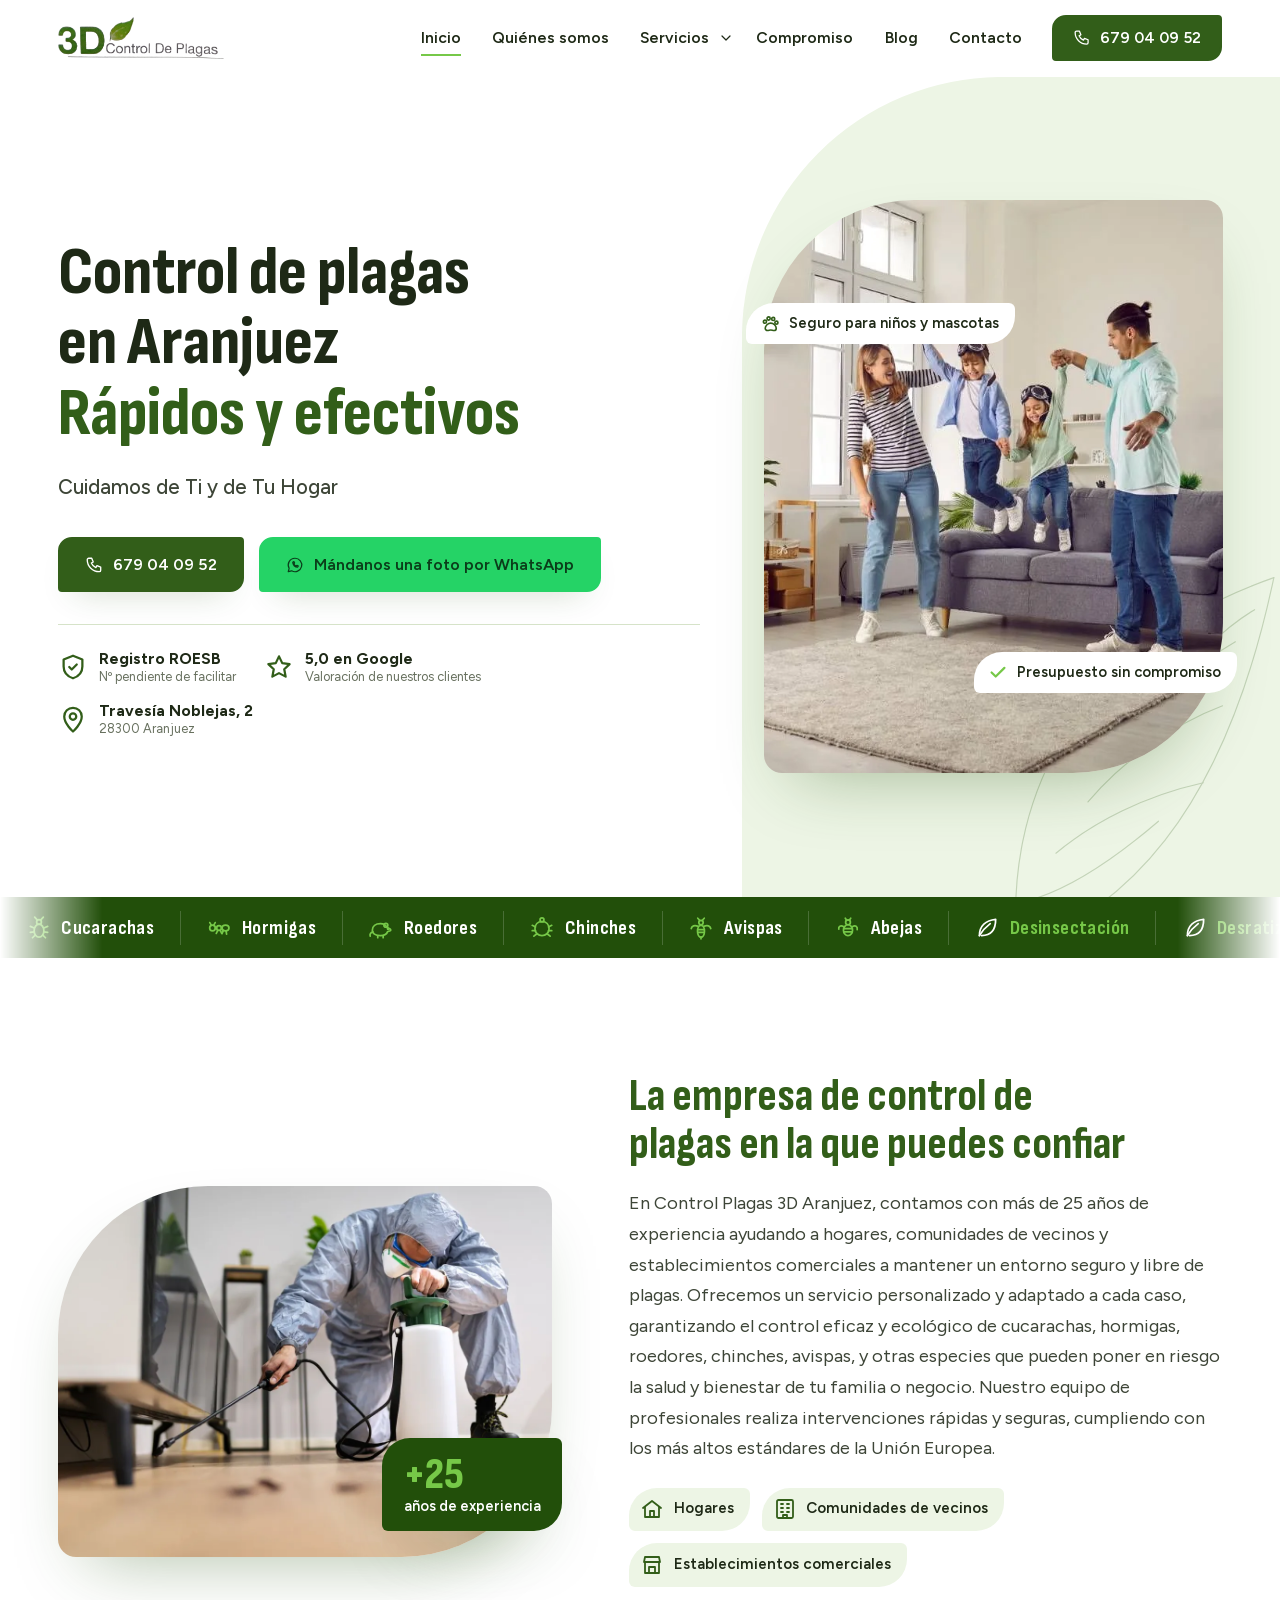
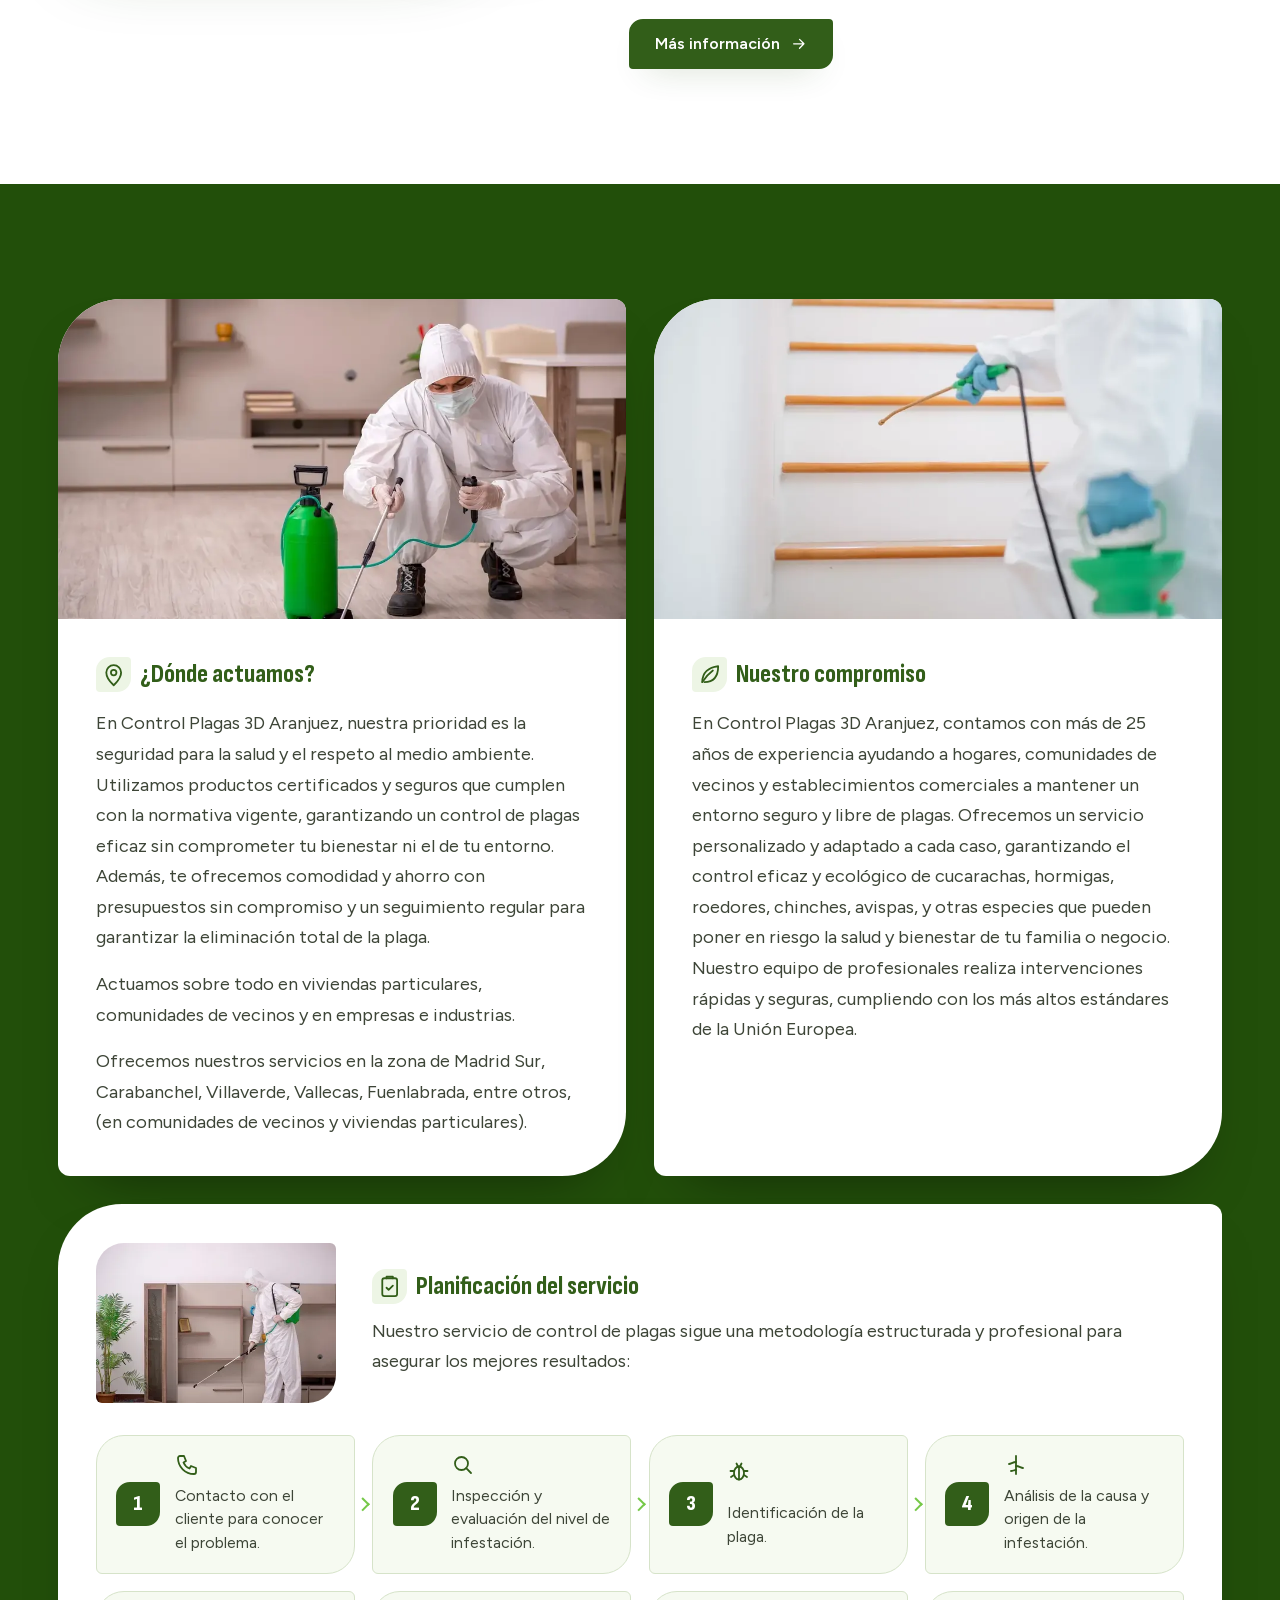
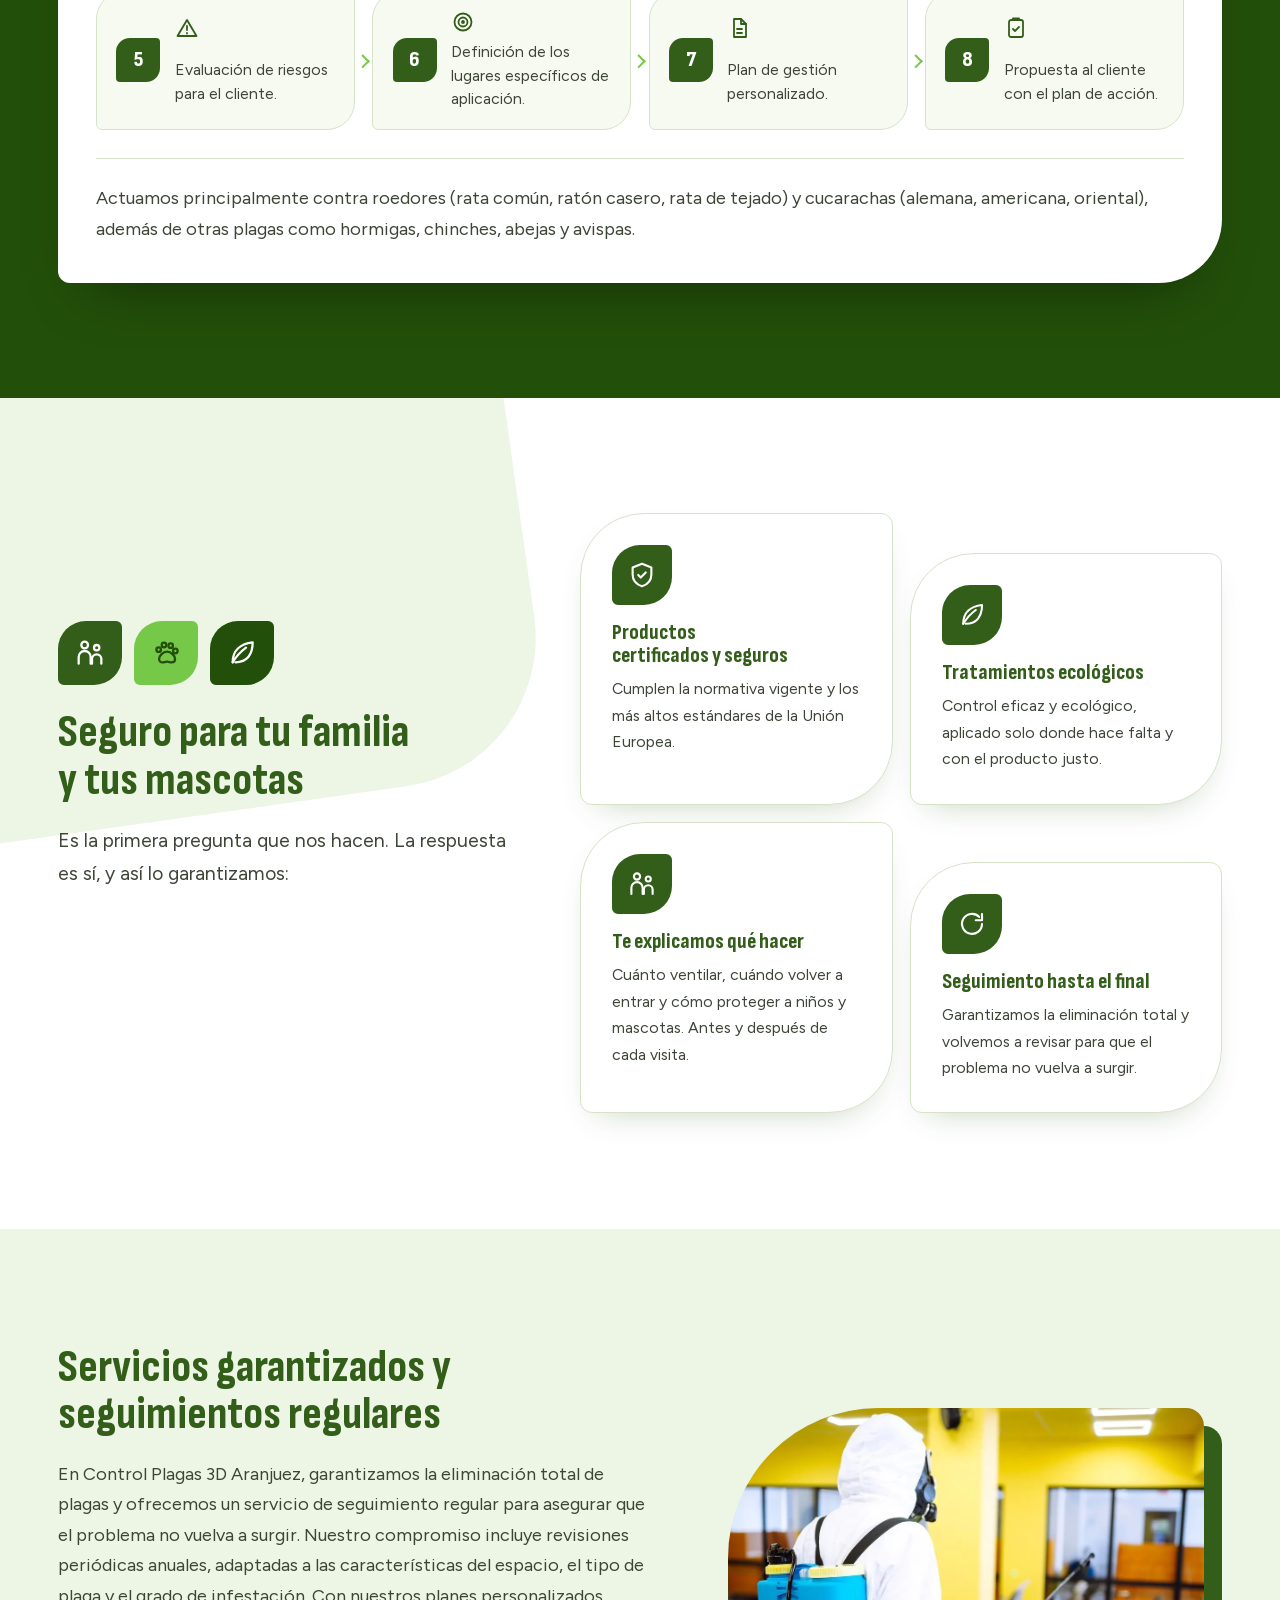
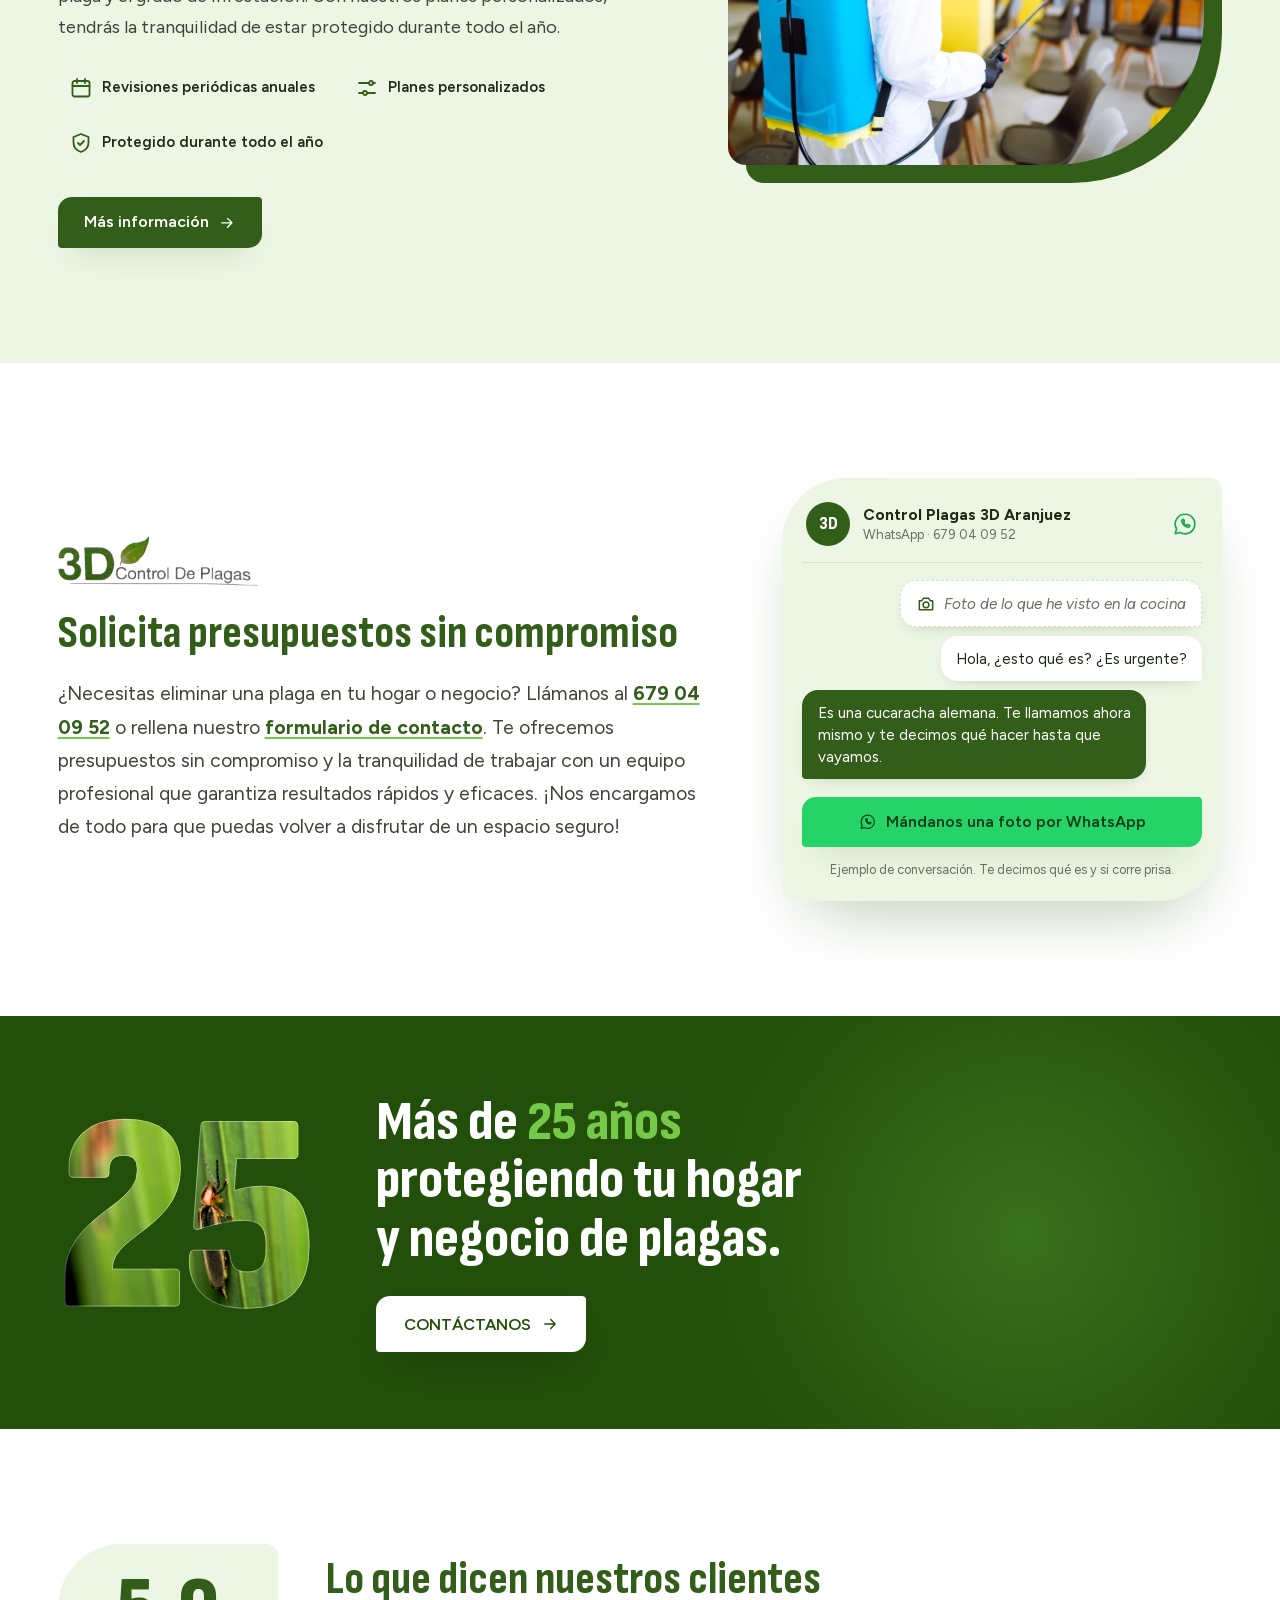
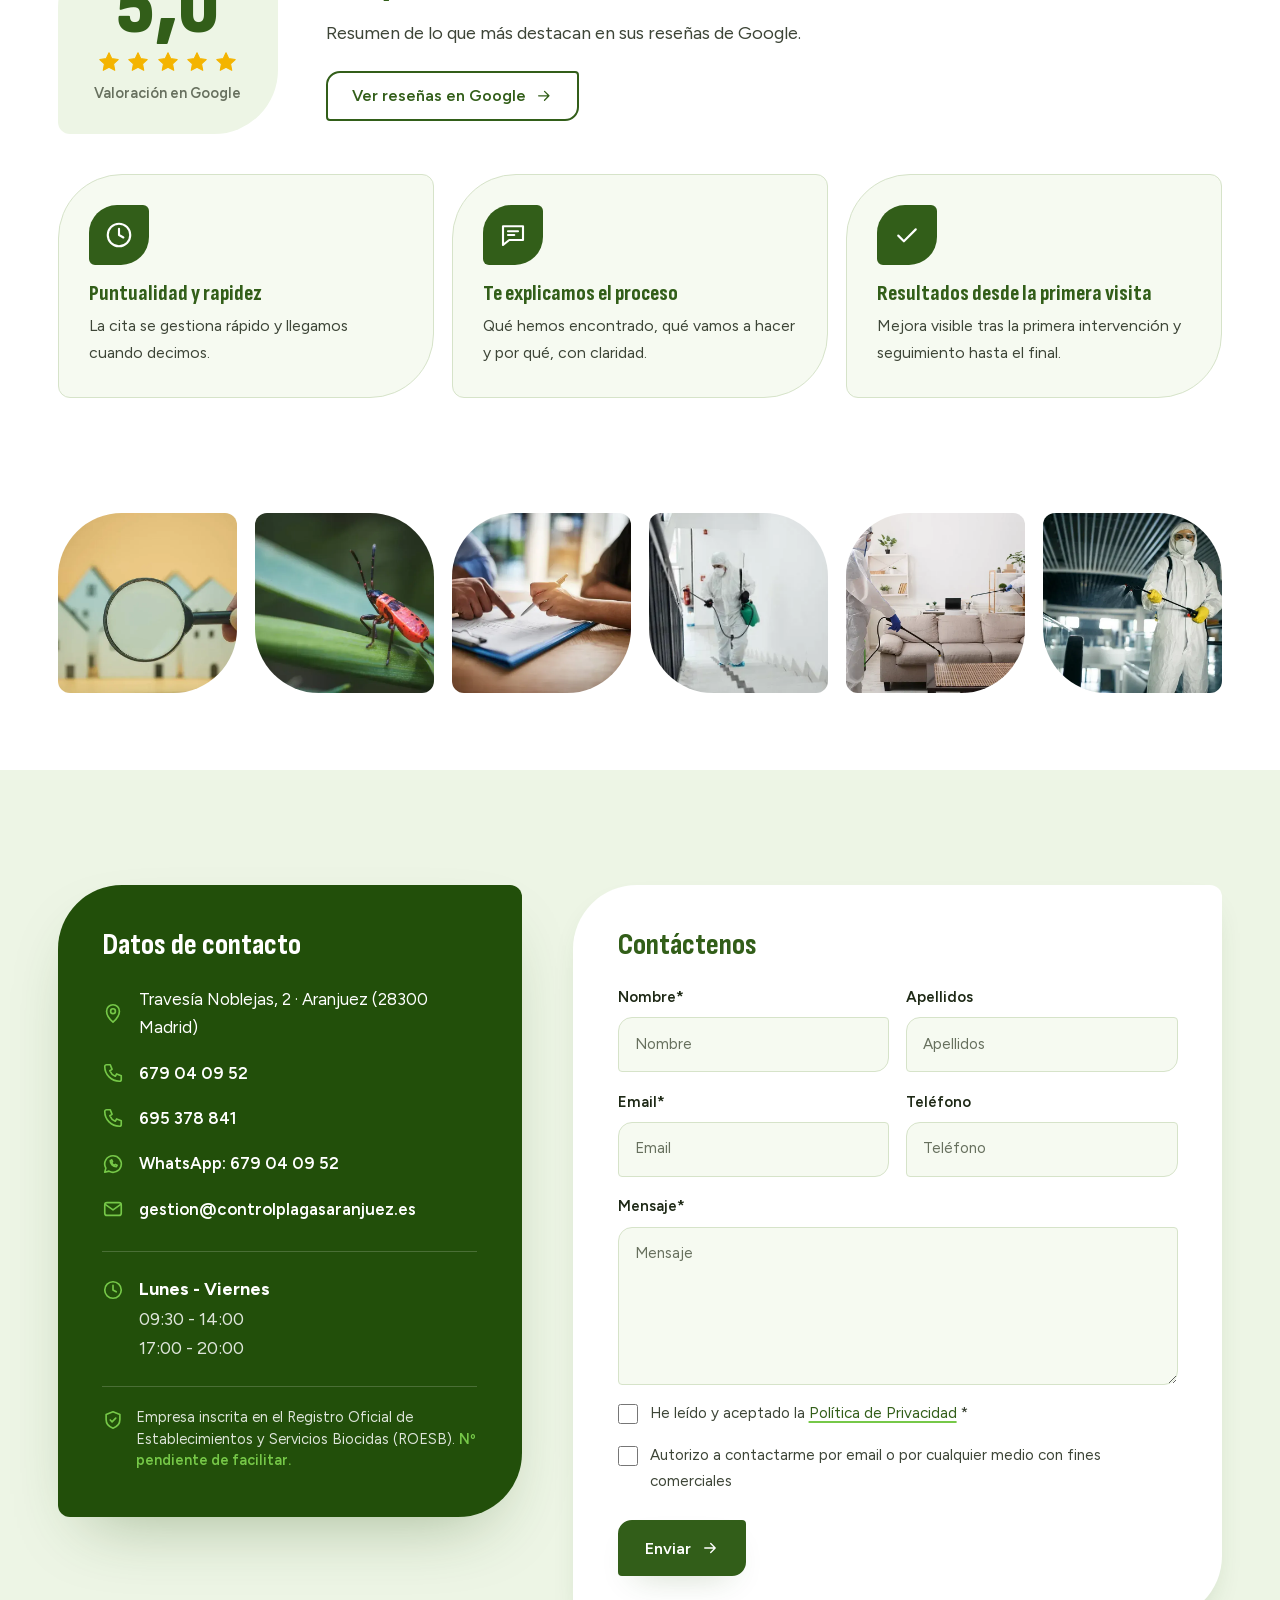
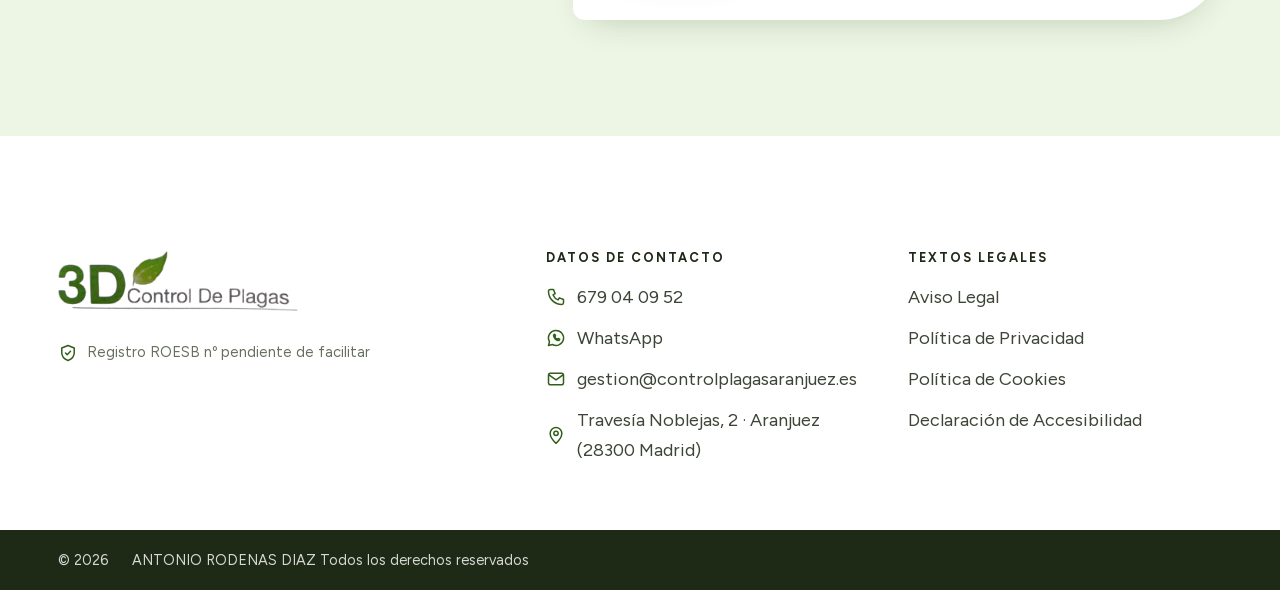
==== commit f7db4c00: "feat: v2 de la home — más animación, pictogramas, WhatsApp, ROESB, seguridad familiar y reseñas Añad" ====
--- a/index.html
+++ b/index.html
@@ -18,12 +18,40 @@
 <a class="salta" href="#principal">Saltar al contenido</a>
 
 <svg hidden aria-hidden="true" focusable="false">
-  <symbol id="i-tel" viewBox="0 0 24 24"><path d="M5 3h4l2 5-2.5 1.5a11 11 0 0 0 6 6L16 13l5 2v4a2 2 0 0 1-2 2A16 16 0 0 1 3 5a2 2 0 0 1 2-2Z" fill="none" stroke="currentColor" stroke-width="1.8" stroke-linejoin="round" stroke-linecap="round"/></symbol>
-  <symbol id="i-mail" viewBox="0 0 24 24"><rect x="3" y="5" width="18" height="14" rx="2.5" fill="none" stroke="currentColor" stroke-width="1.8"/><path d="m3.5 7 8.5 6 8.5-6" fill="none" stroke="currentColor" stroke-width="1.8" stroke-linecap="round" stroke-linejoin="round"/></symbol>
-  <symbol id="i-pin" viewBox="0 0 24 24"><path d="M12 22s7-6.2 7-12A7 7 0 0 0 5 10c0 5.8 7 12 7 12Z" fill="none" stroke="currentColor" stroke-width="1.8" stroke-linejoin="round"/><circle cx="12" cy="10" r="2.6" fill="none" stroke="currentColor" stroke-width="1.8"/></symbol>
-  <symbol id="i-reloj" viewBox="0 0 24 24"><circle cx="12" cy="12" r="9" fill="none" stroke="currentColor" stroke-width="1.8"/><path d="M12 7v5l3.5 2" fill="none" stroke="currentColor" stroke-width="1.8" stroke-linecap="round" stroke-linejoin="round"/></symbol>
-  <symbol id="i-flecha" viewBox="0 0 24 24"><path d="M5 12h14m-6-6 6 6-6 6" fill="none" stroke="currentColor" stroke-width="2" stroke-linecap="round" stroke-linejoin="round"/></symbol>
-  <symbol id="i-chevron" viewBox="0 0 24 24"><path d="m6 9 6 6 6-6" fill="none" stroke="currentColor" stroke-width="2" stroke-linecap="round" stroke-linejoin="round"/></symbol>
+  <symbol id="i-tel" viewBox="0 0 24 24"><path d="M5 3h4l2 5-2.5 1.5a11 11 0 0 0 6 6L16 13l5 2v4a2 2 0 0 1-2 2A16 16 0 0 1 3 5a2 2 0 0 1 2-2Z"/></symbol>
+  <symbol id="i-wa" viewBox="0 0 24 24"><path d="M12 3a9 9 0 0 0-7.8 13.5L3 21l4.6-1.2A9 9 0 1 0 12 3Z"/><path d="M9 8.5c0 3.5 3 6.5 6.5 6.5l1-1.6-2-.9-.9 1a4.8 4.8 0 0 1-3.1-3.1l1-.9-.9-2L9 8.5Z"/></symbol>
+  <symbol id="i-mail" viewBox="0 0 24 24"><rect x="3" y="5" width="18" height="14" rx="2.5"/><path d="m3.5 7 8.5 6 8.5-6"/></symbol>
+  <symbol id="i-pin" viewBox="0 0 24 24"><path d="M12 22s7-6.2 7-12A7 7 0 0 0 5 10c0 5.8 7 12 7 12Z"/><circle cx="12" cy="10" r="2.6"/></symbol>
+  <symbol id="i-reloj" viewBox="0 0 24 24"><circle cx="12" cy="12" r="9"/><path d="M12 7v5l3.5 2"/></symbol>
+  <symbol id="i-flecha" viewBox="0 0 24 24"><path d="M5 12h14m-6-6 6 6-6 6"/></symbol>
+  <symbol id="i-chevron" viewBox="0 0 24 24"><path d="m6 9 6 6 6-6"/></symbol>
+  <symbol id="i-escudo" viewBox="0 0 24 24"><path d="M12 3 4.5 6v5.5c0 4.6 3.2 8 7.5 9.5 4.3-1.5 7.5-4.9 7.5-9.5V6L12 3Z"/><path d="m9 12 2 2 4-4"/></symbol>
+  <symbol id="i-estrella" viewBox="0 0 24 24"><path d="m12 3.5 2.6 5.4 5.9.8-4.3 4.1 1.1 5.9L12 16.9l-5.3 2.8 1.1-5.9-4.3-4.1 5.9-.8Z"/></symbol>
+  <symbol id="i-hoja" viewBox="0 0 24 24"><path d="M5 19C5 10 11 5 20 4c0 9-4 15-13 15"/><path d="M5 19c3-5 6-8 10-11"/></symbol>
+  <symbol id="i-casa" viewBox="0 0 24 24"><path d="m3 11 9-7 9 7"/><path d="M5 10v10h14V10"/><path d="M10 20v-6h4v6"/></symbol>
+  <symbol id="i-edificio" viewBox="0 0 24 24"><rect x="4" y="3" width="16" height="18" rx="1.5"/><path d="M8 7h2M14 7h2M8 11h2M14 11h2M8 15h2M14 15h2M10 21v-3h4v3"/></symbol>
+  <symbol id="i-tienda" viewBox="0 0 24 24"><path d="M4 9h16l-1-5H5L4 9Z"/><path d="M5 9v11h14V9"/><path d="M9 20v-6h6v6"/></symbol>
+  <symbol id="i-familia" viewBox="0 0 24 24"><circle cx="8" cy="6" r="2.5"/><circle cx="17" cy="8" r="2"/><path d="M3.5 20v-5a4.5 4.5 0 0 1 9 0v5"/><path d="M13.5 20v-3.5a3.5 3.5 0 0 1 7 0V20"/></symbol>
+  <symbol id="i-huella" viewBox="0 0 24 24"><circle cx="6.5" cy="9.5" r="1.7"/><circle cx="10.5" cy="6" r="1.7"/><circle cx="15.5" cy="6.5" r="1.7"/><circle cx="19" cy="10.5" r="1.7"/><path d="M12.8 11c3 0 6 3 6 5.5 0 1.6-1.1 2.6-2.6 2.6-1.3 0-2-.6-3.4-.6s-2.1.6-3.4.6C7.9 19.1 6.8 18.1 6.8 16.5 6.8 14 9.8 11 12.8 11Z"/></symbol>
+  <symbol id="i-check" viewBox="0 0 24 24"><path d="m5 12.5 4.5 4.5L19 7.5"/></symbol>
+  <symbol id="i-lupa" viewBox="0 0 24 24"><circle cx="10.5" cy="10.5" r="6.5"/><path d="m20 20-4.8-4.8"/></symbol>
+  <symbol id="i-bicho" viewBox="0 0 24 24"><ellipse cx="12" cy="14" rx="5" ry="6.5"/><path d="M12 7.5v13M9.5 4.5l1.5 3M14.5 4.5l-1.5 3M7 12H3.5M7 16l-3 2M17 12h3.5M17 16l3 2"/></symbol>
+  <symbol id="i-raiz" viewBox="0 0 24 24"><path d="M12 3v18"/><path d="M12 9c-3 0-5 2-7 2M12 13c3 0 5 2 7 2M12 17c-2 0-3 1-5 1"/></symbol>
+  <symbol id="i-alerta" viewBox="0 0 24 24"><path d="M12 4 2.5 20h19L12 4Z"/><path d="M12 10v4M12 17v.5"/></symbol>
+  <symbol id="i-diana" viewBox="0 0 24 24"><circle cx="12" cy="12" r="8.5"/><circle cx="12" cy="12" r="4.5"/><circle cx="12" cy="12" r="1" fill="currentColor"/></symbol>
+  <symbol id="i-doc" viewBox="0 0 24 24"><path d="M7 3h7l5 5v13H7V3Z"/><path d="M14 3v5h5M10 13h5M10 17h5"/></symbol>
+  <symbol id="i-plan" viewBox="0 0 24 24"><rect x="5" y="4" width="14" height="17" rx="2"/><path d="M9 4V2.5h6V4"/><path d="m9 13 2 2 4-4"/></symbol>
+  <symbol id="i-calendario" viewBox="0 0 24 24"><rect x="3.5" y="5" width="17" height="15.5" rx="2"/><path d="M3.5 10h17M8 3v4M16 3v4"/></symbol>
+  <symbol id="i-ajustes" viewBox="0 0 24 24"><path d="M4 7h10M18 7h2M4 17h4M12 17h8"/><circle cx="16" cy="7" r="2"/><circle cx="10" cy="17" r="2"/></symbol>
+  <symbol id="i-refresco" viewBox="0 0 24 24"><path d="M20 12a8 8 0 1 1-2.3-5.7"/><path d="M20 4v5h-5"/></symbol>
+  <symbol id="i-camara" viewBox="0 0 24 24"><path d="M4 8h3l2-3h6l2 3h3v11H4V8Z"/><circle cx="12" cy="13" r="3.5"/></symbol>
+  <symbol id="i-chat" viewBox="0 0 24 24"><path d="M4 5h16v11H9l-5 4V5Z"/><path d="M8 9h8M8 12h5"/></symbol>
+  <symbol id="i-cucaracha" viewBox="0 0 24 24"><ellipse cx="12" cy="14.5" rx="4.5" ry="6"/><circle cx="12" cy="6.5" r="2.2"/><path d="M10.5 4.8 8 2M13.5 4.8 16 2"/><path d="M7.6 12 4 10.5M7.6 15.5 4 16M8.5 18.5 6 21M16.4 12 20 10.5M16.4 15.5 20 16M15.5 18.5 18 21"/></symbol>
+  <symbol id="i-hormiga" viewBox="0 0 24 24"><circle cx="6" cy="12" r="2.6"/><circle cx="12" cy="12" r="2.2"/><ellipse cx="18" cy="12" rx="3.2" ry="2.6"/><path d="M8.6 12h1.2M14.2 12h.6"/><path d="M5 9.6 3.5 7M7 9.6l1.5-2.6"/><path d="m11 14-1.5 3M13 14l1.5 3M16 14.2l-1.2 3M18.5 14.6l.5 3"/></symbol>
+  <symbol id="i-rata" viewBox="0 0 24 24"><path d="M4 14c0-3.5 3-6 7.5-6 3 0 5 1.5 6 3.5l3 1.5c.6.3.6 1.2 0 1.5L18 15.5c-.5 2-2.5 3.5-6.5 3.5C6.5 19 4 17 4 14Z"/><circle cx="16.5" cy="9.5" r="1.8"/><circle cx="18.6" cy="12.6" r=".6" fill="currentColor"/><path d="M4.5 15.5c-2 .5-3 2-2.5 4"/><path d="M9 19v2M14 19v2"/></symbol>
+  <symbol id="i-chinche" viewBox="0 0 24 24"><path d="M12 6c-4 0-6.5 3-6.5 7 0 3.5 3 6 6.5 6s6.5-2.5 6.5-6c0-4-2.5-7-6.5-7Z"/><circle cx="12" cy="4.5" r="1.8"/><path d="M6 11 3 9.5M6 14.5H3M7 17.5 4.5 19.5M18 11l3-1.5M18 14.5h3M17 17.5l2.5 2"/></symbol>
+  <symbol id="i-avispa" viewBox="0 0 24 24"><ellipse cx="12" cy="15" rx="3.2" ry="5.5"/><path d="M9.2 13.5h5.6M9 16h6"/><circle cx="12" cy="7" r="2"/><path d="M11 5.2 9 3M13 5.2 15 3"/><path d="M9.5 10.5C6 9 3.5 10 3 12.5M14.5 10.5c3.5-1.5 6-.5 6.5 2"/><path d="M12 20.5V22"/></symbol>
+  <symbol id="i-abeja" viewBox="0 0 24 24"><ellipse cx="12" cy="14" rx="4.2" ry="5"/><path d="M8.5 12.5h7M8.5 15.5h7"/><circle cx="12" cy="6.8" r="2.2"/><path d="M10.8 4.8 9.5 3M13.2 4.8 14.5 3"/><path d="M8.5 11C5 9 3 10.5 3.5 13M15.5 11c3.5-2 5.5-.5 5 2.5"/></symbol>
 </svg>
 
 <header class="cab" id="inicio">
@@ -35,17 +63,17 @@
     <nav class="cab__nav" id="nav-principal" aria-label="Principal">
       <ul class="cab__lista">
         <li><a class="cab__link cab__link--activo" href="#inicio" aria-current="page">Inicio</a></li>
-        <li><a class="cab__link" href="https://www.controlplagasaranjuez.es/quienes-somos" target="_blank" rel="noopener">Quiénes somos</a></li>
+        <li><a class="cab__link" href="#empresa">Quiénes somos</a></li>
         <li class="cab__item cab__item--sub">
-          <a class="cab__link" href="https://www.controlplagasaranjuez.es/servicios" target="_blank" rel="noopener">Servicios</a>
+          <a class="cab__link" href="#compromiso">Servicios</a>
           <button class="cab__sub-toggle" type="button" aria-expanded="false" aria-controls="sub-servicios" aria-label="Abrir el submenú de Servicios"><svg width="16" height="16"><use href="#i-chevron"/></svg></button>
           <ul class="cab__sub" id="sub-servicios">
-            <li><a href="https://www.controlplagasaranjuez.es/servicios/roedores" target="_blank" rel="noopener">Roedores</a></li>
-            <li><a href="https://www.controlplagasaranjuez.es/servicios/cucarachas-y-hormigas" target="_blank" rel="noopener">Cucarachas y Hormigas</a></li>
-            <li><a href="https://www.controlplagasaranjuez.es/servicios/mas-plagas" target="_blank" rel="noopener">Más plagas</a></li>
+            <li><a href="https://www.controlplagasaranjuez.es/servicios/roedores" target="_blank" rel="noopener"><svg width="20" height="20" aria-hidden="true"><use href="#i-rata"/></svg>Roedores</a></li>
+            <li><a href="https://www.controlplagasaranjuez.es/servicios/cucarachas-y-hormigas" target="_blank" rel="noopener"><svg width="20" height="20" aria-hidden="true"><use href="#i-cucaracha"/></svg>Cucarachas y Hormigas</a></li>
+            <li><a href="https://www.controlplagasaranjuez.es/servicios/mas-plagas" target="_blank" rel="noopener"><svg width="20" height="20" aria-hidden="true"><use href="#i-chinche"/></svg>Más plagas</a></li>
           </ul>
         </li>
-        <li><a class="cab__link" href="https://www.controlplagasaranjuez.es/compromiso" target="_blank" rel="noopener">Compromiso</a></li>
+        <li><a class="cab__link" href="#seguridad">Compromiso</a></li>
         <li><a class="cab__link" href="https://www.controlplagasaranjuez.es/blog" target="_blank" rel="noopener">Blog</a></li>
         <li><a class="cab__link" href="#contacto">Contacto</a></li>
       </ul>
@@ -65,32 +93,82 @@
 
   <!-- ===== HERO ===== -->
   <section class="hero" aria-labelledby="titulo-hero">
-    <div class="hero__panel" aria-hidden="true"></div>
+    <div class="hero__panel" aria-hidden="true">
+      <svg class="hero__venas" viewBox="0 0 520 640" fill="none" stroke="currentColor" stroke-width="1.5" stroke-linecap="round">
+        <path class="traza" d="M60 620C40 420 120 160 460 40"/>
+        <path class="traza" d="M60 620C220 560 380 420 460 40"/>
+        <path class="traza" d="M120 470c60-50 140-90 230-110"/>
+        <path class="traza" d="M90 540c60-20 120-60 190-120"/>
+        <path class="traza" d="M170 390c50-60 130-120 210-150"/>
+        <path class="traza" d="M230 300c40-60 100-120 170-160"/>
+        <path class="traza" d="M300 220c30-50 80-100 130-130"/>
+      </svg>
+    </div>
     <div class="env hero__env">
       <div class="hero__texto">
         <h1 class="hero__titulo" id="titulo-hero">Control de plagas en Aranjuez <em>Rápidos y efectivos</em></h1>
         <p class="hero__tag">Cuidamos de Ti y de Tu Hogar</p>
         <div class="hero__acciones">
           <a class="btn btn--grande" href="tel:+34679040952"><svg width="20" height="20" aria-hidden="true"><use href="#i-tel"/></svg>679 04 09 52</a>
-          <a class="btn btn--grande btn--linea" href="tel:+34695378841"><svg width="20" height="20" aria-hidden="true"><use href="#i-tel"/></svg>695 378 841</a>
-        </div>
+          <a class="btn btn--grande btn--wa" href="https://wa.me/34679040952?text=Hola%2C%20os%20mando%20una%20foto%20de%20lo%20que%20he%20visto." target="_blank" rel="noopener"><svg width="22" height="22" aria-hidden="true"><use href="#i-wa"/></svg>Mándanos una foto por WhatsApp</a>
+        </div>
+        <ul class="sellos hero__sellos" aria-label="Datos de confianza">
+          <li class="sello"><svg aria-hidden="true"><use href="#i-escudo"/></svg><span><b>Registro ROESB</b><small>Nº pendiente de facilitar</small></span></li>
+          <li class="sello"><svg aria-hidden="true"><use href="#i-estrella"/></svg><span><b>5,0 en Google</b><small>Valoración de nuestros clientes</small></span></li>
+          <li class="sello"><svg aria-hidden="true"><use href="#i-pin"/></svg><span><b>Travesía Noblejas, 2</b><small>28300 Aranjuez</small></span></li>
+        </ul>
       </div>
       <figure class="hero__foto">
         <img src="assets/img/hero-familia.webp" alt="Una familia juega en el salón de su casa" width="1100" height="733" fetchpriority="high">
+        <span class="chip hero__chip hero__chip--1"><svg aria-hidden="true"><use href="#i-huella"/></svg>Seguro para niños y mascotas</span>
+        <span class="chip hero__chip hero__chip--2"><svg aria-hidden="true"><use href="#i-check"/></svg>Presupuesto sin compromiso</span>
       </figure>
     </div>
   </section>
+
+  <!-- ===== CINTA DE PICTOGRAMAS ===== -->
+  <div class="cinta" aria-hidden="true">
+    <div class="cinta__pista">
+      <ul class="cinta__lista">
+        <li><svg><use href="#i-cucaracha"/></svg>Cucarachas</li>
+        <li><svg><use href="#i-hormiga"/></svg>Hormigas</li>
+        <li><svg><use href="#i-rata"/></svg>Roedores</li>
+        <li><svg><use href="#i-chinche"/></svg>Chinches</li>
+        <li><svg><use href="#i-avispa"/></svg>Avispas</li>
+        <li><svg><use href="#i-abeja"/></svg>Abejas</li>
+        <li class="cinta__d"><svg><use href="#i-hoja"/></svg>Desinsectación</li>
+        <li class="cinta__d"><svg><use href="#i-hoja"/></svg>Desratización</li>
+        <li class="cinta__d"><svg><use href="#i-hoja"/></svg>Desinfección</li>
+      </ul>
+      <ul class="cinta__lista">
+        <li><svg><use href="#i-cucaracha"/></svg>Cucarachas</li>
+        <li><svg><use href="#i-hormiga"/></svg>Hormigas</li>
+        <li><svg><use href="#i-rata"/></svg>Roedores</li>
+        <li><svg><use href="#i-chinche"/></svg>Chinches</li>
+        <li><svg><use href="#i-avispa"/></svg>Avispas</li>
+        <li><svg><use href="#i-abeja"/></svg>Abejas</li>
+        <li class="cinta__d"><svg><use href="#i-hoja"/></svg>Desinsectación</li>
+        <li class="cinta__d"><svg><use href="#i-hoja"/></svg>Desratización</li>
+        <li class="cinta__d"><svg><use href="#i-hoja"/></svg>Desinfección</li>
+      </ul>
+    </div>
+  </div>
 
   <!-- ===== LA EMPRESA ===== -->
   <section class="empresa" id="empresa" aria-labelledby="titulo-empresa">
     <div class="env empresa__env">
-      <figure class="empresa__foto revela">
-        <img src="assets/img/empresa.webp" alt="Técnico de Control Plagas 3D aplicando un tratamiento bajo un mueble" width="1200" height="800" loading="lazy">
+      <figure class="empresa__foto revela revela--zoom">
+        <div class="parallax"><img src="assets/img/empresa.webp" alt="Técnico de Control Plagas 3D aplicando un tratamiento bajo un mueble" width="1200" height="800" loading="lazy"></div>
         <figcaption class="empresa__sello"><b>+25</b><span>años de experiencia</span></figcaption>
       </figure>
       <div class="empresa__texto revela" style="--i:1">
         <h2 id="titulo-empresa">La empresa de control de plagas en la que puedes confiar</h2>
         <p>En Control Plagas 3D Aranjuez, contamos con más de 25 años de experiencia ayudando a hogares, comunidades de vecinos y establecimientos comerciales a mantener un entorno seguro y libre de plagas. Ofrecemos un servicio personalizado y adaptado a cada caso, garantizando el control eficaz y ecológico de cucarachas, hormigas, roedores, chinches, avispas, y otras especies que pueden poner en riesgo la salud y bienestar de tu familia o negocio. Nuestro equipo de profesionales realiza intervenciones rápidas y seguras, cumpliendo con los más altos estándares de la Unión Europea.</p>
+        <ul class="puntos" aria-label="A quién ayudamos">
+          <li class="revela revela--pop" style="--i:2"><svg aria-hidden="true"><use href="#i-casa"/></svg><span>Hogares</span></li>
+          <li class="revela revela--pop" style="--i:3"><svg aria-hidden="true"><use href="#i-edificio"/></svg><span>Comunidades de vecinos</span></li>
+          <li class="revela revela--pop" style="--i:4"><svg aria-hidden="true"><use href="#i-tienda"/></svg><span>Establecimientos comerciales</span></li>
+        </ul>
         <a class="btn" href="#contacto">Más información <svg width="18" height="18" aria-hidden="true"><use href="#i-flecha"/></svg></a>
       </div>
     </div>
@@ -105,7 +183,7 @@
           <img src="assets/img/donde-actuamos.webp" alt="Técnico con equipo de protección tratando el suelo de una vivienda" width="960" height="641" loading="lazy">
         </figure>
         <div class="tarjeta__cuerpo">
-          <h3>¿Dónde actuamos?</h3>
+          <h3><span class="ico"><svg aria-hidden="true"><use href="#i-pin"/></svg></span>¿Dónde actuamos?</h3>
           <p>En Control Plagas 3D Aranjuez, nuestra prioridad es la seguridad para la salud y el respeto al medio ambiente. Utilizamos productos certificados y seguros que cumplen con la normativa vigente, garantizando un control de plagas eficaz sin comprometer tu bienestar ni el de tu entorno. Además, te ofrecemos comodidad y ahorro con presupuestos sin compromiso y un seguimiento regular para garantizar la eliminación total de la plaga.</p>
           <p>Actuamos sobre todo en viviendas particulares, comunidades de vecinos y en empresas e industrias.</p>
           <p>Ofrecemos nuestros servicios en la zona de Madrid Sur, Carabanchel, Villaverde, Vallecas, Fuenlabrada, entre otros, (en comunidades de vecinos y viviendas particulares).</p>
@@ -117,7 +195,7 @@
           <img src="assets/img/compromiso.webp" alt="Aplicación de un tratamiento en la escalera de una comunidad" width="960" height="640" loading="lazy">
         </figure>
         <div class="tarjeta__cuerpo">
-          <h3>Nuestro compromiso</h3>
+          <h3><span class="ico"><svg aria-hidden="true"><use href="#i-hoja"/></svg></span>Nuestro compromiso</h3>
           <p>En Control Plagas 3D Aranjuez, contamos con más de 25 años de experiencia ayudando a hogares, comunidades de vecinos y establecimientos comerciales a mantener un entorno seguro y libre de plagas. Ofrecemos un servicio personalizado y adaptado a cada caso, garantizando el control eficaz y ecológico de cucarachas, hormigas, roedores, chinches, avispas, y otras especies que pueden poner en riesgo la salud y bienestar de tu familia o negocio. Nuestro equipo de profesionales realiza intervenciones rápidas y seguras, cumpliendo con los más altos estándares de la Unión Europea.</p>
         </div>
       </article>
@@ -128,23 +206,60 @@
             <img src="assets/img/planificacion.webp" alt="Técnico revisando un mueble durante una inspección" width="480" height="320" loading="lazy">
           </figure>
           <div>
-            <h3>Planificación del servicio</h3>
+            <h3><span class="ico"><svg aria-hidden="true"><use href="#i-plan"/></svg></span>Planificación del servicio</h3>
             <p>Nuestro servicio de control de plagas sigue una metodología estructurada y profesional para asegurar los mejores resultados:</p>
           </div>
         </div>
         <ol class="pasos">
-          <li class="pasos__item revela" style="--i:0">Contacto con el cliente para conocer el problema.</li>
-          <li class="pasos__item revela" style="--i:1">Inspección y evaluación del nivel de infestación.</li>
-          <li class="pasos__item revela" style="--i:2">Identificación de la plaga.</li>
-          <li class="pasos__item revela" style="--i:3">Análisis de la causa y origen de la infestación.</li>
-          <li class="pasos__item revela" style="--i:4">Evaluación de riesgos para el cliente.</li>
-          <li class="pasos__item revela" style="--i:5">Definición de los lugares específicos de aplicación.</li>
-          <li class="pasos__item revela" style="--i:6">Plan de gestión personalizado.</li>
-          <li class="pasos__item revela" style="--i:7">Propuesta al cliente con el plan de acción.</li>
+          <li class="pasos__item revela revela--pop" style="--i:0"><svg class="pasos__ico" aria-hidden="true"><use href="#i-tel"/></svg><span>Contacto con el cliente para conocer el problema.</span></li>
+          <li class="pasos__item revela revela--pop" style="--i:1"><svg class="pasos__ico" aria-hidden="true"><use href="#i-lupa"/></svg><span>Inspección y evaluación del nivel de infestación.</span></li>
+          <li class="pasos__item revela revela--pop" style="--i:2"><svg class="pasos__ico" aria-hidden="true"><use href="#i-bicho"/></svg><span>Identificación de la plaga.</span></li>
+          <li class="pasos__item revela revela--pop" style="--i:3"><svg class="pasos__ico" aria-hidden="true"><use href="#i-raiz"/></svg><span>Análisis de la causa y origen de la infestación.</span></li>
+          <li class="pasos__item revela revela--pop" style="--i:4"><svg class="pasos__ico" aria-hidden="true"><use href="#i-alerta"/></svg><span>Evaluación de riesgos para el cliente.</span></li>
+          <li class="pasos__item revela revela--pop" style="--i:5"><svg class="pasos__ico" aria-hidden="true"><use href="#i-diana"/></svg><span>Definición de los lugares específicos de aplicación.</span></li>
+          <li class="pasos__item revela revela--pop" style="--i:6"><svg class="pasos__ico" aria-hidden="true"><use href="#i-doc"/></svg><span>Plan de gestión personalizado.</span></li>
+          <li class="pasos__item revela revela--pop" style="--i:7"><svg class="pasos__ico" aria-hidden="true"><use href="#i-plan"/></svg><span>Propuesta al cliente con el plan de acción.</span></li>
         </ol>
         <p class="tarjeta__cierre">Actuamos principalmente contra roedores (rata común, ratón casero, rata de tejado) y cucarachas (alemana, americana, oriental), además de otras plagas como hormigas, chinches, abejas y avispas.</p>
       </article>
 
+    </div>
+  </section>
+
+  <!-- ===== SEGURIDAD: FAMILIA Y MASCOTAS (bloque nuevo, aprobado) ===== -->
+  <section class="seguridad" id="seguridad" aria-labelledby="titulo-seguridad">
+    <div class="env seguridad__env">
+      <div class="seguridad__texto revela">
+        <div class="seguridad__picto" aria-hidden="true">
+          <span class="revela revela--pop" style="--i:1"><svg><use href="#i-familia"/></svg></span>
+          <span class="revela revela--pop" style="--i:2"><svg><use href="#i-huella"/></svg></span>
+          <span class="revela revela--pop" style="--i:3"><svg><use href="#i-hoja"/></svg></span>
+        </div>
+        <h2 id="titulo-seguridad">Seguro para tu familia y tus mascotas</h2>
+        <p>Es la primera pregunta que nos hacen. La respuesta es sí, y así lo garantizamos:</p>
+      </div>
+      <ul class="seguridad__tiles">
+        <li class="tile revela revela--pop" style="--i:1">
+          <span class="tile__ico"><svg aria-hidden="true"><use href="#i-escudo"/></svg></span>
+          <h3>Productos certificados y seguros</h3>
+          <p>Cumplen la normativa vigente y los más altos estándares de la Unión Europea.</p>
+        </li>
+        <li class="tile revela revela--pop" style="--i:2">
+          <span class="tile__ico"><svg aria-hidden="true"><use href="#i-hoja"/></svg></span>
+          <h3>Tratamientos ecológicos</h3>
+          <p>Control eficaz y ecológico, aplicado solo donde hace falta y con el producto justo.</p>
+        </li>
+        <li class="tile revela revela--pop" style="--i:3">
+          <span class="tile__ico"><svg aria-hidden="true"><use href="#i-familia"/></svg></span>
+          <h3>Te explicamos qué hacer</h3>
+          <p>Cuánto ventilar, cuándo volver a entrar y cómo proteger a niños y mascotas. Antes y después de cada visita.</p>
+        </li>
+        <li class="tile revela revela--pop" style="--i:4">
+          <span class="tile__ico"><svg aria-hidden="true"><use href="#i-refresco"/></svg></span>
+          <h3>Seguimiento hasta el final</h3>
+          <p>Garantizamos la eliminación total y volvemos a revisar para que el problema no vuelva a surgir.</p>
+        </li>
+      </ul>
     </div>
   </section>
 
@@ -154,36 +269,89 @@
       <div class="garantia__texto revela">
         <h2 id="titulo-garantia">Servicios garantizados y seguimientos regulares</h2>
         <p>En Control Plagas 3D Aranjuez, garantizamos la eliminación total de plagas y ofrecemos un servicio de seguimiento regular para asegurar que el problema no vuelva a surgir. Nuestro compromiso incluye revisiones periódicas anuales, adaptadas a las características del espacio, el tipo de plaga y el grado de infestación. Con nuestros planes personalizados, tendrás la tranquilidad de estar protegido durante todo el año.</p>
+        <ul class="puntos" aria-label="Qué incluye">
+          <li class="revela revela--pop" style="--i:1"><svg aria-hidden="true"><use href="#i-calendario"/></svg><span>Revisiones periódicas anuales</span></li>
+          <li class="revela revela--pop" style="--i:2"><svg aria-hidden="true"><use href="#i-ajustes"/></svg><span>Planes personalizados</span></li>
+          <li class="revela revela--pop" style="--i:3"><svg aria-hidden="true"><use href="#i-escudo"/></svg><span>Protegido durante todo el año</span></li>
+        </ul>
         <a class="btn" href="#contacto">Más información <svg width="18" height="18" aria-hidden="true"><use href="#i-flecha"/></svg></a>
       </div>
-      <figure class="garantia__foto revela" style="--i:1">
-        <img src="assets/img/garantia.webp" alt="Técnico con mochila pulverizadora tratando una oficina" width="1200" height="801" loading="lazy">
+      <figure class="garantia__foto revela revela--zoom" style="--i:1">
+        <div class="parallax"><img src="assets/img/garantia.webp" alt="Técnico con mochila pulverizadora tratando una oficina" width="1200" height="801" loading="lazy"></div>
       </figure>
     </div>
   </section>
 
-  <!-- ===== SOLICITA PRESUPUESTOS ===== -->
+  <!-- ===== SOLICITA PRESUPUESTOS + WHATSAPP ===== -->
   <section class="presupuesto" id="presupuesto" aria-labelledby="titulo-presupuesto">
     <div class="env presupuesto__env">
-      <img class="presupuesto__logo revela" src="assets/img/logo.png" alt="" width="623" height="156" loading="lazy">
-      <div class="presupuesto__texto revela" style="--i:1">
+      <div class="presupuesto__texto revela">
+        <img class="presupuesto__logo" src="assets/img/logo.png" alt="" width="623" height="156" loading="lazy">
         <h2 id="titulo-presupuesto">Solicita presupuestos sin compromiso</h2>
         <p>¿Necesitas eliminar una plaga en tu hogar o negocio? Llámanos al <a href="tel:+34679040952">679 04 09 52</a> o rellena nuestro <a href="#contacto">formulario de contacto</a>. Te ofrecemos presupuestos sin compromiso y la tranquilidad de trabajar con un equipo profesional que garantiza resultados rápidos y eficaces. ¡Nos encargamos de todo para que puedas volver a disfrutar de un espacio seguro!</p>
       </div>
-      <div class="presupuesto__visual revela" style="--i:2" aria-hidden="true">
-        <img class="presupuesto__bicho" src="assets/img/cucaracha.webp" alt="" width="640" height="739" loading="lazy">
-      </div>
+      <aside class="chat revela revela--zoom" style="--i:1" aria-label="Mándanos una foto por WhatsApp">
+        <div class="chat__cabecera">
+          <span class="chat__avatar" aria-hidden="true">3D</span>
+          <div><b>Control Plagas 3D Aranjuez</b><small>WhatsApp · 679 04 09 52</small></div>
+          <svg class="chat__wa" aria-hidden="true"><use href="#i-wa"/></svg>
+        </div>
+        <div class="chat__burbujas">
+          <p class="chat__burbuja chat__burbuja--cliente chat__burbuja--foto"><svg aria-hidden="true"><use href="#i-camara"/></svg>Foto de lo que he visto en la cocina</p>
+          <p class="chat__burbuja chat__burbuja--cliente">Hola, ¿esto qué es? ¿Es urgente?</p>
+          <p class="chat__burbuja chat__burbuja--empresa">Es una cucaracha alemana. Te llamamos ahora mismo y te decimos qué hacer hasta que vayamos.</p>
+        </div>
+        <a class="btn btn--wa" href="https://wa.me/34679040952?text=Hola%2C%20os%20mando%20una%20foto%20de%20lo%20que%20he%20visto." target="_blank" rel="noopener"><svg width="22" height="22" aria-hidden="true"><use href="#i-wa"/></svg>Mándanos una foto por WhatsApp</a>
+        <small class="chat__nota">Ejemplo de conversación. Te decimos qué es y si corre prisa.</small>
+      </aside>
     </div>
   </section>
 
   <!-- ===== MÁS DE 25 AÑOS ===== -->
   <section class="anos" aria-label="Más de 25 años protegiendo tu hogar y negocio de plagas">
-    <div class="anos__fondo" aria-hidden="true">
-      <img src="assets/img/banda-25-anos.webp" alt="" width="1600" height="1067" loading="lazy">
-    </div>
-    <div class="env anos__env revela">
-      <p class="anos__titulo">Más de <span>25 años</span> protegiendo tu hogar y negocio de plagas.</p>
-      <a class="btn btn--claro btn--grande" href="#contacto">CONTÁCTANOS <svg width="18" height="18" aria-hidden="true"><use href="#i-flecha"/></svg></a>
+    <div class="env anos__env">
+      <div class="anos__num revela revela--zoom" aria-hidden="true"><span class="anos__cifra">25</span></div>
+      <div class="anos__texto revela" style="--i:1">
+        <p class="anos__titulo">Más de <span>25 años</span> protegiendo tu hogar y negocio de plagas.</p>
+        <a class="btn btn--claro btn--grande" href="#contacto">CONTÁCTANOS <svg width="18" height="18" aria-hidden="true"><use href="#i-flecha"/></svg></a>
+      </div>
+    </div>
+  </section>
+
+  <!-- ===== OPINIONES EN GOOGLE (bloque nuevo, aprobado) ===== -->
+  <section class="opiniones" id="opiniones" aria-labelledby="titulo-opiniones">
+    <div class="env">
+      <div class="opiniones__cabecera">
+        <div class="nota revela revela--zoom">
+          <b class="nota__cifra">5,0</b>
+          <span class="nota__estrellas" aria-label="Cinco estrellas sobre cinco">
+            <svg class="revela revela--pop" style="--i:1"><use href="#i-estrella"/></svg><svg class="revela revela--pop" style="--i:2"><use href="#i-estrella"/></svg><svg class="revela revela--pop" style="--i:3"><use href="#i-estrella"/></svg><svg class="revela revela--pop" style="--i:4"><use href="#i-estrella"/></svg><svg class="revela revela--pop" style="--i:5"><use href="#i-estrella"/></svg>
+          </span>
+          <small>Valoración en Google</small>
+        </div>
+        <div class="opiniones__texto revela" style="--i:1">
+          <h2 id="titulo-opiniones">Lo que dicen nuestros clientes</h2>
+          <p>Resumen de lo que más destacan en sus reseñas de Google.</p>
+          <a class="btn btn--linea" href="https://www.google.com/maps/search/?api=1&query=Control+Plagas+Aranjuez+3D+Travesia+de+Noblejas+2+Aranjuez" target="_blank" rel="noopener">Ver reseñas en Google <svg width="18" height="18" aria-hidden="true"><use href="#i-flecha"/></svg></a>
+        </div>
+      </div>
+      <ul class="opiniones__lista">
+        <li class="opinion revela revela--pop" style="--i:1">
+          <span class="tile__ico"><svg aria-hidden="true"><use href="#i-reloj"/></svg></span>
+          <h3>Puntualidad y rapidez</h3>
+          <p>La cita se gestiona rápido y llegamos cuando decimos.</p>
+        </li>
+        <li class="opinion revela revela--pop" style="--i:2">
+          <span class="tile__ico"><svg aria-hidden="true"><use href="#i-chat"/></svg></span>
+          <h3>Te explicamos el proceso</h3>
+          <p>Qué hemos encontrado, qué vamos a hacer y por qué, con claridad.</p>
+        </li>
+        <li class="opinion revela revela--pop" style="--i:3">
+          <span class="tile__ico"><svg aria-hidden="true"><use href="#i-check"/></svg></span>
+          <h3>Resultados desde la primera visita</h3>
+          <p>Mejora visible tras la primera intervención y seguimiento hasta el final.</p>
+        </li>
+      </ul>
     </div>
   </section>
 
@@ -191,12 +359,12 @@
   <section class="galeria" aria-label="Galería de trabajos">
     <div class="env">
       <ul class="galeria__lista">
-        <li class="galeria__item revela" style="--i:0"><img src="assets/img/galeria-1.webp" alt="Inspección de viviendas" width="640" height="640" loading="lazy"></li>
-        <li class="galeria__item revela" style="--i:1"><img src="assets/img/galeria-2.webp" alt="Identificación de la plaga" width="640" height="640" loading="lazy"></li>
-        <li class="galeria__item revela" style="--i:2"><img src="assets/img/galeria-3.webp" alt="Firma del plan de acción con el cliente" width="640" height="640" loading="lazy"></li>
-        <li class="galeria__item revela" style="--i:3"><img src="assets/img/galeria-4.webp" alt="Tratamiento en las zonas comunes de un edificio" width="612" height="408" loading="lazy"></li>
-        <li class="galeria__item revela" style="--i:4"><img src="assets/img/galeria-5.webp" alt="Tratamiento en el salón de una vivienda" width="640" height="640" loading="lazy"></li>
-        <li class="galeria__item revela" style="--i:5"><img src="assets/img/galeria-6.webp" alt="Tratamiento en un local comercial" width="640" height="640" loading="lazy"></li>
+        <li class="galeria__item revela revela--pop" style="--i:0"><img src="assets/img/galeria-1.webp" alt="Inspección de viviendas" width="640" height="640" loading="lazy"></li>
+        <li class="galeria__item revela revela--pop" style="--i:1"><img src="assets/img/galeria-2.webp" alt="Identificación de la plaga" width="640" height="640" loading="lazy"></li>
+        <li class="galeria__item revela revela--pop" style="--i:2"><img src="assets/img/galeria-3.webp" alt="Firma del plan de acción con el cliente" width="640" height="640" loading="lazy"></li>
+        <li class="galeria__item revela revela--pop" style="--i:3"><img src="assets/img/galeria-4.webp" alt="Tratamiento en las zonas comunes de un edificio" width="612" height="408" loading="lazy"></li>
+        <li class="galeria__item revela revela--pop" style="--i:4"><img src="assets/img/galeria-5.webp" alt="Tratamiento en el salón de una vivienda" width="640" height="640" loading="lazy"></li>
+        <li class="galeria__item revela revela--pop" style="--i:5"><img src="assets/img/galeria-6.webp" alt="Tratamiento en un local comercial" width="640" height="640" loading="lazy"></li>
       </ul>
     </div>
   </section>
@@ -205,12 +373,13 @@
   <section class="contacto" id="contacto" aria-labelledby="titulo-contacto">
     <div class="env contacto__env">
 
-      <aside class="datos revela">
+      <aside class="datos revela revela--izq">
         <h2 class="datos__titulo" id="titulo-contacto">Datos de contacto</h2>
         <ul class="datos__lista">
-          <li><svg aria-hidden="true"><use href="#i-pin"/></svg><span>Aranjuez (28300 Madrid)</span></li>
+          <li><svg aria-hidden="true"><use href="#i-pin"/></svg><span>Travesía Noblejas, 2 · Aranjuez (28300 Madrid)</span></li>
           <li><svg aria-hidden="true"><use href="#i-tel"/></svg><a href="tel:+34679040952">679 04 09 52</a></li>
           <li><svg aria-hidden="true"><use href="#i-tel"/></svg><a href="tel:+34695378841">695 378 841</a></li>
+          <li><svg aria-hidden="true"><use href="#i-wa"/></svg><a href="https://wa.me/34679040952" target="_blank" rel="noopener">WhatsApp: 679 04 09 52</a></li>
           <li><svg aria-hidden="true"><use href="#i-mail"/></svg><a href="mailto:gestion@controlplagasaranjuez.es">gestion@controlplagasaranjuez.es</a></li>
         </ul>
         <div class="datos__horario">
@@ -221,9 +390,10 @@
             <span>17:00 - 20:00</span>
           </div>
         </div>
+        <p class="datos__roesb"><svg aria-hidden="true"><use href="#i-escudo"/></svg><span>Empresa inscrita en el Registro Oficial de Establecimientos y Servicios Biocidas (ROESB). <b>Nº pendiente de facilitar.</b></span></p>
       </aside>
 
-      <form class="form revela" style="--i:1" novalidate>
+      <form class="form revela revela--der" style="--i:1" novalidate>
         <h2 class="form__titulo">Contáctenos</h2>
         <div class="form__rejilla">
           <label class="campo">
@@ -266,15 +436,19 @@
 
 <footer class="pie">
   <div class="env pie__env">
-    <a class="pie__logo" href="#inicio" aria-label="3D Control de Plagas, volver arriba">
-      <img src="assets/img/logo.png" alt="3D Control de Plagas" width="623" height="156" loading="lazy">
-    </a>
+    <div>
+      <a class="pie__logo" href="#inicio" aria-label="3D Control de Plagas, volver arriba">
+        <img src="assets/img/logo.png" alt="3D Control de Plagas" width="623" height="156" loading="lazy">
+      </a>
+      <p class="pie__roesb"><svg aria-hidden="true"><use href="#i-escudo"/></svg>Registro ROESB nº pendiente de facilitar</p>
+    </div>
     <div class="pie__col">
       <h2 class="pie__titulo">Datos de contacto</h2>
       <ul>
         <li><svg aria-hidden="true"><use href="#i-tel"/></svg><a href="tel:+34679040952">679 04 09 52</a></li>
+        <li><svg aria-hidden="true"><use href="#i-wa"/></svg><a href="https://wa.me/34679040952" target="_blank" rel="noopener">WhatsApp</a></li>
         <li><svg aria-hidden="true"><use href="#i-mail"/></svg><a href="mailto:gestion@controlplagasaranjuez.es">gestion@controlplagasaranjuez.es</a></li>
-        <li><svg aria-hidden="true"><use href="#i-pin"/></svg><span>Aranjuez (28300 Madrid)</span></li>
+        <li><svg aria-hidden="true"><use href="#i-pin"/></svg><span>Travesía Noblejas, 2 · Aranjuez (28300 Madrid)</span></li>
       </ul>
     </div>
     <div class="pie__col">
@@ -295,6 +469,11 @@
   </div>
 </footer>
 
+<div class="barra" aria-label="Contacto rápido">
+  <a class="barra__btn" href="tel:+34679040952"><svg aria-hidden="true"><use href="#i-tel"/></svg>Llamar</a>
+  <a class="barra__btn barra__btn--wa" href="https://wa.me/34679040952?text=Hola%2C%20os%20mando%20una%20foto%20de%20lo%20que%20he%20visto." target="_blank" rel="noopener"><svg aria-hidden="true"><use href="#i-wa"/></svg>WhatsApp</a>
+</div>
+
 <script src="assets/js/main.js" defer></script>
 </body>
 </html>
--- a/assets/css/global.css
+++ b/assets/css/global.css
@@ -27,12 +27,13 @@
 
 /* ---------- Tokens ---------- */
 :root{
-  /* Verdes de su web actual */
-  --verde-bosque:#224F0A;   /* color_3 de su Duda: bandas y tarjeta de contacto */
-  --verde-marca:#325E19;    /* color_5: titulares y botones */
-  --verde-hoja:#76C848;     /* el verde de "Rápidos y efectivos" y de la hoja del logo */
-  --verde-niebla:#EDF5E5;   /* fondo suave de sección */
-  --verde-niebla-2:#F6FAF1; /* campos, pasos */
+  --verde-bosque:#224F0A;
+  --verde-marca:#325E19;
+  --verde-hoja:#76C848;
+  --verde-niebla:#EDF5E5;
+  --verde-niebla-2:#F6FAF1;
+  --wa:#25D366;
+  --wa-tinta:#0B3D1A;
 
   --blanco:#FFFFFF;
   --tinta:#1E2916;
@@ -43,7 +44,6 @@
   --sombra-suave:0 14px 34px -18px rgba(34,79,10,.30);
   --sombra-alta:0 30px 70px -30px rgba(34,79,10,.38);
 
-  /* La hoja: radio grande en dos esquinas opuestas */
   --hoja-xl:150px 18px 150px 18px;
   --hoja-l:64px 12px 64px 12px;
   --hoja-m:28px 6px 28px 6px;
@@ -53,6 +53,7 @@
   --cuerpo:'Figtree',system-ui,-apple-system,'Segoe UI',sans-serif;
 
   --ease:cubic-bezier(.22,1,.36,1);
+  --muelle:cubic-bezier(.34,1.56,.64,1);
   --rapido:180ms;
   --base:420ms;
   --lento:820ms;
@@ -81,7 +82,7 @@
   text-rendering:optimizeLegibility;
 }
 img{max-width:100%;height:auto;display:block}
-svg{display:inline-block;vertical-align:middle}
+svg{display:inline-block;vertical-align:middle;fill:none;stroke:currentColor;stroke-width:1.8;stroke-linecap:round;stroke-linejoin:round}
 [hidden]{display:none!important}
 a{color:var(--verde-marca);text-decoration-thickness:2px;text-underline-offset:3px;text-decoration-color:var(--verde-hoja)}
 a:focus-visible{outline:3px solid var(--verde-hoja);outline-offset:3px;border-radius:4px}
@@ -99,7 +100,7 @@
   color:var(--tinta);
   text-wrap:balance;
 }
-h1{font-size:clamp(2.75rem,5.4vw,4.9rem);font-weight:800}
+h1{font-size:clamp(2.75rem,5.2vw,4.6rem);font-weight:800}
 h2{font-size:clamp(2rem,3.5vw,3rem);color:var(--verde-marca)}
 h3{font-size:clamp(1.4rem,2vw,1.7rem);color:var(--verde-marca)}
 
@@ -126,12 +127,70 @@
   background:var(--verde-bosque);color:#fff;
   border-radius:var(--hoja-s);
   font-weight:600;text-decoration:none;
-  transition:transform var(--rapido) var(--ease);
 }
 .salta:focus-visible{top:12px;outline:3px solid var(--verde-hoja);outline-offset:3px}
+
+/* Pictograma dentro de un titular */
+.ico{
+  display:inline-grid;place-items:center;
+  width:2.2em;height:2.2em;
+  margin-right:.55em;
+  vertical-align:middle;
+  background:var(--verde-niebla);
+  color:var(--verde-marca);
+  border-radius:var(--hoja-s);
+  font-size:.62em;
+}
+.ico svg{width:1.6em;height:1.6em;stroke-width:1.7}
+
+/* Lista de puntos con pictograma */
+.puntos{
+  list-style:none;
+  display:flex;flex-wrap:wrap;gap:.75rem;
+  margin-top:1.5rem;
+}
+.puntos li{
+  display:inline-flex;align-items:center;gap:.6rem;
+  padding:.55rem 1rem .55rem .7rem;
+  background:var(--verde-niebla);
+  border-radius:var(--hoja-m);
+  font-weight:600;font-size:.95rem;color:var(--tinta);
+}
+.puntos svg{width:24px;height:24px;color:var(--verde-marca);flex:none}
+
+/* Chips flotantes */
+.chip{
+  display:inline-flex;align-items:center;gap:.5rem;
+  padding:.6rem 1rem .6rem .8rem;
+  background:#fff;color:var(--tinta);
+  border-radius:var(--hoja-m);
+  box-shadow:var(--sombra-alta);
+  font-weight:600;font-size:.92rem;line-height:1.2;
+}
+.chip svg{width:22px;height:22px;color:var(--verde-marca);flex:none}
+
+/* Sellos de confianza */
+.sellos{list-style:none;display:flex;flex-wrap:wrap;gap:1rem 1.75rem}
+.sello{display:flex;align-items:center;gap:.7rem}
+.sello svg{width:30px;height:30px;color:var(--verde-marca);flex:none}
+.sello span{display:grid;line-height:1.25}
+.sello b{font-size:.98rem;color:var(--tinta)}
+.sello small{font-size:.8rem;color:var(--texto-suave)}
+
+/* Tiles con pictograma grande */
+.tile__ico{
+  display:grid;place-items:center;
+  width:60px;height:60px;
+  background:var(--verde-marca);color:#fff;
+  border-radius:var(--hoja-m);
+  margin-bottom:1.1rem;
+  transition:transform var(--base) var(--muelle),background-color var(--rapido) var(--ease);
+}
+.tile__ico svg{width:30px;height:30px;stroke-width:1.7}
 
 /* ---------- Botones ---------- */
 .btn{
+  position:relative;
   display:inline-flex;align-items:center;gap:.6rem;
   padding:.9rem 1.5rem;
   font-family:var(--cuerpo);font-weight:600;font-size:1rem;line-height:1;
@@ -157,11 +216,9 @@
 .btn:active{transform:translateY(0) scale(.98);box-shadow:var(--sombra-suave)}
 .btn:focus-visible{outline:3px solid var(--verde-hoja);outline-offset:3px}
 
-.btn--grande{padding:1.1rem 1.75rem;font-size:1.05rem}
-
-.btn--linea{
-  background:transparent;color:var(--verde-marca);box-shadow:none;
-}
+.btn--grande{padding:1.05rem 1.6rem;font-size:1.02rem}
+
+.btn--linea{background:transparent;color:var(--verde-marca);box-shadow:none}
 .btn--linea:hover{background:var(--verde-niebla);color:var(--verde-bosque);box-shadow:none}
 
 .btn--claro{
@@ -170,6 +227,13 @@
 }
 .btn--claro:hover{background:var(--verde-niebla);border-color:var(--verde-niebla);color:var(--verde-bosque)}
 .btn--claro:focus-visible{outline-color:#fff}
+
+.btn--wa{background:var(--wa);border-color:var(--wa);color:var(--wa-tinta)}
+.btn--wa:hover{background:#1fc05a;border-color:#1fc05a;color:var(--wa-tinta)}
+.btn--wa svg{stroke-width:1.6}
+.btn--wa:hover svg:last-child{transform:none}
+.btn--wa svg:first-child{animation:wa-latido 3.2s var(--ease) infinite}
+@keyframes wa-latido{0%,80%,100%{transform:scale(1)}86%{transform:scale(1.14) rotate(-8deg)}93%{transform:scale(1.14) rotate(8deg)}}
 
 /* ---------- Cabecera ---------- */
 .cab{
@@ -187,9 +251,12 @@
 .cab__fila{
   display:flex;align-items:center;gap:1rem;
   min-height:var(--cab-alto);
-}
+  transition:min-height var(--base) var(--ease);
+}
+.cab--scroll .cab__fila{min-height:64px}
 .cab__logo{display:inline-flex;border-radius:6px}
-.cab__logo img{width:clamp(150px,13vw,196px);height:auto}
+.cab__logo img{width:clamp(150px,13vw,196px);height:auto;transition:transform var(--base) var(--ease)}
+.cab--scroll .cab__logo img{transform:scale(.9);transform-origin:left center}
 
 .cab__nav{margin-left:auto}
 .cab__lista{display:flex;align-items:center;gap:.15rem;list-style:none}
@@ -226,7 +293,7 @@
 
 .cab__sub{
   position:absolute;top:calc(100% + 2px);left:0;
-  min-width:250px;
+  min-width:270px;
   padding:.5rem;list-style:none;
   background:#fff;border:1px solid var(--linea);
   border-radius:var(--hoja-m);
@@ -238,11 +305,13 @@
 .cab__item--sub:focus-within .cab__sub,
 .cab__item--sub.abierto .cab__sub{opacity:1;transform:none;pointer-events:auto}
 .cab__sub a{
-  display:block;padding:.65rem .9rem;
+  display:flex;align-items:center;gap:.7rem;
+  padding:.65rem .9rem;
   color:var(--tinta);font-weight:500;text-decoration:none;
   border-radius:10px;
   transition:background-color var(--rapido) var(--ease),color var(--rapido) var(--ease);
 }
+.cab__sub a svg{color:var(--verde-marca);flex:none}
 .cab__sub a:hover{background:var(--verde-niebla);color:var(--verde-bosque)}
 .cab__sub a:focus-visible{outline:3px solid var(--verde-hoja);outline-offset:-2px}
 .cab__sub a:active{background:var(--linea)}
@@ -250,7 +319,6 @@
 .cab__tel{padding:.75rem 1.2rem;font-size:.98rem;box-shadow:none}
 .cab__tel:hover{box-shadow:var(--sombra-suave)}
 
-/* Hamburguesa */
 .cab__menu{
   display:none;
   position:relative;width:46px;height:46px;
@@ -312,6 +380,40 @@
   .cab__logo img{width:140px}
 }
 
+/* ---------- Barra fija móvil: Llamar · WhatsApp ---------- */
+.barra{
+  position:fixed;left:0;right:0;bottom:0;z-index:40;
+  display:none;
+  gap:.6rem;
+  padding:.6rem var(--margen) calc(.6rem + env(safe-area-inset-bottom));
+  background:rgba(255,255,255,.96);
+  -webkit-backdrop-filter:blur(12px);
+  backdrop-filter:blur(12px);
+  border-top:1px solid var(--linea);
+  transform:translateY(110%);
+  transition:transform var(--base) var(--ease);
+}
+.barra--visible{transform:none}
+.barra__btn{
+  flex:1;display:inline-flex;align-items:center;justify-content:center;gap:.5rem;
+  padding:.95rem 1rem;
+  background:var(--verde-marca);color:#fff;
+  border-radius:var(--hoja-s);
+  font-weight:700;text-decoration:none;
+  transition:transform var(--rapido) var(--ease),background-color var(--rapido) var(--ease);
+}
+.barra__btn svg{width:22px;height:22px}
+.barra__btn:hover{background:var(--verde-bosque)}
+.barra__btn:active{transform:scale(.97)}
+.barra__btn:focus-visible{outline:3px solid var(--verde-hoja);outline-offset:2px}
+.barra__btn--wa{background:var(--wa);color:var(--wa-tinta)}
+.barra__btn--wa:hover{background:#1fc05a}
+@media (max-width:1099px){
+  .barra{display:flex}
+  body{padding-bottom:0}
+  .pie__barra{padding-bottom:calc(1.1rem + 74px)}
+}
+
 /* ---------- Pie ---------- */
 .pie{padding-top:var(--sec);background:#fff}
 .pie__env{
@@ -324,14 +426,19 @@
 }
 .pie__logo{display:inline-flex;border-radius:6px;max-width:240px}
 .pie__logo img{width:100%}
-.pie li{overflow-wrap:anywhere}
+.pie__roesb{
+  display:flex;align-items:center;gap:.6rem;
+  margin-top:1.25rem;
+  font-size:.92rem;color:var(--texto-suave);
+}
+.pie__roesb svg{width:20px;height:20px;color:var(--verde-marca);flex:none}
 .pie__titulo{
   font-family:var(--cuerpo);font-weight:700;
   font-size:.8rem;letter-spacing:.16em;text-transform:uppercase;
   color:var(--tinta);margin-bottom:1.1rem;
 }
 .pie ul{list-style:none;display:grid;gap:.65rem}
-.pie li{display:flex;gap:.7rem;align-items:center}
+.pie li{display:flex;gap:.7rem;align-items:center;overflow-wrap:anywhere}
 .pie svg{width:20px;height:20px;color:var(--verde-marca);flex:none}
 .pie a{color:var(--texto);text-decoration:none;transition:color var(--rapido) var(--ease)}
 .pie a:hover{color:var(--verde-marca);text-decoration:underline}
@@ -342,16 +449,31 @@
 }
 .pie__barra-env{display:flex;flex-wrap:wrap;gap:.35rem 1.5rem}
 
-/* ---------- Aparición al hacer scroll ---------- */
+/* ---------- Aparición al hacer scroll (variantes) ---------- */
 .js .revela{
-  opacity:0;transform:translateY(20px);
+  opacity:0;transform:translateY(22px);
   transition:opacity var(--lento) var(--ease),transform var(--lento) var(--ease);
   transition-delay:calc(var(--i,0) * 80ms);
 }
+.js .revela--zoom{transform:translateY(16px) scale(.96)}
+.js .revela--izq{transform:translateX(-28px)}
+.js .revela--der{transform:translateX(28px)}
+.js .revela--pop{transform:translateY(10px) scale(.88);transition-timing-function:var(--muelle),var(--muelle);transition-duration:var(--base),var(--base)}
 .js .revela.visto{opacity:1;transform:none}
+
+/* ---------- Parallax suave dentro de la hoja (solo navegadores con scroll-driven animations) ---------- */
+@supports (animation-timeline: view()){
+  .parallax img{
+    animation:parallax-hoja linear both;
+    animation-timeline:view();
+    animation-range:entry 0% exit 100%;
+  }
+  @keyframes parallax-hoja{from{transform:translateY(-7%) scale(1.14)}to{transform:translateY(7%) scale(1.14)}}
+}
 
 @media (prefers-reduced-motion:reduce){
   html{scroll-behavior:auto}
   .js .revela{opacity:1;transform:none;transition:none}
+  .parallax img{animation:none!important}
   *,*::before,*::after{animation-duration:.01ms!important;animation-iteration-count:1!important;transition-duration:.01ms!important}
 }
--- a/assets/css/home.css
+++ b/assets/css/home.css
@@ -1,8 +1,7 @@
 /* =====================================================================
    Control Plagas 3D Aranjuez — home.css
-   Secciones de la home, en el orden exacto de su web actual.
-   Todas las rejillas usan minmax(0,1fr) para que ninguna imagen
-   fuerce el ancho de la página en móvil.
+   Secciones de la home. Rejillas con minmax(0,1fr) para que ninguna
+   imagen fuerce el ancho de la página en móvil.
    ===================================================================== */
 
 /* ---------- Hero ---------- */
@@ -12,48 +11,88 @@
   background:var(--verde-niebla);
   border-radius:260px 0 0 0;
   animation:hero-panel 1.1s var(--ease) both;
-}
+  color:var(--verde-marca);
+}
+.hero__venas{
+  position:absolute;right:-6%;bottom:-8%;
+  width:min(62%,560px);height:auto;
+  opacity:.22;
+}
+.hero__venas .traza{
+  stroke-dasharray:1200;
+  stroke-dashoffset:1200;
+  animation:trazar 2.4s var(--ease) forwards;
+}
+.hero__venas .traza:nth-child(2){animation-delay:.15s}
+.hero__venas .traza:nth-child(3){animation-delay:.5s}
+.hero__venas .traza:nth-child(4){animation-delay:.65s}
+.hero__venas .traza:nth-child(5){animation-delay:.8s}
+.hero__venas .traza:nth-child(6){animation-delay:.95s}
+.hero__venas .traza:nth-child(7){animation-delay:1.1s}
+@keyframes trazar{to{stroke-dashoffset:0}}
+
 .hero__env{
   position:relative;
   display:grid;grid-template-columns:minmax(0,1fr);
   gap:2.5rem;align-items:center;
-  padding-block:clamp(2.5rem,5vw,3.5rem);
+  padding-block:clamp(2.5rem,5vw,3.25rem);
 }
 .hero__env > *{min-width:0}
-.hero__texto{max-width:41rem}
-.hero__titulo em{
-  display:block;font-style:normal;color:var(--verde-marca);
-}
+.hero__texto{max-width:42rem}
+.hero__titulo em{display:block;font-style:normal;color:var(--verde-marca)}
+/* Palabras del titular (las envuelve el JS) */
+.hero__titulo .palabra{display:inline-block;overflow:hidden;vertical-align:bottom;padding-bottom:.06em;margin-bottom:-.06em}
+.hero__titulo .palabra > span{display:inline-block;transform:translateY(110%);animation:palabra-sube .9s var(--ease) forwards;animation-delay:calc(var(--p) * 60ms)}
+@keyframes palabra-sube{to{transform:none}}
+
 .hero__tag{
-  margin-top:1.4rem;
-  font-size:clamp(1.2rem,1.6vw,1.5rem);font-weight:500;
+  margin-top:1.3rem;
+  font-size:clamp(1.2rem,1.6vw,1.45rem);font-weight:500;
   color:var(--texto);
 }
-.hero__acciones{display:flex;flex-wrap:wrap;gap:.9rem;margin-top:2.2rem}
+.hero__acciones{display:flex;flex-wrap:wrap;gap:.9rem;margin-top:2rem}
+.hero__sellos{margin-top:2rem;padding-top:1.5rem;border-top:1px solid var(--linea)}
+.hero__sellos .sello{animation:hero-subir .9s var(--ease) both;animation-delay:calc(.55s + var(--i,0) * 90ms)}
+.hero__sellos .sello:nth-child(2){--i:1}
+.hero__sellos .sello:nth-child(3){--i:2}
+
 .hero__foto{
   position:relative;
   width:100%;
   aspect-ratio:4/5;
-  max-height:640px;
+  max-height:600px;
   border-radius:var(--hoja-xl);
-  overflow:hidden;
   box-shadow:var(--sombra-alta);
   background:var(--verde-niebla);
 }
-.hero__foto img{width:100%;height:100%;object-fit:cover;object-position:50% 45%}
-
-.hero__titulo,.hero__tag,.hero__acciones{animation:hero-subir .9s var(--ease) both}
-.hero__tag{animation-delay:.1s}
-.hero__acciones{animation-delay:.2s}
+.hero__foto img{width:100%;height:100%;object-fit:cover;object-position:50% 45%;border-radius:inherit}
+.hero__chip{position:absolute;z-index:2;animation:chip-entra .8s var(--muelle) both}
+.hero__chip--1{left:-18px;top:18%;animation-delay:1s}
+.hero__chip--2{right:-14px;bottom:14%;animation-delay:1.2s}
+.hero__chip--1 svg{color:var(--verde-marca)}
+.hero__chip--2 svg{color:var(--verde-hoja);stroke-width:2.4}
+@keyframes chip-entra{from{opacity:0;transform:translateY(14px) scale(.8)}to{opacity:1;transform:none}}
+/* Flotación ambiental, empieza cuando el chip ya ha entrado */
+.hero__chip::after{content:none}
+.hero__chip--1.flota,.hero__chip--2.flota{animation:flotar 6s ease-in-out infinite}
+.hero__chip--2.flota{animation-delay:-3s}
+@keyframes flotar{0%,100%{transform:translateY(0)}50%{transform:translateY(-8px)}}
+
+.hero__tag,.hero__acciones{animation:hero-subir .9s var(--ease) both}
+.hero__tag{animation-delay:.35s}
+.hero__acciones{animation-delay:.45s}
 .hero__foto{animation:hero-hoja 1.1s var(--ease) .12s both}
 
 @keyframes hero-subir{from{opacity:0;transform:translateY(24px)}to{opacity:1;transform:none}}
-@keyframes hero-hoja{from{opacity:0;transform:translateY(28px) scale(.97)}to{opacity:1;transform:none}}
+@keyframes hero-hoja{from{opacity:0;transform:translateY(28px) scale(.96)}to{opacity:1;transform:none}}
 @keyframes hero-panel{from{transform:translateX(12%)}to{transform:none}}
 
 @media (max-width:959px){
   .hero__panel{left:0;top:auto;height:52%;border-radius:120px 0 0 0;right:-20%}
+  .hero__venas{right:2%;bottom:-4%;width:55%}
   .hero__foto{aspect-ratio:5/4;max-height:420px}
+  .hero__chip--1{left:8px;top:12px}
+  .hero__chip--2{right:8px;bottom:12px}
 }
 @media (min-width:960px){
   .hero__env{
@@ -61,8 +100,31 @@
     gap:clamp(2rem,5vw,5rem);
     min-height:min(820px,calc(100svh - var(--cab-alto)));
   }
-  .hero__foto{justify-self:end;max-width:520px}
-}
+  .hero__foto{justify-self:end;max-width:500px}
+}
+
+/* ---------- Cinta de pictogramas ---------- */
+.cinta{
+  overflow:hidden;
+  background:var(--verde-bosque);color:#fff;
+  padding:.85rem 0;
+  -webkit-mask-image:linear-gradient(90deg,transparent,#000 8%,#000 92%,transparent);
+  mask-image:linear-gradient(90deg,transparent,#000 8%,#000 92%,transparent);
+}
+.cinta__pista{display:flex;width:max-content;animation:cinta 42s linear infinite}
+.cinta:hover .cinta__pista{animation-play-state:paused}
+.cinta__lista{display:flex;list-style:none;gap:0}
+.cinta__lista li{
+  display:inline-flex;align-items:center;gap:.6rem;
+  padding:0 1.6rem;
+  font-family:var(--display);font-weight:700;font-size:1.25rem;letter-spacing:.02em;
+  white-space:nowrap;
+  border-right:1px solid rgba(255,255,255,.18);
+}
+.cinta__lista svg{width:26px;height:26px;color:var(--verde-hoja);stroke-width:1.6}
+.cinta__d{color:var(--verde-hoja)}
+.cinta__d svg{color:#fff}
+@keyframes cinta{to{transform:translateX(-50%)}}
 
 /* ---------- La empresa ---------- */
 .empresa{padding-block:var(--sec)}
@@ -74,14 +136,13 @@
 @media (min-width:900px){
   .empresa__env{grid-template-columns:minmax(0,5fr) minmax(0,6fr);gap:clamp(3rem,6vw,6rem)}
 }
-.empresa__foto{position:relative}
+.empresa__foto{position:relative;border-radius:var(--hoja-xl);box-shadow:var(--sombra-alta)}
+.empresa__foto .parallax{overflow:hidden;border-radius:var(--hoja-xl)}
 .empresa__foto img{
   width:100%;aspect-ratio:4/3;object-fit:cover;
-  border-radius:var(--hoja-xl);
-  box-shadow:var(--sombra-alta);
 }
 .empresa__sello{
-  position:absolute;right:14px;bottom:22px;
+  position:absolute;right:14px;bottom:22px;z-index:2;
   display:grid;gap:.15rem;
   padding:1rem 1.35rem 1.05rem;
   background:var(--verde-bosque);color:#fff;
@@ -120,26 +181,28 @@
   box-shadow:0 30px 60px -36px rgba(0,0,0,.55);
   transition:transform var(--base) var(--ease),box-shadow var(--base) var(--ease);
 }
-.tarjeta:hover{transform:translateY(-4px);box-shadow:0 40px 70px -36px rgba(0,0,0,.6)}
+.tarjeta:hover{transform:translateY(-5px);box-shadow:0 40px 70px -36px rgba(0,0,0,.6)}
 .tarjeta__foto{aspect-ratio:16/9;overflow:hidden;background:var(--verde-niebla)}
 .tarjeta__foto img{width:100%;height:100%;object-fit:cover;transition:transform var(--lento) var(--ease)}
-.tarjeta:hover .tarjeta__foto img{transform:scale(1.035)}
+.tarjeta:hover .tarjeta__foto img{transform:scale(1.04)}
 .tarjeta__cuerpo{padding:clamp(1.5rem,3vw,2.5rem)}
-.tarjeta__cuerpo h3{margin-bottom:1rem}
+.tarjeta__cuerpo h3{margin-bottom:1rem;display:flex;align-items:center}
 .tarjeta__cuerpo p + p{margin-top:1rem}
 
 .tarjeta--ancha{padding:clamp(1.5rem,3vw,2.75rem)}
+.tarjeta--ancha:hover{transform:none}
 .tarjeta__cabecera{
   display:grid;grid-template-columns:minmax(0,1fr);
   gap:1.5rem;align-items:center;
 }
 .tarjeta__cabecera > *{min-width:0}
-.tarjeta__cabecera h3{margin-bottom:.75rem}
+.tarjeta__cabecera h3{margin-bottom:.75rem;display:flex;align-items:center}
 @media (min-width:760px){
   .tarjeta__cabecera{grid-template-columns:240px minmax(0,1fr);gap:2.25rem}
 }
 .tarjeta__foto--mini{aspect-ratio:3/2;border-radius:var(--hoja-m)}
 
+/* Los ocho pasos, como recorrido */
 .pasos{
   list-style:none;
   counter-reset:paso;
@@ -147,30 +210,97 @@
   margin-top:2rem;
 }
 @media (min-width:640px){.pasos{grid-template-columns:repeat(2,minmax(0,1fr))}}
-@media (min-width:1024px){.pasos{grid-template-columns:repeat(4,minmax(0,1fr))}}
+@media (min-width:1024px){.pasos{grid-template-columns:repeat(4,minmax(0,1fr));gap:1.1rem}}
 .pasos__item{
   counter-increment:paso;
-  display:flex;gap:.9rem;align-items:flex-start;
-  padding:1.1rem 1.2rem;
+  position:relative;
+  display:grid;grid-template-columns:auto minmax(0,1fr);gap:.4rem .9rem;align-items:center;
+  padding:1.1rem 1.2rem 1.15rem;
   background:var(--verde-niebla-2);
   border:1px solid var(--linea);
   border-radius:var(--hoja-m);
-  font-size:.98rem;line-height:1.55;
-}
+  font-size:.98rem;line-height:1.5;
+  transition:transform var(--base) var(--muelle),box-shadow var(--base) var(--ease);
+}
+.pasos__item:hover{transform:translateY(-4px);box-shadow:var(--sombra-suave)}
 .pasos__item::before{
   content:counter(paso);
-  flex:none;
+  grid-row:1 / span 2;
   display:grid;place-items:center;
-  width:42px;height:42px;
+  width:44px;height:44px;
   background:var(--verde-marca);color:#fff;
   border-radius:var(--hoja-s);
-  font-family:var(--display);font-weight:800;font-size:1.3rem;
+  font-family:var(--display);font-weight:800;font-size:1.35rem;
+}
+.pasos__ico{width:24px;height:24px;color:var(--verde-marca);grid-column:2}
+.pasos__item span{grid-column:2;color:var(--texto)}
+/* Flecha de recorrido entre pasos en escritorio */
+@media (min-width:1024px){
+  .pasos__item:not(:nth-child(4n))::after{
+    content:'';position:absolute;right:-.85rem;top:50%;
+    width:.6rem;height:.6rem;
+    border-right:2px solid var(--verde-hoja);border-top:2px solid var(--verde-hoja);
+    transform:translateY(-50%) rotate(45deg);
+    opacity:0;transition:opacity var(--base) var(--ease);transition-delay:calc(var(--i,0) * 80ms + 200ms);
+  }
+  .pasos__item.visto:not(:nth-child(4n))::after{opacity:1}
 }
 .tarjeta__cierre{
   margin-top:1.75rem;padding-top:1.5rem;
   border-top:1px solid var(--linea);
 }
 
+/* ---------- Seguridad: familia y mascotas ---------- */
+.seguridad{padding-block:var(--sec);background:#fff;position:relative;overflow:hidden}
+.seguridad::before{
+  content:'';position:absolute;left:-12%;top:-30%;
+  width:52%;aspect-ratio:1;
+  background:var(--verde-niebla);
+  border-radius:var(--hoja-xl);
+  transform:rotate(-8deg);
+}
+.seguridad__env{
+  position:relative;
+  display:grid;grid-template-columns:minmax(0,1fr);
+  gap:2.5rem;align-items:start;
+}
+.seguridad__env > *{min-width:0}
+@media (min-width:960px){
+  .seguridad__env{grid-template-columns:minmax(0,5fr) minmax(0,7fr);gap:clamp(2.5rem,5vw,5rem)}
+  .seguridad__texto{position:sticky;top:calc(var(--cab-alto) + 32px)}
+}
+.seguridad__picto{display:flex;gap:.75rem;margin-bottom:1.5rem}
+.seguridad__picto span{
+  display:grid;place-items:center;
+  width:64px;height:64px;
+  background:var(--verde-marca);color:#fff;
+  border-radius:var(--hoja-m);
+}
+.seguridad__picto span:nth-child(2){background:var(--verde-hoja);color:var(--verde-bosque)}
+.seguridad__picto span:nth-child(3){background:var(--verde-bosque)}
+.seguridad__picto svg{width:32px;height:32px;stroke-width:1.7}
+.seguridad__texto p{margin-top:1.25rem;font-size:1.08em}
+.seguridad__tiles{
+  list-style:none;
+  display:grid;grid-template-columns:minmax(0,1fr);gap:1.1rem;
+}
+@media (min-width:600px){.seguridad__tiles{grid-template-columns:repeat(2,minmax(0,1fr))}}
+.tile{
+  padding:clamp(1.4rem,2.4vw,1.9rem);
+  background:#fff;
+  border:1px solid var(--linea);
+  border-radius:var(--hoja-l);
+  box-shadow:var(--sombra-suave);
+  transition:transform var(--base) var(--ease),box-shadow var(--base) var(--ease);
+}
+.tile:hover{transform:translateY(-6px);box-shadow:var(--sombra-alta)}
+.tile:hover .tile__ico{transform:rotate(-6deg) scale(1.06)}
+.tile h3{font-size:1.35rem;margin-bottom:.5rem}
+.tile p{font-size:.98rem}
+@media (min-width:600px){
+  .seguridad__tiles li:nth-child(even){margin-top:2.5rem}
+}
+
 /* ---------- Servicios garantizados ---------- */
 .garantia{padding-block:var(--sec);background:var(--verde-niebla)}
 .garantia__env{
@@ -183,84 +313,164 @@
 }
 .garantia__texto p{margin-top:1.25rem}
 .garantia__texto .btn{margin-top:2rem}
-.garantia__foto{position:relative;margin-right:18px;margin-bottom:18px}
+.garantia__foto{position:relative;margin-right:18px;margin-bottom:18px;border-radius:var(--hoja-xl)}
 .garantia__foto::before{
   content:'';position:absolute;
   inset:18px -18px -18px 18px;
   background:var(--verde-marca);
   border-radius:var(--hoja-xl);
 }
+.garantia__foto .parallax{position:relative;overflow:hidden;border-radius:var(--hoja-xl)}
 .garantia__foto img{
-  position:relative;
   width:100%;aspect-ratio:4/3;object-fit:cover;
-  border-radius:var(--hoja-xl);
-}
-
-/* ---------- Solicita presupuestos ---------- */
-.presupuesto{padding-block:var(--sec);overflow:hidden}
+}
+
+/* ---------- Solicita presupuestos + WhatsApp ---------- */
+.presupuesto{padding-block:var(--sec);overflow:hidden;background:#fff}
 .presupuesto__env{
   display:grid;grid-template-columns:minmax(0,1fr);
-  gap:2rem;align-items:center;
+  gap:2.5rem;align-items:center;
 }
 .presupuesto__env > *{min-width:0}
 @media (min-width:900px){
-  .presupuesto__env{grid-template-columns:200px minmax(0,1fr) 250px;gap:clamp(2rem,5vw,4.5rem)}
-}
-.presupuesto__logo{width:100%;max-width:220px}
+  .presupuesto__env{grid-template-columns:minmax(0,7fr) minmax(0,5fr);gap:clamp(2.5rem,5vw,5rem)}
+}
+.presupuesto__logo{width:100%;max-width:200px;margin-bottom:1.5rem}
 .presupuesto__texto p{margin-top:1.25rem;font-size:1.08em}
 .presupuesto__texto a{font-weight:700}
 .presupuesto__texto a:hover{color:var(--verde-bosque)}
-.presupuesto__visual{
-  position:relative;
-  width:100%;max-width:250px;aspect-ratio:1;
-  justify-self:end;
-}
-.presupuesto__visual::before{
-  content:'';position:absolute;inset:0;
+
+.chat{
+  position:relative;
+  padding:1.25rem 1.25rem 1.25rem;
   background:var(--verde-niebla);
-  border-radius:var(--hoja-xl);
-}
-.presupuesto__bicho{
-  position:absolute;left:8%;top:6%;width:84%;height:auto;
-  transform:rotate(-14deg);
-  filter:drop-shadow(0 16px 18px rgba(34,79,10,.25));
-}
-@media (max-width:899px){
-  .presupuesto__visual{max-width:200px}
-}
+  border-radius:var(--hoja-l);
+  box-shadow:var(--sombra-alta);
+  max-width:440px;
+  justify-self:end;width:100%;
+}
+@media (max-width:899px){.chat{justify-self:start}}
+.chat__cabecera{
+  display:flex;align-items:center;gap:.8rem;
+  padding:.25rem .25rem 1rem;
+  border-bottom:1px solid var(--linea);
+}
+.chat__avatar{
+  display:grid;place-items:center;
+  width:44px;height:44px;
+  background:var(--verde-marca);color:#fff;
+  border-radius:50%;
+  font-family:var(--display);font-weight:800;font-size:1.1rem;
+}
+.chat__cabecera div{display:grid;line-height:1.3;flex:1}
+.chat__cabecera b{font-size:.98rem;color:var(--tinta)}
+.chat__cabecera small{font-size:.82rem;color:var(--texto-suave)}
+.chat__wa{width:26px;height:26px;color:#1fa855;stroke-width:1.6}
+.chat__burbujas{display:grid;gap:.6rem;padding:1.1rem 0 1.1rem}
+.chat__burbuja{
+  max-width:86%;
+  padding:.7rem .95rem;
+  border-radius:16px;
+  font-size:.95rem;line-height:1.45;
+  box-shadow:0 6px 16px -10px rgba(34,79,10,.35);
+}
+.chat__burbuja--cliente{justify-self:end;background:#fff;color:var(--tinta);border-bottom-right-radius:4px}
+.chat__burbuja--foto{display:inline-flex;align-items:center;gap:.5rem;background:#fff;color:var(--texto-suave);font-style:italic;border:1px dashed var(--linea)}
+.chat__burbuja--foto svg{width:20px;height:20px;color:var(--verde-marca)}
+.chat__burbuja--empresa{justify-self:start;background:var(--verde-marca);color:#fff;border-bottom-left-radius:4px}
+.js .chat .chat__burbuja{opacity:0;transform:translateY(10px) scale(.96);transition:opacity var(--base) var(--ease),transform var(--base) var(--muelle)}
+.js .chat.visto .chat__burbuja{opacity:1;transform:none}
+.js .chat.visto .chat__burbuja:nth-child(1){transition-delay:.5s}
+.js .chat.visto .chat__burbuja:nth-child(2){transition-delay:1s}
+.js .chat.visto .chat__burbuja:nth-child(3){transition-delay:1.7s}
+.chat .btn{width:100%;justify-content:center}
+.chat__nota{display:block;margin-top:.75rem;text-align:center;font-size:.8rem;color:var(--texto-suave)}
 
 /* ---------- Más de 25 años ---------- */
 .anos{
   position:relative;overflow:hidden;
-  padding-block:clamp(4rem,9vw,7.5rem);
+  padding-block:clamp(3rem,6vw,5rem);
   background:var(--verde-bosque);color:#fff;
 }
-.anos__fondo{position:absolute;inset:0}
-.anos__fondo img{width:100%;height:100%;object-fit:cover}
-.anos__fondo::after{
-  content:'';position:absolute;inset:0;
-  background:
-    linear-gradient(90deg,rgba(34,79,10,.97) 0%,rgba(34,79,10,.88) 50%,rgba(34,79,10,.55) 100%),
-    linear-gradient(180deg,rgba(0,0,0,.1),rgba(0,0,0,0));
+.anos::before{
+  content:'';position:absolute;right:-10%;top:-40%;
+  width:60%;aspect-ratio:1;
+  background:radial-gradient(circle at center,rgba(118,200,72,.28),transparent 60%);
 }
 .anos__env{
   position:relative;
   display:grid;grid-template-columns:minmax(0,1fr);
-  gap:2rem;align-items:center;
+  gap:1rem;align-items:center;
 }
 .anos__env > *{min-width:0}
 @media (min-width:900px){
-  .anos__env{grid-template-columns:minmax(0,1fr) auto;gap:3rem}
+  .anos__env{grid-template-columns:auto minmax(0,1fr);gap:clamp(2rem,5vw,4.5rem)}
+}
+.anos__cifra{
+  display:block;
+  font-family:var(--display);font-weight:900;
+  font-size:clamp(9rem,22vw,20rem);line-height:.82;letter-spacing:-.02em;
+  background:url('../img/banda-25-anos.webp') center/cover no-repeat;
+  -webkit-background-clip:text;background-clip:text;
+  color:transparent;
+  -webkit-text-stroke:1px rgba(255,255,255,.35);
+  filter:saturate(1.15) contrast(1.05);
 }
 .anos__titulo{
   font-family:var(--display);font-weight:800;
-  font-size:clamp(2.2rem,4.8vw,4.2rem);line-height:1.04;
+  font-size:clamp(2.2rem,4.4vw,3.9rem);line-height:1.04;
   max-width:17ch;text-wrap:balance;
 }
 .anos__titulo span{color:var(--verde-hoja)}
+.anos__texto .btn{margin-top:1.75rem}
+
+/* ---------- Opiniones en Google ---------- */
+.opiniones{padding-block:var(--sec);background:#fff}
+.opiniones__cabecera{
+  display:grid;grid-template-columns:minmax(0,1fr);
+  gap:2rem;align-items:center;
+  margin-bottom:2.5rem;
+}
+.opiniones__cabecera > *{min-width:0}
+@media (min-width:800px){
+  .opiniones__cabecera{grid-template-columns:auto minmax(0,1fr);gap:3rem}
+}
+.nota{
+  display:grid;justify-items:center;gap:.35rem;
+  padding:1.75rem 2.25rem;
+  background:var(--verde-niebla);
+  border-radius:var(--hoja-l);
+  text-align:center;
+  min-width:220px;
+}
+.nota__cifra{
+  font-family:var(--display);font-weight:900;
+  font-size:5rem;line-height:.9;color:var(--verde-marca);
+}
+.nota__estrellas{display:flex;gap:.2rem}
+.nota__estrellas svg{width:26px;height:26px;fill:#F4B400;stroke:#F4B400;stroke-width:1}
+.nota small{font-size:.9rem;font-weight:600;color:var(--texto-suave)}
+.opiniones__texto p{margin-top:.9rem}
+.opiniones__texto .btn{margin-top:1.4rem}
+.opiniones__lista{
+  list-style:none;
+  display:grid;grid-template-columns:minmax(0,1fr);gap:1.1rem;
+}
+@media (min-width:760px){.opiniones__lista{grid-template-columns:repeat(3,minmax(0,1fr))}}
+.opinion{
+  padding:clamp(1.4rem,2.4vw,1.9rem);
+  background:var(--verde-niebla-2);
+  border:1px solid var(--linea);
+  border-radius:var(--hoja-l);
+  transition:transform var(--base) var(--ease),box-shadow var(--base) var(--ease);
+}
+.opinion:hover{transform:translateY(-6px);box-shadow:var(--sombra-alta)}
+.opinion:hover .tile__ico{transform:rotate(-6deg) scale(1.06)}
+.opinion h3{font-size:1.35rem;margin-bottom:.5rem}
+.opinion p{font-size:.98rem}
 
 /* ---------- Galería ---------- */
-.galeria{padding-block:clamp(3rem,6vw,5rem)}
+.galeria{padding-block:0 clamp(3rem,6vw,5rem);background:#fff}
 .galeria__lista{
   list-style:none;
   display:grid;grid-template-columns:repeat(2,minmax(0,1fr));gap:1rem;
@@ -274,9 +484,10 @@
   transition:transform var(--base) var(--ease),box-shadow var(--base) var(--ease);
 }
 .galeria__item:nth-child(even){border-radius:12px 64px 12px 64px}
-.galeria__item:hover{transform:translateY(-6px);box-shadow:var(--sombra-alta)}
+.galeria__item:hover{transform:translateY(-6px) rotate(-1.5deg);box-shadow:var(--sombra-alta)}
+.galeria__item:nth-child(even):hover{transform:translateY(-6px) rotate(1.5deg)}
 .galeria__item img{width:100%;height:100%;object-fit:cover;transition:transform var(--lento) var(--ease)}
-.galeria__item:hover img{transform:scale(1.05)}
+.galeria__item:hover img{transform:scale(1.06)}
 
 /* ---------- Contacto ---------- */
 .contacto{padding-block:var(--sec);background:var(--verde-niebla)}
@@ -297,9 +508,7 @@
 .datos__titulo{color:#fff;font-size:clamp(1.7rem,2.3vw,2.1rem);margin-bottom:1.5rem}
 .datos__lista{list-style:none;display:grid;gap:1.05rem}
 .datos__lista li{display:flex;gap:.9rem;align-items:center;font-size:1.05rem;overflow-wrap:break-word}
-@media (max-width:480px){
-  .datos__lista li{font-size:.95rem}
-}
+@media (max-width:480px){.datos__lista li{font-size:.95rem}}
 .datos__lista svg{width:22px;height:22px;color:var(--verde-hoja);flex:none}
 .datos__lista a{color:#fff;font-weight:600;text-decoration:none;transition:color var(--rapido) var(--ease)}
 .datos__lista a:hover{color:var(--verde-hoja);text-decoration:underline}
@@ -314,6 +523,14 @@
 .datos__horario div{display:grid;gap:.15rem;line-height:1.5}
 .datos__horario b{font-weight:700}
 .datos__horario span{color:rgba(255,255,255,.85)}
+.datos__roesb{
+  display:flex;gap:.7rem;align-items:flex-start;
+  margin-top:1.5rem;padding-top:1.25rem;
+  border-top:1px solid rgba(255,255,255,.18);
+  font-size:.9rem;line-height:1.5;color:rgba(255,255,255,.85);
+}
+.datos__roesb svg{width:22px;height:22px;color:var(--verde-hoja);flex:none;margin-top:.15rem}
+.datos__roesb b{color:var(--verde-hoja);font-weight:600}
 
 .form{
   padding:clamp(1.75rem,3.5vw,3rem);
